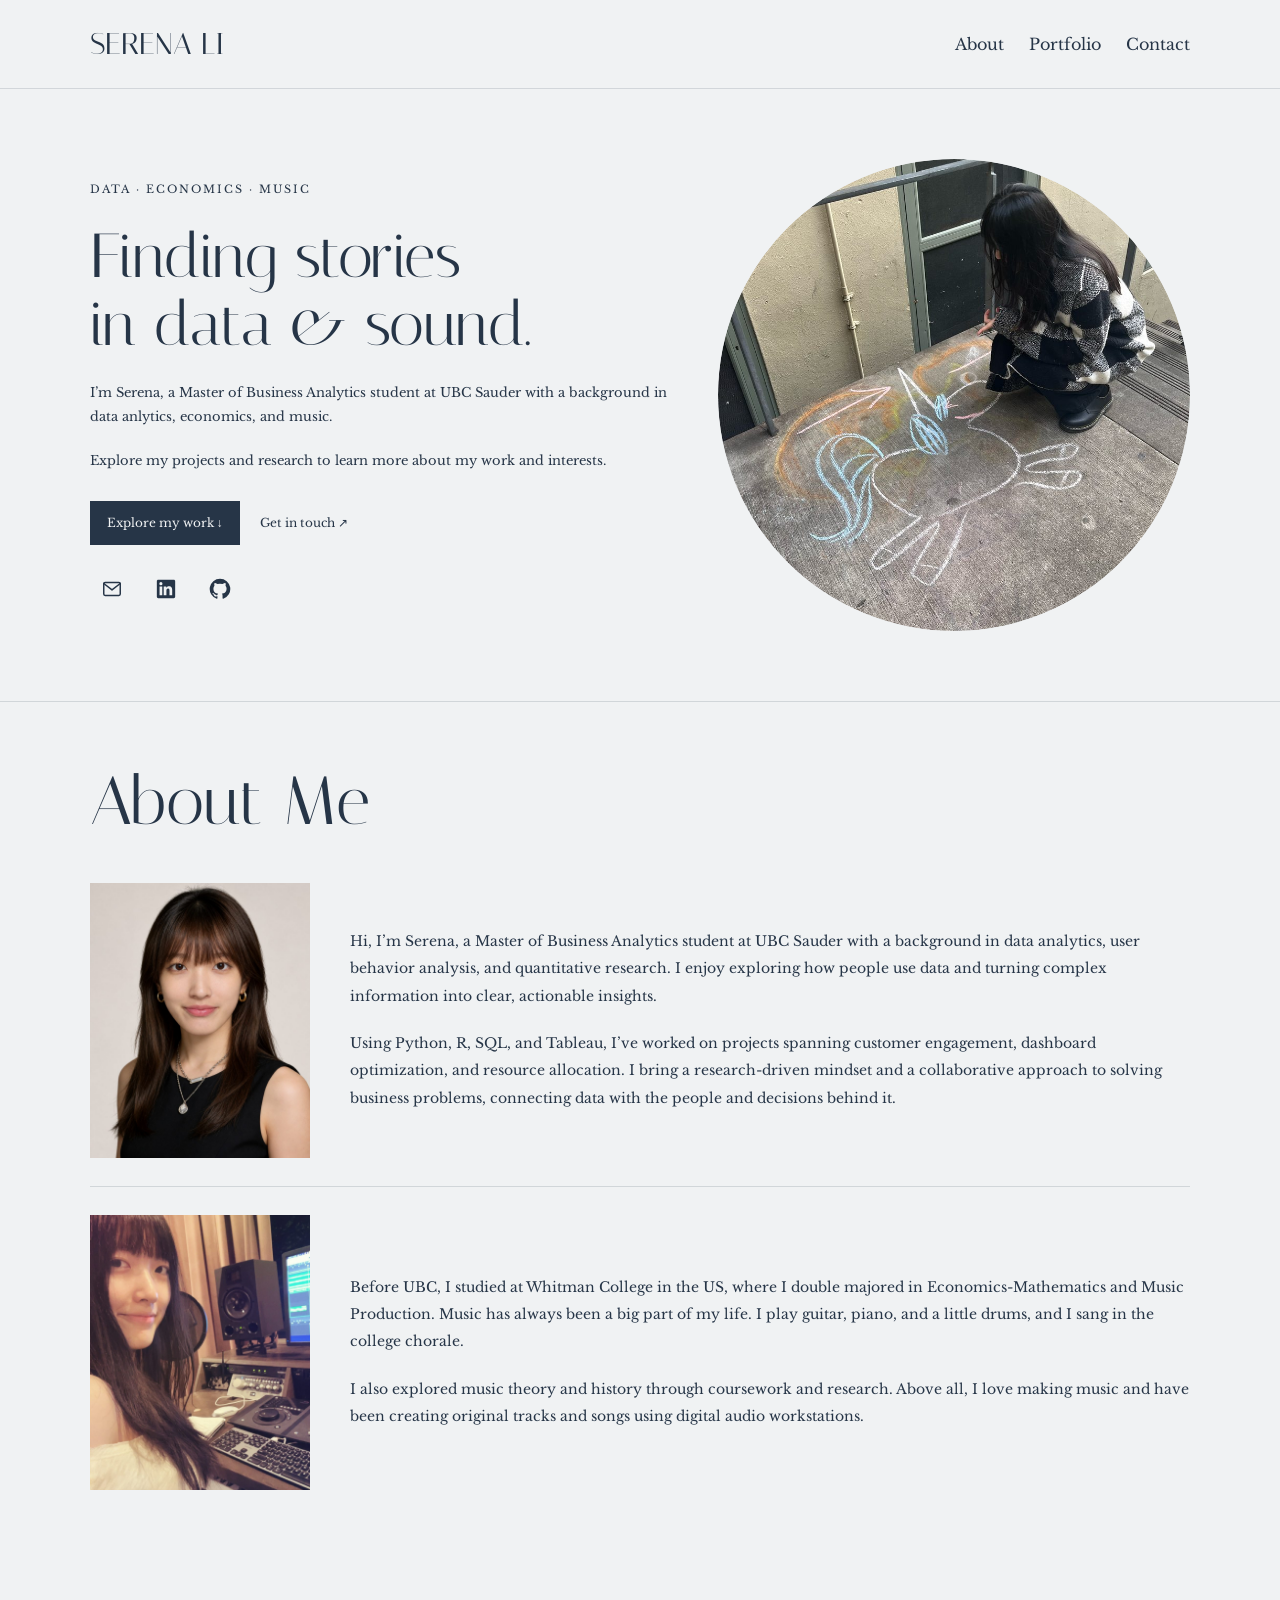
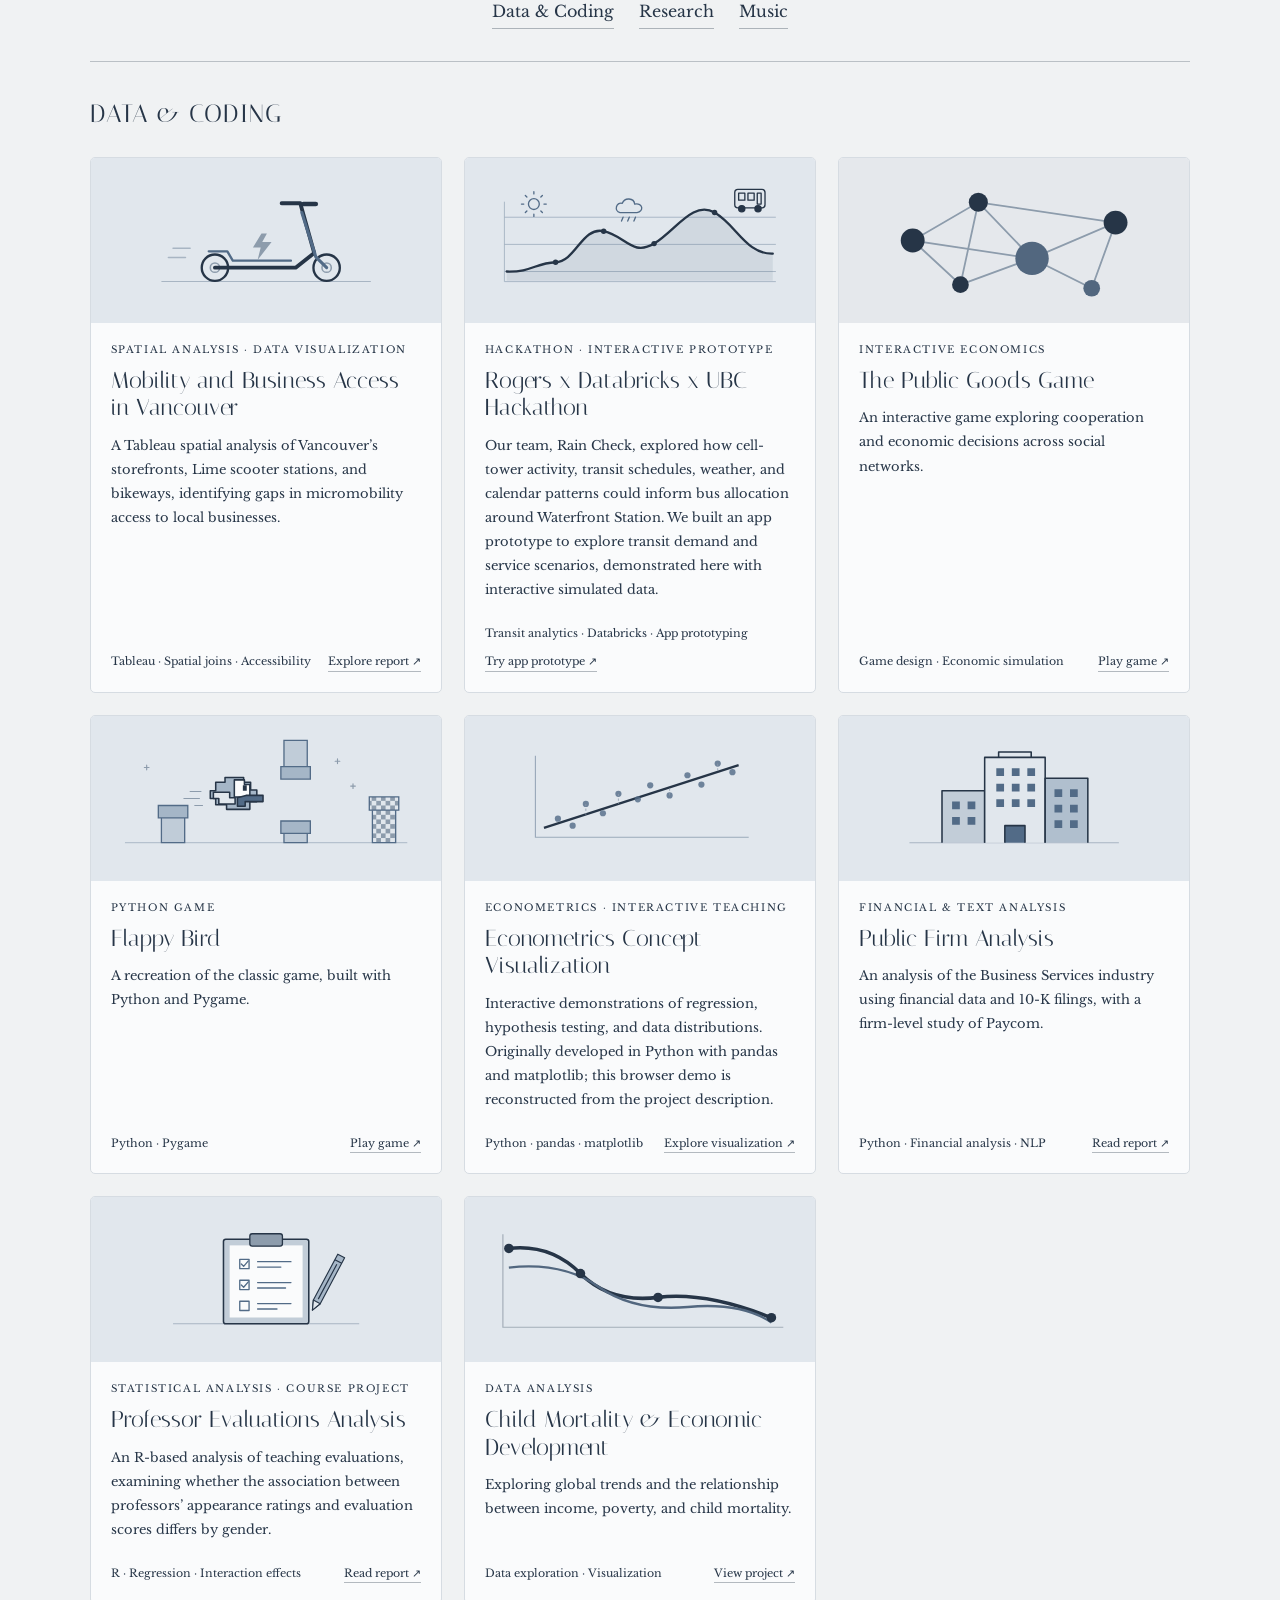
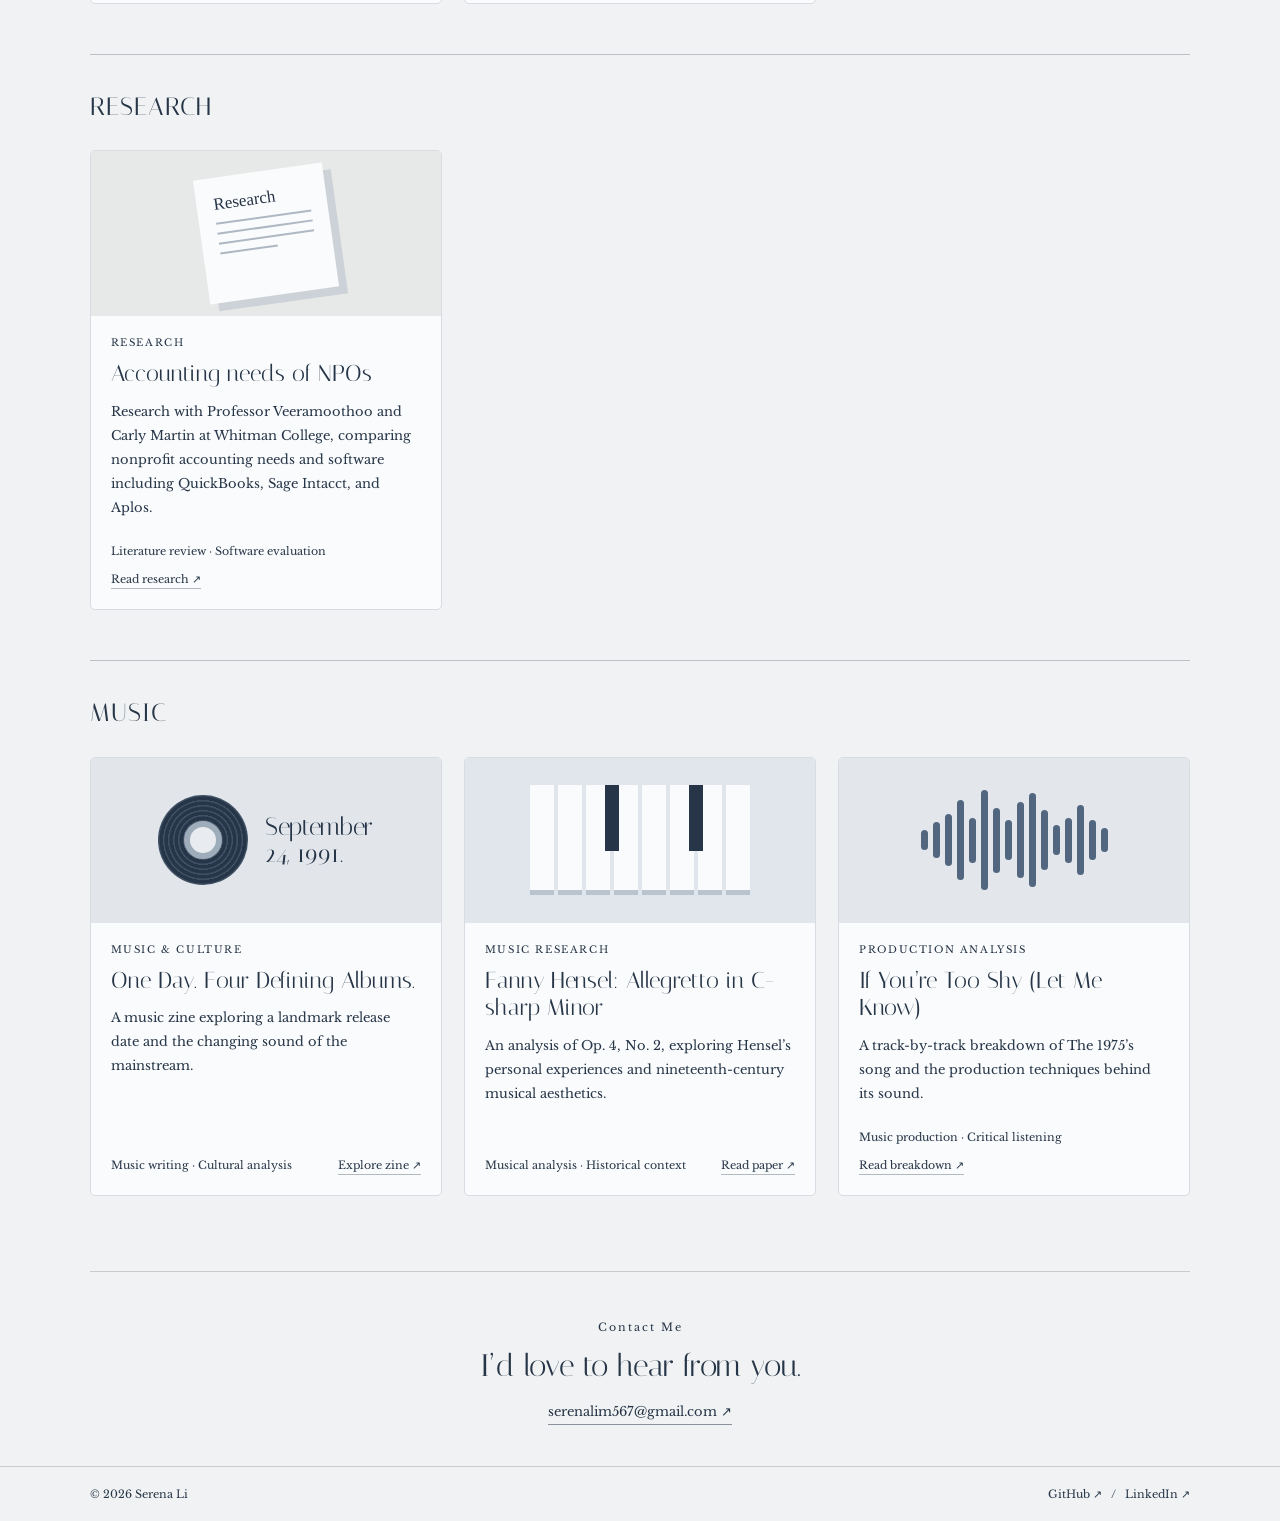
==== index.html @ 896e2b71 "Add files via upload" ====
<!DOCTYPE html>
<html lang="en">
<head>
  <meta charset="UTF-8">
  <meta name="viewport" content="width=device-width, initial-scale=1">
  <title>Serena Li · Data, Economics &amp; Music</title>
  <meta name="description" content="Serena Li’s personal portfolio: projects in data analysis, coding, research, and music.">
  <meta name="theme-color" content="#F0F2F3">
  <link rel="preconnect" href="https://fonts.googleapis.com">
  <link rel="preconnect" href="https://fonts.gstatic.com" crossorigin>
  <link href="https://fonts.googleapis.com/css2?family=Italiana&family=Libre+Baskerville:wght@400;700&family=Source+Sans+3:wght@400;500&display=swap" rel="stylesheet">
  <link rel="stylesheet" href="style.css?v=three-columns-1">
  <script src="script.js" defer></script>
</head>
<body>
  <div id="portfolio" aria-label="Serena Li portfolio design">
    <header>
      <a class="name" href="#dark-home">
        SERENA LI
      </a>
      <nav aria-label="Main navigation">
        <a href="#about-me">About</a>
        <a href="#dark-work">
          Portfolio
        </a>
        <a href="#dark-contact">
          Contact
        </a>
      </nav>
    </header>
    <main>
      <section class="hero" id="dark-home">
        <div class="hero-copy">
          <p class="overline">
            DATA · ECONOMICS · MUSIC
          </p>
          <h1>
            Finding stories
            <br>
            in data &amp; sound.
          </h1>
          <p class="intro">
            I’m Serena, a Master of Business Analytics student at UBC Sauder with a background in data anlytics, economics, and music.
          </p>
          <p class="intro">
            Explore my projects and research to learn more about my work and interests.
          </p>
          <div class="hero-actions">
            <a class="solid-link" href="#dark-work">
              Explore my work ↓
            </a>
            <a href="#dark-contact">
              Get in touch ↗
            </a>
          </div>
                  <!-- Personal contact links -->
          <div class="social-links" aria-label="Find me online">
            <a href="mailto:serenalim567@gmail.com" aria-label="Email Serena" title="Email">
              <svg viewBox="0 0 24 24" fill="none" stroke="currentColor" stroke-width="1.6" stroke-linecap="round" stroke-linejoin="round" aria-hidden="true">
                <rect x="3" y="5" width="18" height="14" rx="1.5"></rect>
                <path d="m3 6 9 7 9-7"></path>
              </svg>
            </a>
            <a href="https://www.linkedin.com/in/mujing-li-7a3a5b397/" target="_blank" rel="noopener noreferrer" aria-label="Serena on LinkedIn" title="LinkedIn">
              <svg viewBox="0 0 24 24" fill="currentColor" aria-hidden="true">
                <path d="M20.45 2H3.55C2.69 2 2 2.68 2 3.52v16.96c0 .84.69 1.52 1.55 1.52h16.9c.86 0 1.55-.68 1.55-1.52V3.52c0-.84-.69-1.52-1.55-1.52ZM7.93 18.75H4.98V9.2h2.95v9.55ZM6.45 7.9a1.71 1.71 0 1 1 0-3.42 1.71 1.71 0 0 1 0 3.42Zm12.3 10.85H15.8V14.1c0-1.11-.02-2.54-1.55-2.54-1.55 0-1.79 1.21-1.79 2.46v4.73H9.51V9.2h2.83v1.3h.04c.39-.74 1.36-1.52 2.79-1.52 2.98 0 3.58 1.96 3.58 4.51v5.26Z"></path>
              </svg>
            </a>
            <a href="https://github.com/serenalimj" target="_blank" rel="noopener noreferrer" aria-label="Serena on GitHub" title="GitHub">
              <svg viewBox="0 0 24 24" fill="currentColor" aria-hidden="true">
                <path d="M12 .75a11.25 11.25 0 0 0-3.56 21.92c.56.1.77-.24.77-.54v-2.1c-3.13.68-3.79-1.33-3.79-1.33-.51-1.3-1.25-1.65-1.25-1.65-1.02-.7.08-.68.08-.68 1.13.08 1.72 1.16 1.72 1.16 1 1.72 2.63 1.22 3.27.93.1-.73.39-1.22.71-1.5-2.5-.28-5.13-1.25-5.13-5.56 0-1.23.44-2.23 1.16-3.02-.12-.28-.5-1.43.11-2.98 0 0 .95-.3 3.09 1.15a10.76 10.76 0 0 1 5.62 0c2.15-1.45 3.09-1.15 3.09-1.15.61 1.55.23 2.7.11 2.98.72.79 1.16 1.79 1.16 3.02 0 4.32-2.63 5.28-5.14 5.56.4.35.76 1.03.76 2.08v3.09c0 .3.2.65.77.54A11.25 11.25 0 0 0 12 .75Z"></path>
              </svg>
            </a>
          </div>
</div>
        <figure class="hero-photo">
          <img src="photo1.jpg?v=4" alt="Serena Li" width="480" height="480">
        </figure>
      </section>
      <section class="about-page" id="about-me" aria-labelledby="about-heading">
      <div class="about-page-heading">
        <h2 id="about-heading">About Me</h2>
      </div>

      <div class="about-story">
        <section class="about-story-row" aria-label="Data and background">
          <figure class="life-frame about-story-photo">
            <div class="photo-placeholder"><span>01</span><p>职业或日常照片</p></div>
            <img src="about-life-1.jpg" alt="Serena’s professional and everyday life" loading="lazy" onerror="this.remove()">
          </figure>
          <div class="about-page-copy">
            <p>Hi, I’m Serena, a Master of Business Analytics student at UBC Sauder with a background in data analytics, user behavior analysis, and quantitative research. I enjoy exploring how people use data and turning complex information into clear, actionable insights.</p>
            <p>Using Python, R, SQL, and Tableau, I’ve worked on projects spanning customer engagement, dashboard optimization, and resource allocation. I bring a research-driven mindset and a collaborative approach to solving business problems, connecting data with the people and decisions behind it.</p>
          
          </div>
        </section>
        <section class="about-story-row" aria-label="Music and creative life">
          <figure class="life-frame about-story-photo">
            <div class="photo-placeholder"><span>02</span><p>录音室或音乐照片</p></div>
            <img src="about-life-2.jpg" alt="Serena’s music and studio life" loading="lazy" onerror="this.remove()">
          </figure>
          <div class="about-page-copy">
            <p>Before UBC, I studied at Whitman College in the US, where I double majored in Economics-Mathematics and Music Production. Music has always been a big part of my life. I play guitar, piano, and a little drums, and I sang in the college chorale.</p>
            <p>I also explored music theory and history through coursework and research. Above all, I love making music and have been creating original tracks and songs using digital audio workstations.</p>
          
          </div>
        </section>
      </div>
    </section>
      <section class="work" id="dark-work">
        <nav class="section-jumps" aria-label="Portfolio sections">
          <a href="#work-data">
            Data &amp; Coding
          </a>
          <a href="#work-research">
            Research
          </a>
          <a href="#work-music">
            Music
          </a>
        </nav>
        <section class="discipline" id="work-data" aria-label="Data">
          <div class="discipline-head">
            <h2>
              DATA &amp; CODING
            </h2>
          </div>
          <div class="work-grid">
                        <!-- Rain Check: interactive hackathon prototype -->
                        <!-- Mobility and Business Access in Vancouver -->
            <article data-category="Data">
              <div class="cover" aria-hidden="true">
                <svg viewBox="0 0 400 150" xmlns="http://www.w3.org/2000/svg">
                  <path d="M65 128H335" stroke="#a8b5c3" stroke-width="1.3"/>
                  <g stroke="#263547" stroke-linecap="round" stroke-linejoin="round" fill="none">
                    <circle cx="134" cy="110" r="17" stroke-width="3"/>
                    <circle cx="278" cy="110" r="17" stroke-width="3"/>
                    <circle cx="134" cy="110" r="6" stroke="#8d9cac" stroke-width="2"/>
                    <circle cx="278" cy="110" r="6" stroke="#8d9cac" stroke-width="2"/>
                    <path d="M134 110h104l24-19-18-64h-24" stroke-width="5"/>
                    <path d="M248 28h16" stroke-width="6"/>
                    <path d="M246 39l18 57 14 14" stroke="#526b87" stroke-width="4"/>
                    <path d="M126 89h24l7 12h75" stroke="#526b87" stroke-width="3"/>
                  </g>
                  <path d="M194 66l-11 18h10l-4 16 18-23h-12l6-11z" fill="#8d9cac"/>
                  <path d="M80 85h22M74 97h22" stroke="#a8b5c3" stroke-width="2" stroke-linecap="round"/>
                </svg>
              </div>
              <div class="cardtext">
                <span class="category">Spatial analysis · Data visualization</span>
                <h3>Mobility and Business Access in Vancouver</h3>
                <p>A Tableau spatial analysis of Vancouver’s storefronts,
                  Lime scooter stations, and bikeways, identifying gaps in
                  micromobility access to local businesses.</p>
                <div class="cardfoot">
                  <span>Tableau · Spatial joins · Accessibility</span>
                  <a href="mobility-vancouver.html" target="_blank" rel="noopener noreferrer">Explore report ↗</a>
                </div>
              </div>
            </article>
<article data-category="Data">
              <div class="cover" aria-hidden="true">
                <!-- Decorative transit-demand illustration; not measured data. -->
                <svg viewBox="0 0 400 150" xmlns="http://www.w3.org/2000/svg">
                  <g fill="none" stroke="#9baabb" stroke-width="1">
                    <path d="M25 45H375M25 80H375M25 115H375"/>
                    <path d="M25 25V128H375"/>
                  </g>
                  <path d="M28 115 C60 116 65 104 91 103 S125 57 153 63 S190 96 218 79 S268 23 296 39 S337 93 371 92 L371 127 H28Z" fill="#526b87" opacity=".12"/>
                  <path d="M28 115 C60 116 65 104 91 103 S125 57 153 63 S190 96 218 79 S268 23 296 39 S337 93 371 92" fill="none" stroke="#263547" stroke-width="3" stroke-linecap="round"/>
                  <g fill="#263547">
                    <circle cx="91" cy="103" r="3.5"/><circle cx="153" cy="63" r="3.5"/><circle cx="218" cy="79" r="3.5"/><circle cx="296" cy="39" r="3.5"/>
                  </g>
                  <g stroke="#526b87" stroke-width="1.7" fill="none" stroke-linecap="round" stroke-linejoin="round">
                    <circle cx="63" cy="28" r="7"/>
                    <path d="M63 15V12M63 44V41M50 28H47M79 28H76M54 19L52 17M74 39L72 37M54 37L52 39M74 17L72 19"/>
                    <path d="M193 28c-1-8-13-9-16-1-8-2-11 10-3 12h22c9-1 8-13-3-11ZM178 45l-2 5M186 45l-2 5M194 45l-2 5"/>
                  </g>
                  <g transform="translate(322 9)" stroke="#263547" stroke-width="1.7" stroke-linecap="round" stroke-linejoin="round">
                    <rect x="0" y="0" width="39" height="24" rx="4" fill="#e1e7ed"/>
                    <path d="M5 5h8v9H5ZM17 5h8v9h-8ZM29 5h5v14h-5Z" fill="none"/>
                    <circle cx="9" cy="25" r="4" fill="#263547"/><circle cx="30" cy="25" r="4" fill="#263547"/>
                  </g>
                </svg>
              </div>
              <div class="cardtext">
                <span class="category">Hackathon · Interactive prototype</span>
                <h3>Rogers x Databricks x UBC Hackathon</h3>
                <p>Our team, Rain Check, explored how cell-tower activity, transit schedules,
                  weather, and calendar patterns could inform bus allocation
                  around Waterfront Station. We built an app prototype to explore
                  transit demand and service scenarios, demonstrated here with
                  interactive simulated data.</p>
                <div class="cardfoot">
                  <span>Transit analytics · Databricks · App prototyping</span>
                  <a href="rain-check.html" target="_blank" rel="noopener noreferrer">Try app prototype ↗</a>
                </div>
              </div>
            </article>
<article data-category="Data">
              <div class="cover network">
                <svg viewBox="0 0 260 100" aria-hidden="true">
                  <g stroke="#8d9cac" stroke-width="1.5">
                    <path d="M45 50L100 18L145 65L215 35L195 90L145 65L85 87L45 50L145 65M100 18L215 35M85 87L100 18" fill="none"/>
                  </g>
                  <g fill="#263547">
                    <circle cx="45" cy="50" r="10"/>
                    <circle cx="100" cy="18" r="8"/>
                    <circle cx="215" cy="35" r="10"/>
                    <circle cx="85" cy="87" r="7"/>
                  </g>
                  <g fill="#52677f">
                    <circle cx="145" cy="65" r="14"/>
                    <circle cx="195" cy="90" r="7"/>
                  </g>
                </svg>
              </div>
              <div class="cardtext">
                <span class="category">
                  Interactive economics
                </span>
                <h3>
                  The Public Goods Game
                </h3>
                <p>
                  An interactive game exploring cooperation and economic decisions across social networks.
                </p>
                <div class="cardfoot">
                  <span>
                    Game design · Economic simulation
                  </span>
                  <a href="public-goods.html" target="_blank" rel="noopener noreferrer">
                    Play game ↗
                  </a>
                </div>
              </div>
            </article>
            <article data-category="Data">
              <div class="cover" aria-hidden="true">
                <!-- Decorative game illustration in the portfolio palette. -->
                <svg viewBox="0 0 400 150" xmlns="http://www.w3.org/2000/svg">
                  <defs>
                    <pattern id="bird-finish-checks" width="12" height="12" patternUnits="userSpaceOnUse">
                      <rect width="12" height="12" fill="#e1e7ed"/>
                      <path d="M0 0h6v6H0zM6 6h6v6H6z" fill="#8d9cac"/>
                    </pattern>
                  </defs>
                  <path d="M18 132H382" stroke="#9baabb" stroke-width="1"/>
                  <g fill="#c0ccd8" stroke="#526b87" stroke-width="1.7">
                    <path d="M65 96h30v36H65z"/><path d="M61 84h38v16H61z" fill="#a5b6c7"/>
                    <path d="M223 0h30v38h-30z"/><path d="M219 34h38v16h-38z" fill="#a5b6c7"/>
                    <path d="M223 116h30v16h-30z"/><path d="M219 104h38v16h-38z" fill="#a5b6c7"/>
                    <path d="M337 86h30v46h-30z" fill="url(#bird-finish-checks)"/>
                    <path d="M333 73h38v17h-38z" fill="url(#bird-finish-checks)"/>
                  </g>
                  <g stroke="#263547" stroke-width="2" stroke-linejoin="round">
                    <path d="M128 65h7V54h12v-6h24v6h9v10h8v15h-9v10h-30v-6h-14v-8h-7z" fill="#a5b6c7"/>
                    <path d="M132 67h21v7h7v8h-21v-7h-7z" fill="#e1e7ed"/>
                    <path d="M159 51h13v6h7v16h-20z" fill="#fafbfc"/>
                    <path d="M174 71h22v8h-23v6h-10V74z" fill="#526b87"/>
                    <path d="M170 58h5v7h-5z" fill="#263547" stroke="none"/>
                  </g>
                  <g stroke="#8d9cac" stroke-width="1.5" fill="none" stroke-linecap="round">
                    <path d="M102 66h14M94 75h20M108 84h10"/>
                    <path d="M292 24v6M289 27h6M312 56v6M309 59h6M46 32v6M43 35h6"/>
                  </g>
                </svg>
              </div>
              <div class="cardtext">
                <span class="category">
                  Python game
                </span>
                <h3>
                  Flappy Bird
                </h3>
                <p>
                  A recreation of the classic game, built with Python and Pygame.
                </p>
                <div class="cardfoot">
                  <span>
                    Python · Pygame
                  </span>
                  <a href="flappy-bird.html" target="_blank" rel="noopener noreferrer">
                    Play game ↗
                  </a>
                </div>
              </div>
            </article>
            <!-- Reconstructed econometrics teaching visualization -->
            <article data-category="Data">
              <div class="cover" aria-hidden="true">
                <svg viewBox="0 0 400 150" xmlns="http://www.w3.org/2000/svg">
                  <path d="M65 20V125H340" fill="none" stroke="#9baabb" stroke-width="1.5"/>
                  <path d="M76 113L327 32" fill="none" stroke="#263547" stroke-width="3"/>
                  <g fill="#526b87" opacity=".8">
                    <circle cx="94" cy="101" r="4"/><circle cx="113" cy="110" r="4"/>
                    <circle cx="130" cy="82" r="4"/><circle cx="152" cy="94" r="4"/>
                    <circle cx="172" cy="69" r="4"/><circle cx="197" cy="76" r="4"/>
                    <circle cx="213" cy="58" r="4"/><circle cx="238" cy="71" r="4"/>
                    <circle cx="261" cy="45" r="4"/><circle cx="279" cy="57" r="4"/>
                    <circle cx="300" cy="30" r="4"/><circle cx="319" cy="41" r="4"/>
                  </g>
                  <g stroke="#8d9cac" stroke-dasharray="3 3">
                    <path d="M130 82v14M172 69v13M238 71V61M300 30v11"/>
                  </g>
                </svg>
              </div>
              <div class="cardtext">
                <span class="category">Econometrics · Interactive teaching</span>
                <h3>Econometrics Concept Visualization</h3>
                <p>Interactive demonstrations of regression, hypothesis testing,
                  and data distributions. Originally developed in Python with
                  pandas and matplotlib; this browser demo is reconstructed
                  from the project description.</p>
                <div class="cardfoot">
                  <span>Python · pandas · matplotlib</span>
                  <a href="econometrics.html" target="_blank" rel="noopener noreferrer">Explore visualization ↗</a>
                </div>
              </div>
            </article>

            <article data-category="Data">
              <div class="cover" aria-hidden="true">
                <svg viewBox="0 0 400 150" xmlns="http://www.w3.org/2000/svg">
                  <path d="M65 132H335" stroke="#a8b5c3" stroke-width="1.3"/>
                  <g stroke="#263547" stroke-width="2" stroke-linejoin="round">
                    <path d="M107 132V65h55v67" fill="#c2cdd8"/>
                    <path d="M162 132V22h78v110" fill="#e1e7ed"/>
                    <path d="M240 132V49h55v83" fill="#b0bfce"/>
                    <path d="M188 132v-22h26v22" fill="#526b87"/>
                    <path d="M180 22v-7h42v7" fill="none"/>
                  </g>
                  <g fill="#526b87">
                    <path d="M177 36h10v10h-10zM197 36h10v10h-10zM217 36h10v10h-10zM177 56h10v10h-10zM197 56h10v10h-10zM217 56h10v10h-10zM177 76h10v10h-10zM197 76h10v10h-10zM217 76h10v10h-10z"/>
                    <path d="M120 79h10v10h-10zM140 79h10v10h-10zM120 99h10v10h-10zM140 99h10v10h-10zM252 63h10v10h-10zM272 63h10v10h-10zM252 83h10v10h-10zM272 83h10v10h-10zM252 103h10v10h-10zM272 103h10v10h-10z"/>
                  </g>
                </svg>
              </div>
              <div class="cardtext">
                <span class="category">Financial &amp; text analysis</span>
                <h3>Public Firm Analysis</h3>
                <p>
                  An analysis of the Business Services industry using financial
                  data and 10-K filings, with a firm-level study of Paycom.
                </p>
                <div class="cardfoot">
                  <span>Python · Financial analysis · NLP</span>
                  <a
                    href="BAIT508_Public_Firm_Analysis_Report_Final.pdf"
                    target="_blank"
                    rel="noopener noreferrer"
                  >
                    Read report ↗
                  </a>
                </div>
              </div>
            </article>
            <!-- Professor Evaluations Analysis -->
            <article data-category="Data">
              <div class="cover" aria-hidden="true">
                <svg viewBox="0 0 400 150" xmlns="http://www.w3.org/2000/svg">
                  <path d="M80 132H320" stroke="#a8b5c3" stroke-width="1.3"/>
                  <rect x="145" y="23" width="110" height="109" rx="3" fill="#c2cdd8" stroke="#263547" stroke-width="2"/>
                  <rect x="153" y="31" width="94" height="93" fill="#fafbfc"/>
                  <rect x="179" y="16" width="42" height="16" rx="3" fill="#8d9cac" stroke="#263547" stroke-width="1.7"/>
                  <g stroke="#526b87" stroke-width="1.7" fill="none" stroke-linecap="round" stroke-linejoin="round">
                    <rect x="166" y="49" width="12" height="12"/>
                    <path d="m168 55 3 3 6-7M189 52h43M189 59h30"/>
                    <rect x="166" y="76" width="12" height="12"/>
                    <path d="m168 82 3 3 6-7M189 79h43M189 86h36"/>
                    <rect x="166" y="103" width="12" height="12"/>
                    <path d="M189 106h43M189 113h25"/>
                  </g>
                  <g transform="rotate(28 278 80)" stroke="#263547" stroke-width="1.5" stroke-linejoin="round">
                    <path d="M273 40h10v67l-5 12-5-12z" fill="#a5b6c7"/>
                    <path d="M273 48h10M278 52v51" fill="none"/>
                    <path d="m273 107 5 12 5-12z" fill="#e1e7ed"/>
                  </g>
                </svg>
              </div>
              <div class="cardtext">
                <span class="category">Statistical analysis · Course project</span>
                <h3>Professor Evaluations Analysis</h3>
                <p>An R-based analysis of teaching evaluations, examining whether
                  the association between professors’ appearance ratings and
                  evaluation scores differs by gender.</p>
                <div class="cardfoot">
                  <span>R · Regression · Interaction effects</span>
                  <a href="Project.pdf" target="_blank" rel="noopener noreferrer">Read report ↗</a>
                </div>
              </div>
            </article>

            <!-- Public Firm Analysis: original report -->
            <article data-category="Data">
              <div class="cover">
                <svg viewBox="0 0 260 100" aria-hidden="true">
                  <path d="M15 12V90H250" stroke="#a4aeb9" fill="none"/>
                  <path d="M20 24Q55 20 80 45T145 65T240 82" fill="none" stroke="#263547" stroke-width="3"/>
                  <path d="M20 40Q65 35 95 56T170 73T240 86" fill="none" stroke="#52677f" stroke-width="2"/>
                  <g fill="#263547">
                    <circle cx="20" cy="24" r="4"/>
                    <circle cx="80" cy="45" r="4"/>
                    <circle cx="145" cy="65" r="4"/>
                    <circle cx="240" cy="82" r="4"/>
                  </g>
                </svg>
              </div>
              <div class="cardtext">
                <span class="category">
                  Data analysis
                </span>
                <h3>
                  Child Mortality &amp; Economic Development
                </h3>
                <p>
                  Exploring global trends and the relationship between income, poverty, and child mortality.
                </p>
                <div class="cardfoot">
                  <span>
                    Data exploration · Visualization
                  </span>
                  <a href="https://serenalimj.github.io/child_mortality/" target="_blank" rel="noopener noreferrer">
                    View project ↗
                  </a>
                </div>
              </div>
            </article>

          </div>
        </section>
        <section class="discipline" id="work-research" aria-label="Research">
          <div class="discipline-head">
            <h2>
              RESEARCH
            </h2>
          </div>
          <div class="work-grid">
            <article data-category="Research">
              <div class="cover research">
                <div class="sheet">
                  Research
                  <span>
                  </span>
                  <span>
                  </span>
                  <span>
                  </span>
                  <span style="width:60%">
                  </span>
                </div>
              </div>
              <div class="cardtext">
                <span class="category">
                  Research
                </span>
                <h3>
                  Accounting needs of NPOs
                </h3>
                <p>
                  Research with Professor Veeramoothoo and Carly Martin at Whitman College, comparing nonprofit accounting needs and software including QuickBooks, Sage Intacct, and Aplos.
                </p>
                <div class="cardfoot">
                  <span>
                    Literature review · Software evaluation
                  </span>
                  <a href="https://serenalimj.github.io/portfolio/Combined_Abshire_Lit_Review%20(1).pdf" target="_blank" rel="noopener noreferrer">
                    Read research ↗
                  </a>
                </div>
              </div>
            </article>
          </div>
        </section>
        <section class="discipline" id="work-music" aria-label="Music">
          <div class="discipline-head">
            <h2>
              MUSIC
            </h2>
          </div>
          <div class="work-grid">
            <article data-category="Music">
              <div class="cover music">
                <div class="record">
                </div>
                <div class="musiclabel">
                  September
                  <br>
                  24, 1991.
                </div>
              </div>
              <div class="cardtext">
                <span class="category">
                  Music &amp; culture
                </span>
                <h3>
                  One Day. Four Defining Albums.
                </h3>
                <p>
                  A music zine exploring a landmark release date and the changing sound of the mainstream.
                </p>
                <div class="cardfoot">
                  <span>
                    Music writing · Cultural analysis
                  </span>
                  <a href="https://serenalimj.github.io/portfolio/Serena-Sep%2024,%201991.pdf" target="_blank" rel="noopener noreferrer">
                    Explore zine ↗
                  </a>
                </div>
              </div>
            </article>
            <article data-category="Music">
              <div class="cover piano" aria-hidden="true">
                <span class="key">
                </span>
                <span class="key">
                </span>
                <span class="key">
                </span>
                <span class="key">
                </span>
                <span class="key">
                </span>
                <span class="key">
                </span>
                <span class="key">
                </span>
                <span class="key">
                </span>
              </div>
              <div class="cardtext">
                <span class="category">
                  Music research
                </span>
                <h3>
                  Fanny Hensel: Allegretto in C-sharp Minor
                </h3>
                <p>
                  An analysis of Op. 4, No. 2, exploring Hensel’s personal experiences and nineteenth-century musical aesthetics.
                </p>
                <div class="cardfoot">
                  <span>
                    Musical analysis · Historical context
                  </span>
                  <a href="https://serenalimj.github.io/portfolio/Research%20paper-Serena.pdf" target="_blank" rel="noopener noreferrer">
                    Read paper ↗
                  </a>
                </div>
              </div>
            </article>
            <article data-category="Music">
              <div class="cover wave" aria-hidden="true">
                <span style="height:20px">
                </span>
                <span style="height:36px">
                </span>
                <span style="height:52px">
                </span>
                <span style="height:80px">
                </span>
                <span style="height:45px">
                </span>
                <span style="height:100px">
                </span>
                <span style="height:65px">
                </span>
                <span style="height:40px">
                </span>
                <span style="height:76px">
                </span>
                <span style="height:94px">
                </span>
                <span style="height:60px">
                </span>
                <span style="height:30px">
                </span>
                <span style="height:45px">
                </span>
                <span style="height:70px">
                </span>
                <span style="height:40px">
                </span>
                <span style="height:24px">
                </span>
              </div>
              <div class="cardtext">
                <span class="category">
                  Production analysis
                </span>
                <h3>
                  If You’re Too Shy (Let Me Know)
                </h3>
                <p>
                  A track-by-track breakdown of The 1975’s song and the production techniques behind its sound.
                </p>
                <div class="cardfoot">
                  <span>
                    Music production · Critical listening
                  </span>
                  <a href="https://serenalimj.github.io/portfolio/If%20You%27re%20Too%20Shy-Production%20Breakdown.pdf" target="_blank" rel="noopener noreferrer">
                    Read breakdown ↗
                  </a>
                </div>
              </div>
            </article>
          </div>
        </section>
      </section>
    </main>
    <section class="contact" id="dark-contact">
      <span class="sectionlabel">
        Contact Me
      </span>
      <h2>
        I’d love to hear from you.
      </h2>
      <a href="mailto:serenalim567@gmail.com">
        serenalim567@gmail.com ↗
      </a>
    </section>
    <footer>
      <span>
        ©
        <span id="year">
          2026
        </span>
        Serena Li
      </span>
      <span>
        <a href="https://github.com/serenalimj" target="_blank" rel="noopener noreferrer">
          GitHub ↗
        </a>
        &nbsp; / &nbsp;
        <a href="https://www.linkedin.com/in/mujing-li-7a3a5b397/" target="_blank" rel="noopener noreferrer">
          LinkedIn ↗
        </a>
      </span>
    </footer>
  </div>
</body>
</html>
---- style.css ----
#portfolio {
  --page:#F0F2F3;
  --type:#263547;
  background:var(--page);
  color:var(--type);
  font:400 15px/1.65 'Source Sans 3',Arial,sans-serif
}

#portfolio * {
  box-sizing:border-box
}

#portfolio a {
  color:inherit;
  text-decoration:none
}

#portfolio header {
  padding:37px 7% 0;
  text-align:center
}

#portfolio .name {
  font:400 36px/1.2 Italiana,Georgia,serif;
  letter-spacing:3px
}

#portfolio nav {
  display:flex;
  justify-content:center;
  gap:30px;
  margin-top:24px;
  flex-wrap:wrap
}

#portfolio nav a {
  font:400 16px/1.5 Georgia,serif;
  padding:5px 0;
  border-bottom:1px solid transparent
}

#portfolio nav a:hover {
  border-color:currentColor
}

#portfolio .hero {
  text-align:center;
  padding:106px 6% 70px
}

#portfolio .overline {
  font-size:11px;
  letter-spacing:3px;
  margin:0 0 26px
}

#portfolio h1 {
  font:400 clamp(36px,6.6vw,68px)/1.16 Italiana,Georgia,serif;
  letter-spacing:.5px;
  margin:0
}

#portfolio .intro {
  max-width:400px;
  margin:26px auto 30px;
  font-size:14px
}

#portfolio .outline {
  display:inline-block;
  border:1px solid color-mix(in srgb,var(--type) 50%,transparent);
  padding:12px 27px;
  font-size:11px;
  letter-spacing:1.5px
}

#portfolio .outline:hover {
  background:var(--type);
  color:var(--page)
}

#portfolio .scroll {
  display:block;
  margin-top:46px;
  font-size:20px
}

#portfolio .about {
  margin:0 7%;
  padding:42px 0;
  border-top:1px solid color-mix(in srgb,var(--type) 20%,transparent);
  display:grid;
  grid-template-columns:1fr 1.6fr;
  gap:35px
}

#portfolio h2 {
  font:400 31px/1.2 Italiana,Georgia,serif;
  margin:8px 0 15px
}

#portfolio .about p {
  margin:0;
  font-size:14px;
  max-width:420px
}

#portfolio .sectionlabel {
  font-size:10px;
  letter-spacing:2px
}

#portfolio .work {
  padding:35px 7% 50px
}

#portfolio .workhead {
  display:flex;
  justify-content:space-between;
  align-items:center;
  gap:16px;
  flex-wrap:wrap
}

#portfolio .workhead h2 {
  margin:0
}

#portfolio .workhead span {
  font-size:11px
}

#portfolio .projects {
  margin-top:24px;
  border-top:1px solid color-mix(in srgb,var(--type) 20%,transparent)
}

#portfolio .project {
  display:grid;
  grid-template-columns:32px 1fr auto;
  gap:15px;
  align-items:center;
  border-bottom:1px solid color-mix(in srgb,var(--type) 20%,transparent);
  padding:22px 0
}

#portfolio .number {
  font-size:11px
}

#portfolio h3 {
  font:400 22px/1.3 Italiana,Georgia,serif;
  margin:0 0 5px
}

#portfolio .tag {
  font-size:10px;
  letter-spacing:1.4px;
  text-transform:uppercase
}

#portfolio .arrow {
  font-size:23px
}

#portfolio .contact {
  border-top:1px solid color-mix(in srgb,var(--type) 20%,transparent);
  margin:0 7%;
  padding:42px 0;
  text-align:center
}

#portfolio .contact a {
  font-size:13px;
  border-bottom:1px solid color-mix(in srgb,var(--type) 50%,transparent);
  padding-bottom:4px;
  overflow-wrap:anywhere
}

#portfolio footer {
  padding:18px 7%;
  border-top:1px solid color-mix(in srgb,var(--type) 20%,transparent);
  display:flex;
  justify-content:space-between;
  font-size:10px;
  gap:16px;
  flex-wrap:wrap
}

@media(max-width:480px) {
  #portfolio .hero {
  padding-top:75px
}

#portfolio nav {
  gap:20px
}

#portfolio .about {
  grid-template-columns:1fr;
  gap:10px
}

#portfolio .project {
  gap:8px;
  grid-template-columns:24px 1fr 20px
}

#portfolio h3 {
  font-size:20px
}

#portfolio .name {
  font-size:30px
}


}

#portfolio .hero {
  padding-top:85px;
  padding-bottom:55px
}

#portfolio .intro {
  max-width:480px
}

#portfolio .journal-link {
  display:inline-block;
  font:15px Georgia,serif;
  border-bottom:1px solid currentColor;
  padding:4px 0
}

#portfolio .about {
  grid-template-columns:200px 1fr;
  gap:45px;
  align-items:center;
  padding:50px 0
}

#portfolio .portrait-note {
  margin:0
}

#portfolio .portrait-note img {
  display:block;
  width:100%;
  height:auto;
  border-radius:95px 95px 2px 2px
}

#portfolio figcaption {
  font:11px Georgia,serif;
  margin-top:10px;
  text-align:center
}

#portfolio .about-copy p {
  margin:0 0 15px
}

#portfolio .about-copy h2 {
  font-size:34px;
  margin-bottom:20px
}

#portfolio .personal-note {
  font-style:italic
}

#portfolio .tag,#portfolio .sectionlabel,#portfolio footer {
  font-size:11px
}

@media(max-width:520px) {
  #portfolio .about {
  grid-template-columns:1fr;
  gap:30px
}

#portfolio .portrait-note {
  max-width:200px;
  margin:0 auto
}

#portfolio .hero {
  padding-top:66px
}

#portfolio .intro br {
  display:none
}


}

#portfolio .work {
  padding:0 7% 25px
}

#portfolio .discipline {
  border-top:1px solid #26354744;
  padding:36px 0 50px
}

#portfolio .discipline-head {
  display:grid;
  grid-template-columns:1fr 1.6fr;
  gap:28px;
  margin-bottom:28px;
  align-items:start
}

#portfolio .discipline-head h2 {
  font:400 25px/1.25 Italiana,Georgia,serif;
  margin:0;
  letter-spacing:1px
}

#portfolio .discipline-head p {
  font:400 20px/1.45 Italiana,Georgia,serif;
  margin:0;
  max-width:360px
}

#portfolio .work-grid {
  display:grid;
  grid-template-columns:repeat(2,minmax(0,1fr));
  gap:22px
}

#portfolio article {
  background:#fafbfc;
  border:1px solid #d6dce2;
  border-radius:5px;
  overflow:hidden;
  display:flex;
  flex-direction:column;
  min-width:0
}

#portfolio .cover {
  height:165px;
  background:#e1e7ed;
  display:flex;
  align-items:center;
  justify-content:center;
  overflow:hidden;
  padding:20px
}

#portfolio .cover svg {
  width:100%;
  height:100%
}

#portfolio .cardtext {
  padding:20px;
  display:flex;
  flex-direction:column;
  flex:1
}

#portfolio .category {
  font:400 10px/1.4 'Source Sans 3',sans-serif;
  letter-spacing:1.6px;
  text-transform:uppercase
}

#portfolio .cardtext h3 {
  font:400 23px/1.2 Italiana,Georgia,serif;
  margin:10px 0 12px
}

#portfolio .cardtext p {
  font:400 13px/1.7 'Source Sans 3',sans-serif;
  margin:0 0 22px
}

#portfolio .cardfoot {
  display:flex;
  flex-wrap:wrap;
  justify-content:space-between;
  gap:10px;
  font-size:11px;
  margin-top:auto
}

#portfolio .cardfoot a {
  border-bottom:1px solid #26354755
}

#portfolio .network {
  background:#e5e8ec
}

#portfolio .research {
  background:#e7e9e8
}

#portfolio .sheet {
  background:#fafbfc;
  width:130px;
  height:125px;
  padding:17px;
  transform:rotate(-8deg);
  box-shadow:8px 8px 0 #ccd2d7;
  font:17px Georgia,serif
}

#portfolio .sheet span {
  display:block;
  height:2px;
  background:#aeb8c3;
  margin-top:8px
}

#portfolio .music {
  background:#e2e6eb;
  gap:17px
}

#portfolio .record {
  width:90px;
  height:90px;
  border-radius:50%;
  flex-shrink:0;
  background:repeating-radial-gradient(#263547 0 3px,#3f5064 4px 5px);
  display:grid;
  place-items:center
}

#portfolio .record:after {
  content:'';
  width:26px;
  height:26px;
  border:6px solid #9facba;
  background:#e8ecf0;
  border-radius:50%
}

#portfolio .musiclabel {
  font:25px/1.1 Italiana,Georgia,serif
}

#portfolio .game {
  font:32px Italiana,Georgia,serif;
  background:#e5e9ed
}

#portfolio .piano {
  gap:4px;
  background:#e1e6ec
}

#portfolio .key {
  height:110px;
  width:24px;
  background:#fafbfc;
  border-bottom:5px solid #b9c4ce;
  position:relative
}

#portfolio .key:nth-child(3n):after {
  content:'';
  position:absolute;
  right:-9px;
  top:0;
  width:14px;
  height:66px;
  background:#263547;
  z-index:1
}

#portfolio .wave {
  gap:5px;
  background:#e3e7ec
}

#portfolio .wave span {
  width:7px;
  border-radius:4px;
  background:#52677f
}

#portfolio .section-jumps {
  display:flex;
  justify-content:center;
  gap:25px;
  flex-wrap:wrap;
  padding:0 7% 32px;
  font-size:12px
}

#portfolio .section-jumps a {
  border-bottom:1px solid #26354755
}

@media(max-width:520px) {
  #portfolio .discipline-head {
  grid-template-columns:1fr;
  gap:12px
}

#portfolio .work-grid {
  grid-template-columns:1fr
}

#portfolio .section-jumps {
  gap:18px
}


}

#portfolio header {
  display:flex;
  justify-content:space-between;
  align-items:center;
  gap:25px;
  padding:26px 7%;
  border-bottom:1px solid #26354725;
  text-align:left;
  flex-wrap:wrap
}

#portfolio header nav {
  margin:0;
  gap:25px
}

#portfolio .name {
  font-size:30px;
  letter-spacing:0
}

#portfolio .hero {
  display:grid;
  grid-template-columns:1.25fr 1fr;
  gap:38px;
  align-items:center;
  text-align:left;
  padding:70px 7%
}

#portfolio .hero h1 {
  font:400 clamp(36px,5.5vw,62px)/1.1 Italiana,Georgia,serif;
  letter-spacing:-.5px;
  margin:0 0 23px
}

#portfolio .hero .overline {
  font-size:11px;
  letter-spacing:2px;
  margin-bottom:22px
}

#portfolio .hero .intro {
  font-size:13px;
  line-height:1.8;
  margin:0 0 20px;
  max-width:none
}

#portfolio .hero-photo {
  margin:0;
  aspect-ratio:1;
  overflow:hidden
}

#portfolio .hero-photo img {
  display:block;
  width:100%;
  height:100%;
  object-fit:cover;
  object-position:center 28%;
  border-radius:0
}

#portfolio .hero-actions {
  display:flex;
  align-items:center;
  flex-wrap:wrap;
  gap:20px;
  font-size:12px;
  margin-top:28px
}

#portfolio .solid-link {
  background:#263547;
  color:#f0f2f3;
  padding:12px 17px
}

@media(max-width:540px) {
  #portfolio .hero {
  grid-template-columns:1fr;
  padding:42px 7%;
  gap:30px
}

#portfolio .hero-photo {
  max-width:360px;
  width:100%;
  margin:auto
}

#portfolio .name {
  font-size:27px
}

#portfolio header nav {
  gap:18px
}

#portfolio header nav a {
  font-size:14px
}


}


/* Page defaults and keyboard accessibility */
html { scroll-behavior: smooth; }
body { margin: 0; background: #f0f2f3; }
#portfolio { max-width: 1440px; margin: 0 auto; }
#portfolio a:focus-visible { outline: 2px solid currentColor; outline-offset: 5px; }
@media (prefers-reduced-motion: reduce) {
  html { scroll-behavior: auto; }
}

/* Serif typography for body copy, navigation, labels and links. */
#portfolio {
  font-family: "Libre Baskerville", Georgia, serif;
}

#portfolio p,
#portfolio .hero .intro,
#portfolio .cardtext p,
#portfolio nav a,
#portfolio .overline,
#portfolio .sectionlabel,
#portfolio .sectionnote,
#portfolio .category,
#portfolio .tag,
#portfolio .number,
#portfolio .cardfoot,
#portfolio .hero-actions,
#portfolio .journal-link,
#portfolio .outline,
#portfolio .section-jumps,
#portfolio .contact a,
#portfolio footer,
#portfolio figcaption,
#portfolio button {
  font-family: "Libre Baskerville", Georgia, serif;
  font-weight: 400;
}

#portfolio p,
#portfolio .hero .intro,
#portfolio .cardtext p {
  line-height: 1.85;
}

/* Home page social links */
#portfolio .social-links {
  display: flex;
  align-items: center;
  gap: 10px;
  margin-top: 22px;
}

#portfolio .social-links a {
  display: inline-flex;
  align-items: center;
  justify-content: center;
  width: 44px;
  height: 44px;
  color: #263547;
  border-radius: 50%;
}

#portfolio .social-links svg {
  display: block;
  width: 22px;
  height: 22px;
}

#portfolio .social-links a:hover {
  background: #e0e5eb;
}


/* 圆形照片，优先显示人物和地面涂鸦 */
#portfolio .hero-photo {
  aspect-ratio: 1 / 1;
  border-radius: 50%;
  overflow: hidden;
}

#portfolio .hero-photo img {
  width: 100%;
  height: 100%;
  object-fit: cover;
  object-position: center bottom;
  border-radius: 50%;
}

/* About page: one large photo above two smaller photos. */
#portfolio nav a[aria-current="page"] {
  border-bottom-color: currentColor;
}

#portfolio .about-page {
  padding: 60px 7% 80px;
}

#portfolio .about-page-heading {
  margin-bottom: 42px;
}

#portfolio .about-page-heading .overline {
  margin: 0 0 16px;
}

#portfolio .about-page-heading h1 {
  font: 400 clamp(42px, 6vw, 68px) / 1.15 Italiana, Georgia, serif;
  margin: 0;
}

#portfolio .about-page-layout {
  display: grid;
  grid-template-columns: minmax(0, 0.85fr) minmax(0, 1.3fr);
  align-items: start;
  gap: 54px;
}

#portfolio .life-photos {
  display: grid;
  gap: 16px;
}

#portfolio .life-pair {
  display: grid;
  grid-template-columns: repeat(2, minmax(0, 1fr));
  gap: 16px;
}

#portfolio .life-frame {
  position: relative;
  margin: 0;
  aspect-ratio: 1;
  overflow: hidden;
  background: #e2e7ec;
}

#portfolio .life-main {
  aspect-ratio: 4 / 5;
}

#portfolio .life-frame img {
  position: absolute;
  inset: 0;
  width: 100%;
  height: 100%;
  object-fit: cover;
}

#portfolio .photo-placeholder {
  position: absolute;
  inset: 0;
  display: flex;
  flex-direction: column;
  align-items: center;
  justify-content: center;
  padding: 16px;
  text-align: center;
}

#portfolio .photo-placeholder span {
  font: 400 32px / 1.2 Italiana, Georgia, serif;
}

#portfolio .photo-placeholder p {
  font-size: 11px;
  margin: 12px 0 0;
}

#portfolio .about-page-copy section + section {
  margin-top: 36px;
  padding-top: 30px;
  border-top: 1px solid #26354726;
}

#portfolio .about-page-copy h2 {
  font: 400 29px / 1.25 Italiana, Georgia, serif;
  margin: 0 0 20px;
}

#portfolio .about-page-copy p {
  font-size: 14px;
  line-height: 1.95;
  margin: 0 0 20px;
}

#portfolio .about-back-link {
  display: inline-block;
  font-size: 13px;
  margin-top: 12px;
  padding-bottom: 4px;
  border-bottom: 1px solid currentColor;
}

@media (max-width: 680px) {
  #portfolio .about-page {
    padding-top: 38px;
  }

  #portfolio .about-page-layout {
    grid-template-columns: 1fr;
    gap: 36px;
  }

  #portfolio .life-photos {
    max-width: 440px;
    width: 100%;
    margin: 0 auto;
  }
}

/* About: two smaller photographs aligned with their own text sections. */
#portfolio .about-story-row {
  display: grid;
  grid-template-columns: minmax(0, 0.65fr) minmax(0, 1.5fr);
  align-items: start;
  gap: 48px;
}

#portfolio .about-story-photo {
  width: 100%;
  max-width: 280px;
  aspect-ratio: 4 / 5;
}

#portfolio .about-story-row + .about-story-row {
  margin-top: 36px;
  padding-top: 36px;
  border-top: 1px solid #26354726;
}

@media (max-width: 600px) {
  #portfolio .about-story-row {
    grid-template-columns: 1fr;
    gap: 24px;
  }

  #portfolio .about-story-photo {
    max-width: 240px;
  }
}

/* About Me is part of the main scrolling page. */
#portfolio .about-page-heading h2 {
  font: 400 clamp(42px, 6vw, 68px) / 1.15 Italiana, Georgia, serif;
  margin: 0;
}

#portfolio #about-me {
  border-top: 1px solid #26354726;
}

/* Compact About rows with vertically centered copy. */
#portfolio .about-story-row {
  grid-template-columns: minmax(0, 220px) minmax(0, 1fr);
  align-items: center;
  gap: 40px;
}

#portfolio .about-story-photo {
  max-width: 220px;
  aspect-ratio: 4 / 5;
}

#portfolio .about-story-row .about-page-copy p:last-child {
  margin-bottom: 0;
}

#portfolio .about-story-row + .about-story-row {
  margin-top: 28px;
  padding-top: 28px;
}

@media (max-width: 600px) {
  #portfolio .about-story-row {
    grid-template-columns: 1fr;
    gap: 22px;
  }

  #portfolio .about-story-photo {
    max-width: 200px;
    justify-self: center;
  }
}

/* Desktop: three project cards per row. Existing tablet/mobile layouts remain. */
@media (min-width: 1024px) {
  #portfolio .work-grid {
    grid-template-columns: repeat(3, minmax(0, 1fr));
  }

  #portfolio .work-grid .cardtext {
    min-width: 0;
  }

  #portfolio .work-grid .cardtext h3,
  #portfolio .work-grid .cardtext p,
  #portfolio .work-grid .cardfoot {
    overflow-wrap: break-word;
  }
}
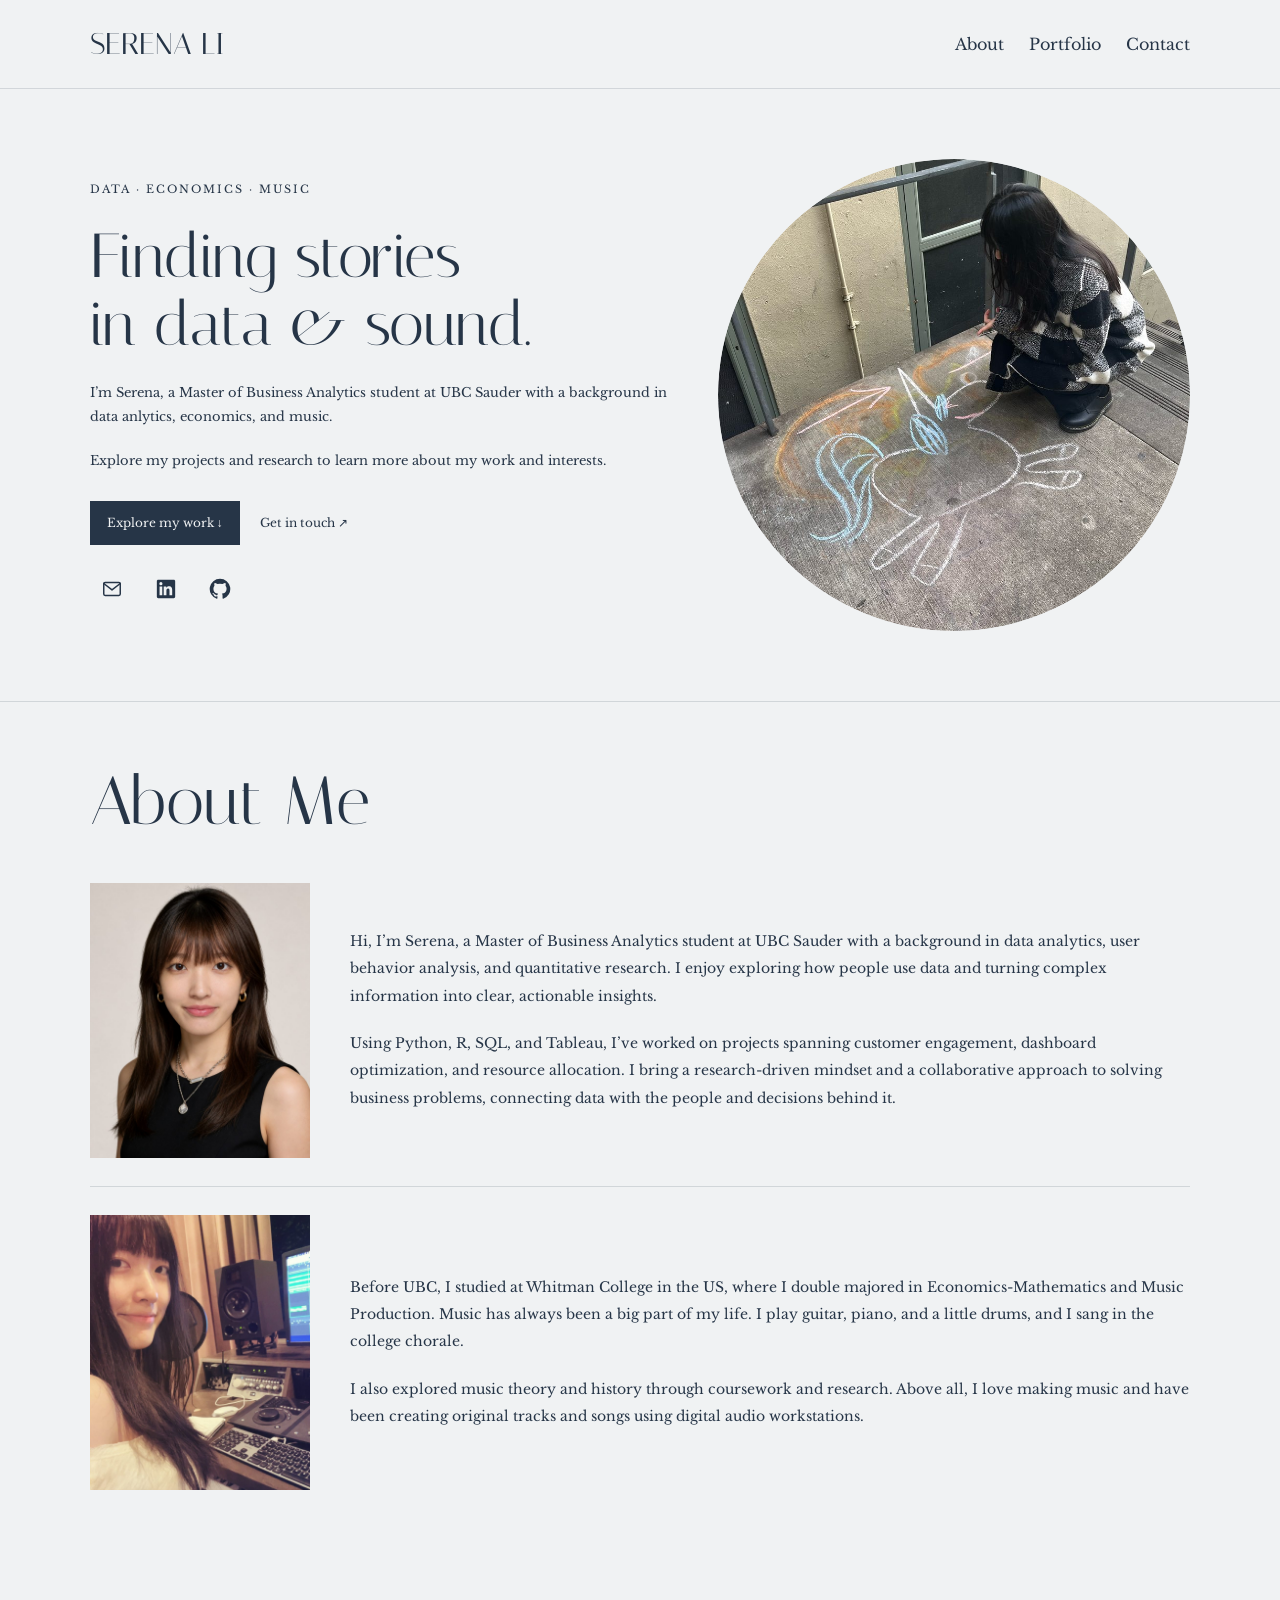
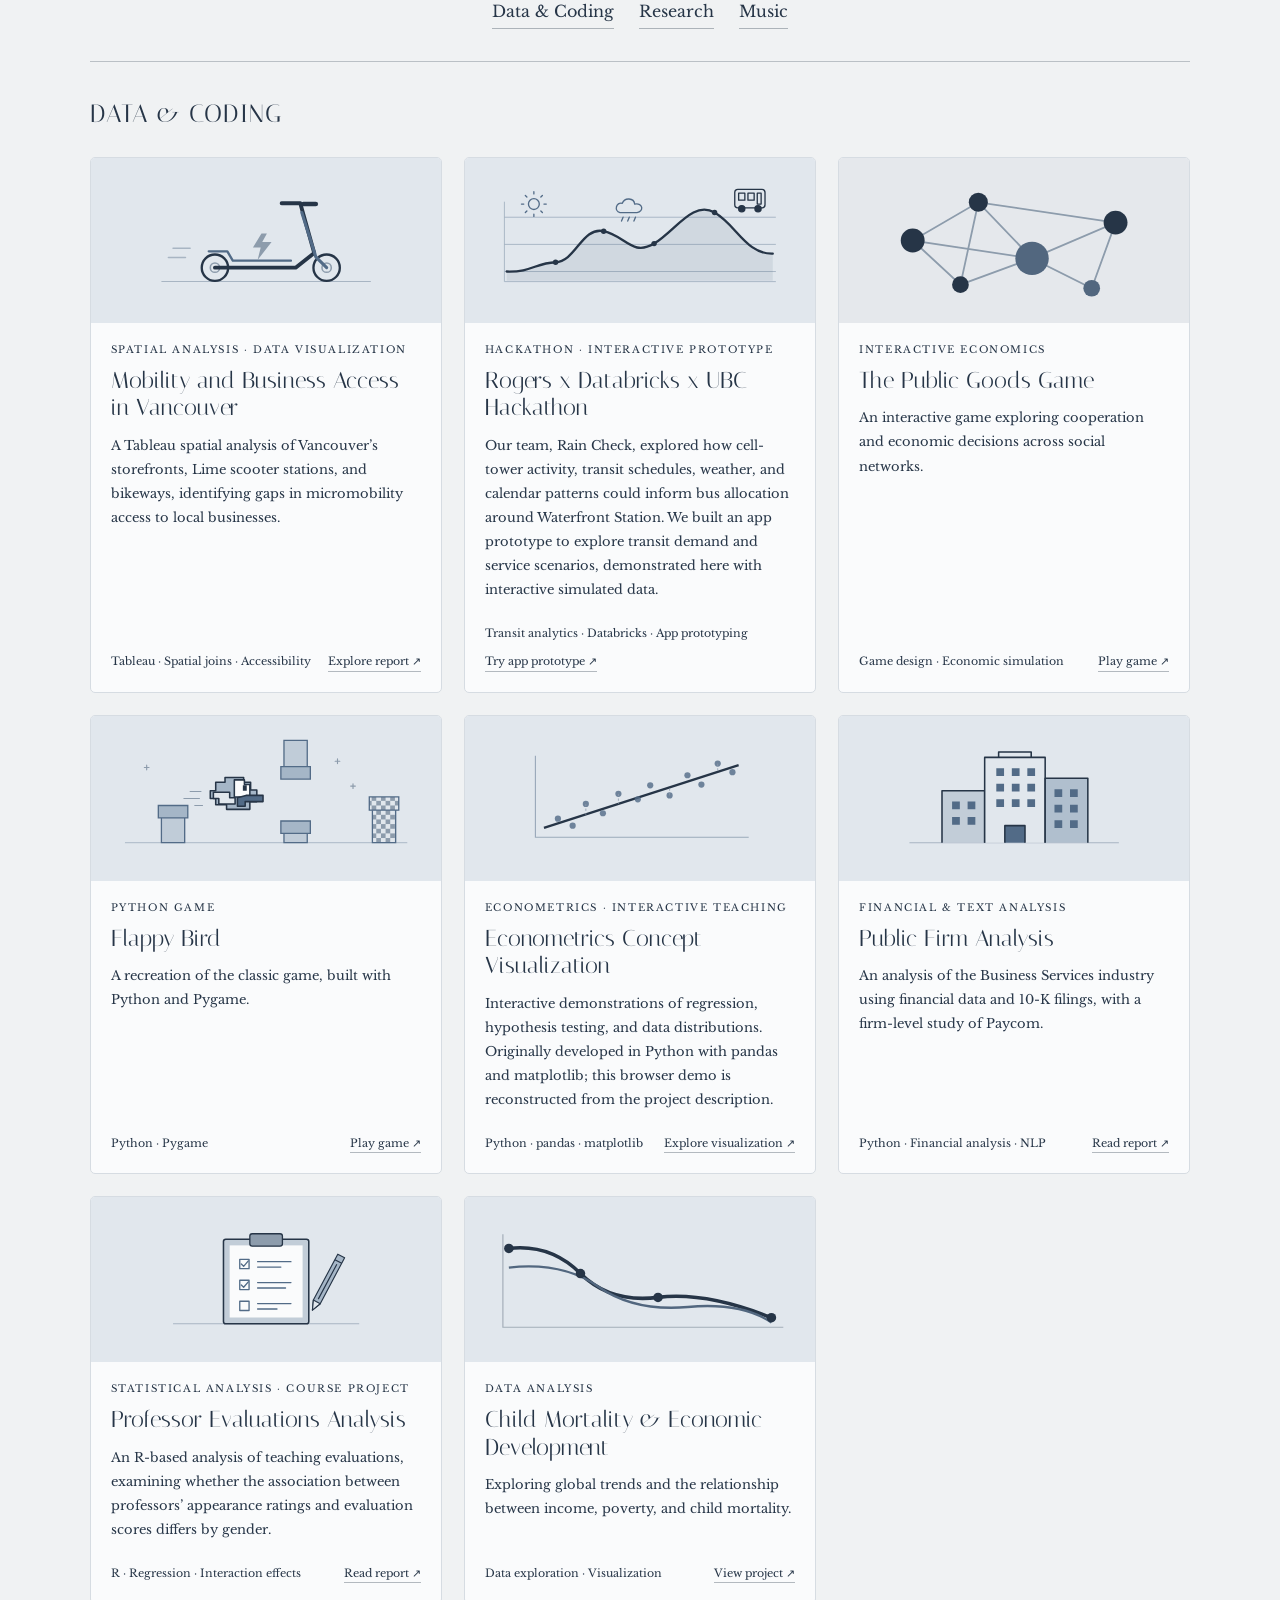
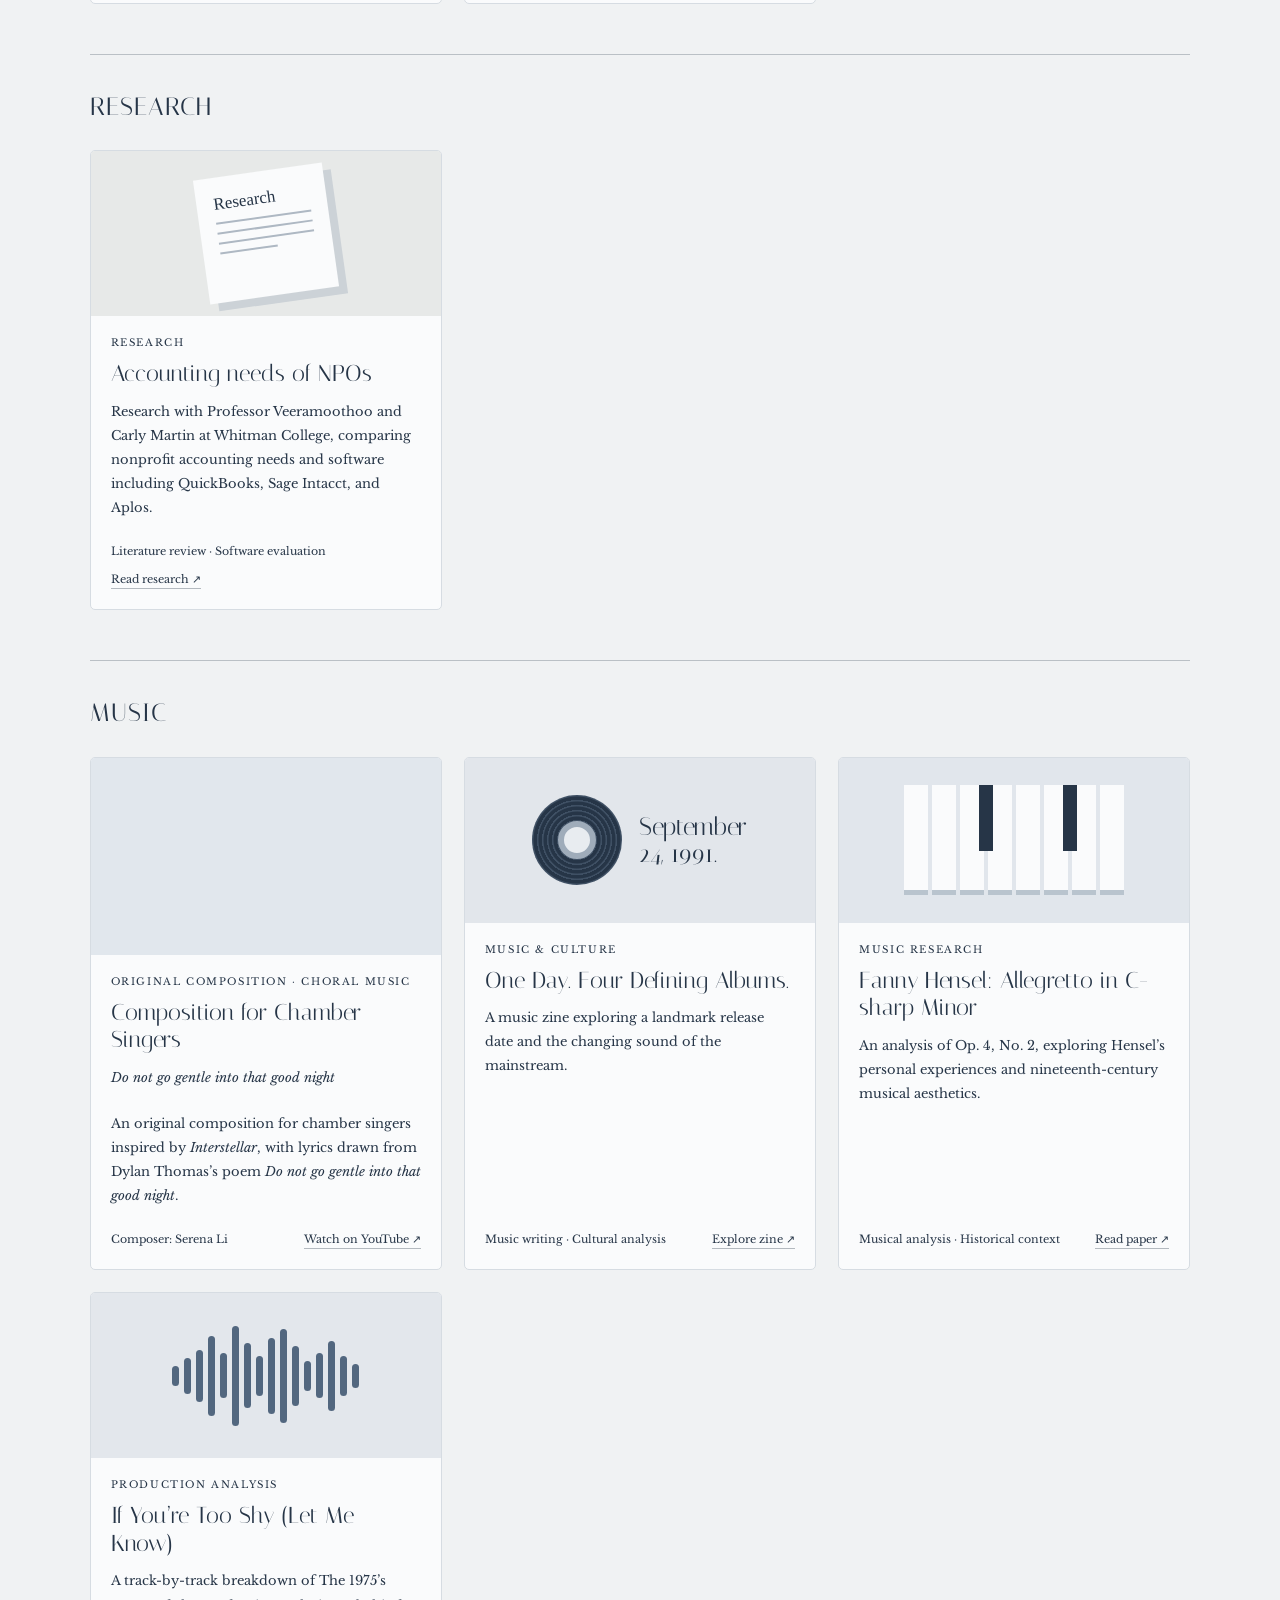
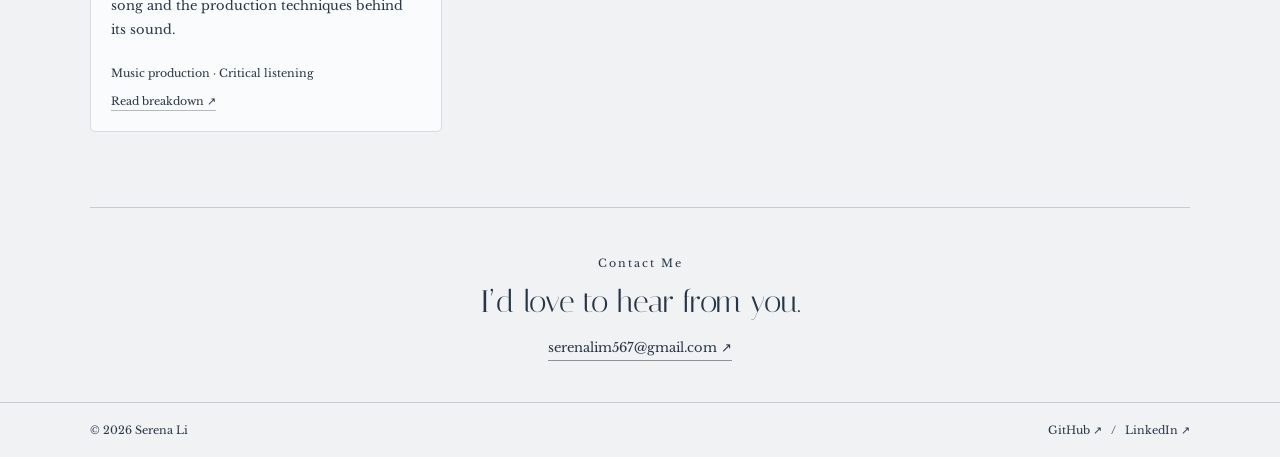
==== commit d270623b: "Add files via upload" ====
--- a/index.html
+++ b/index.html
@@ -479,7 +479,33 @@
             </h2>
           </div>
           <div class="work-grid">
+                        <!-- Original composition for chamber singers -->
             <article data-category="Music">
+              <div class="cover" style="padding: 0; height: auto; aspect-ratio: 16 / 9;">
+                <iframe
+                  src="https://www.youtube-nocookie.com/embed/MSqSZh_kV5w"
+                  title="Do not go gentle into that good night — Composition for Chamber Singers by Serena Li"
+                  loading="lazy"
+                  referrerpolicy="strict-origin-when-cross-origin"
+                  allow="accelerometer; autoplay; clipboard-write; encrypted-media; gyroscope; picture-in-picture; web-share"
+                  allowfullscreen
+                  style="display: block; width: 100%; height: 100%; border: 0;"
+                ></iframe>
+              </div>
+              <div class="cardtext">
+                <span class="category">Original composition · Choral music</span>
+                <h3>Composition for Chamber Singers</h3>
+                <p><em>Do not go gentle into that good night</em></p>
+                <p>An original composition for chamber singers inspired by
+                  <em>Interstellar</em>, with lyrics drawn from Dylan Thomas’s
+                  poem <em>Do not go gentle into that good night</em>.</p>
+                <div class="cardfoot">
+                  <span>Composer: Serena Li</span>
+                  <a href="https://youtu.be/MSqSZh_kV5w" target="_blank" rel="noopener noreferrer">Watch on YouTube ↗</a>
+                </div>
+              </div>
+            </article>
+<article data-category="Music">
               <div class="cover music">
                 <div class="record">
                 </div>
@@ -651,3 +677,4 @@
 
 
 
+
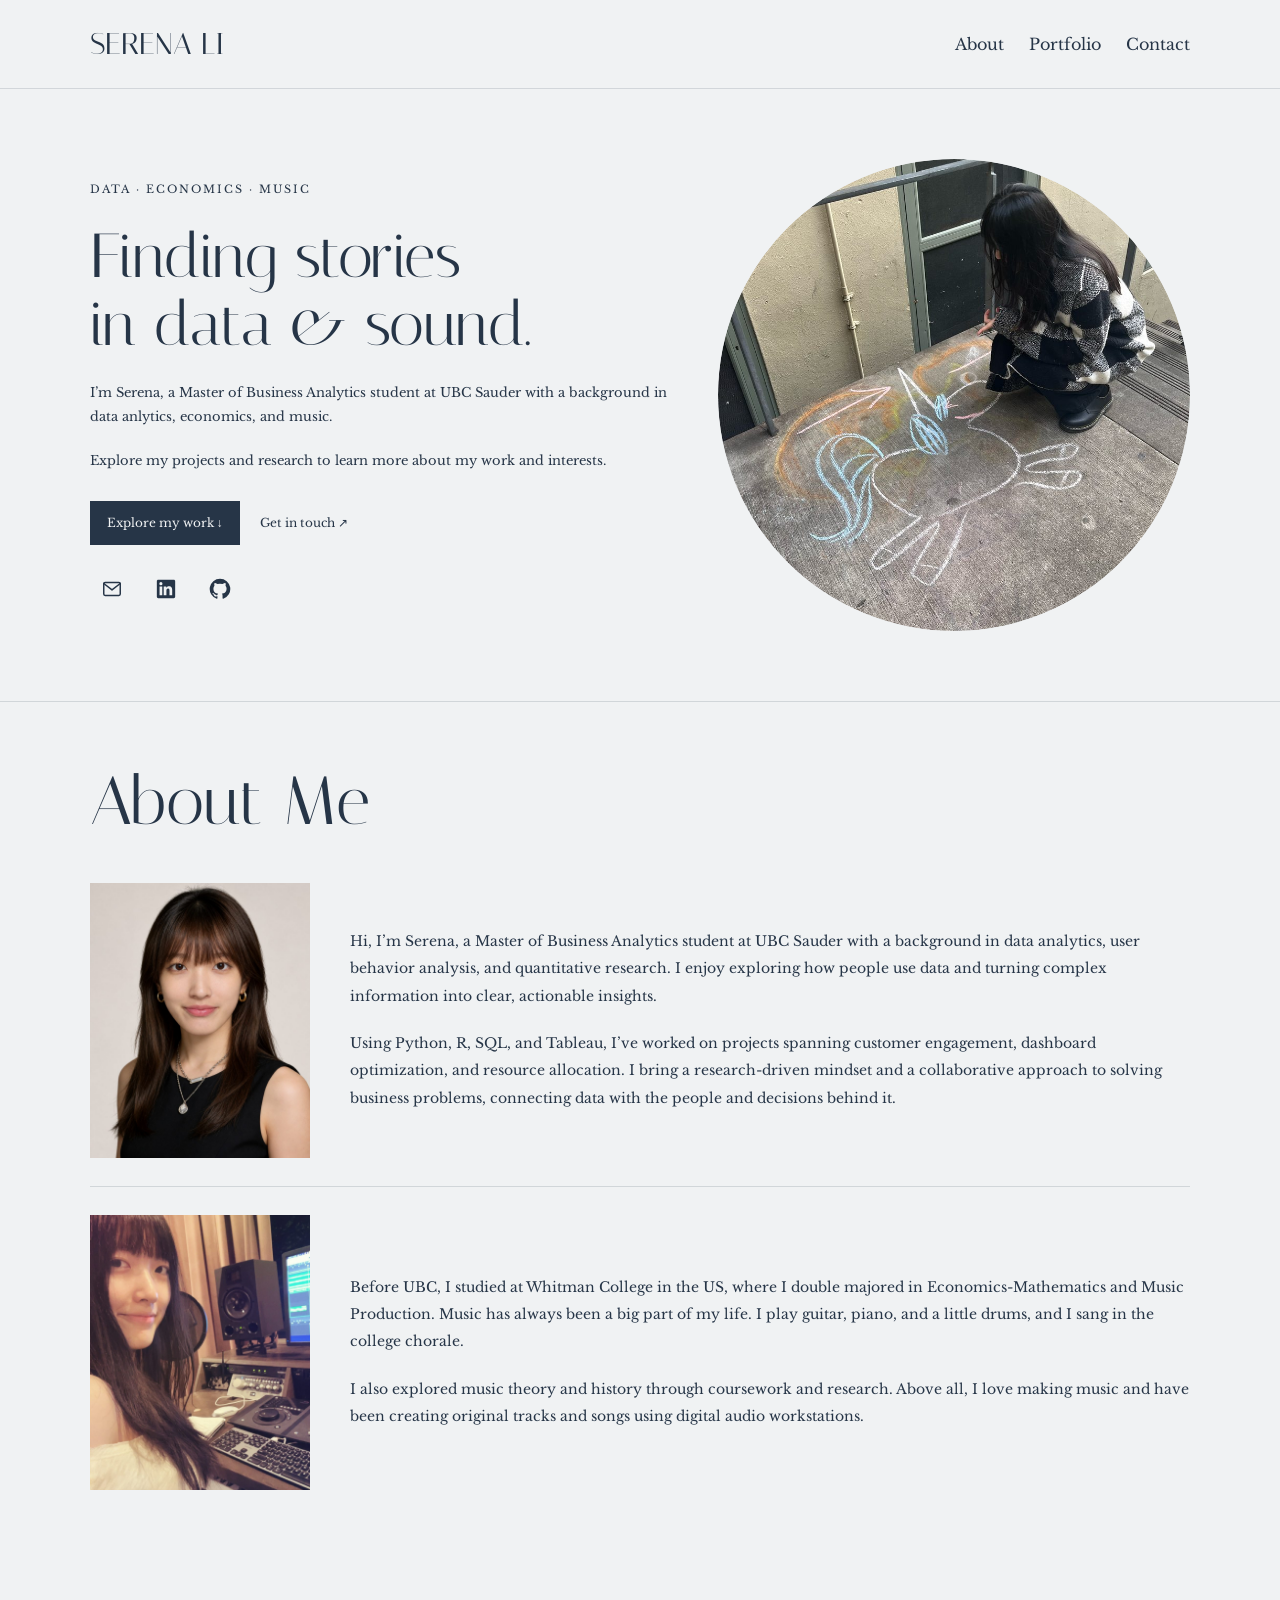
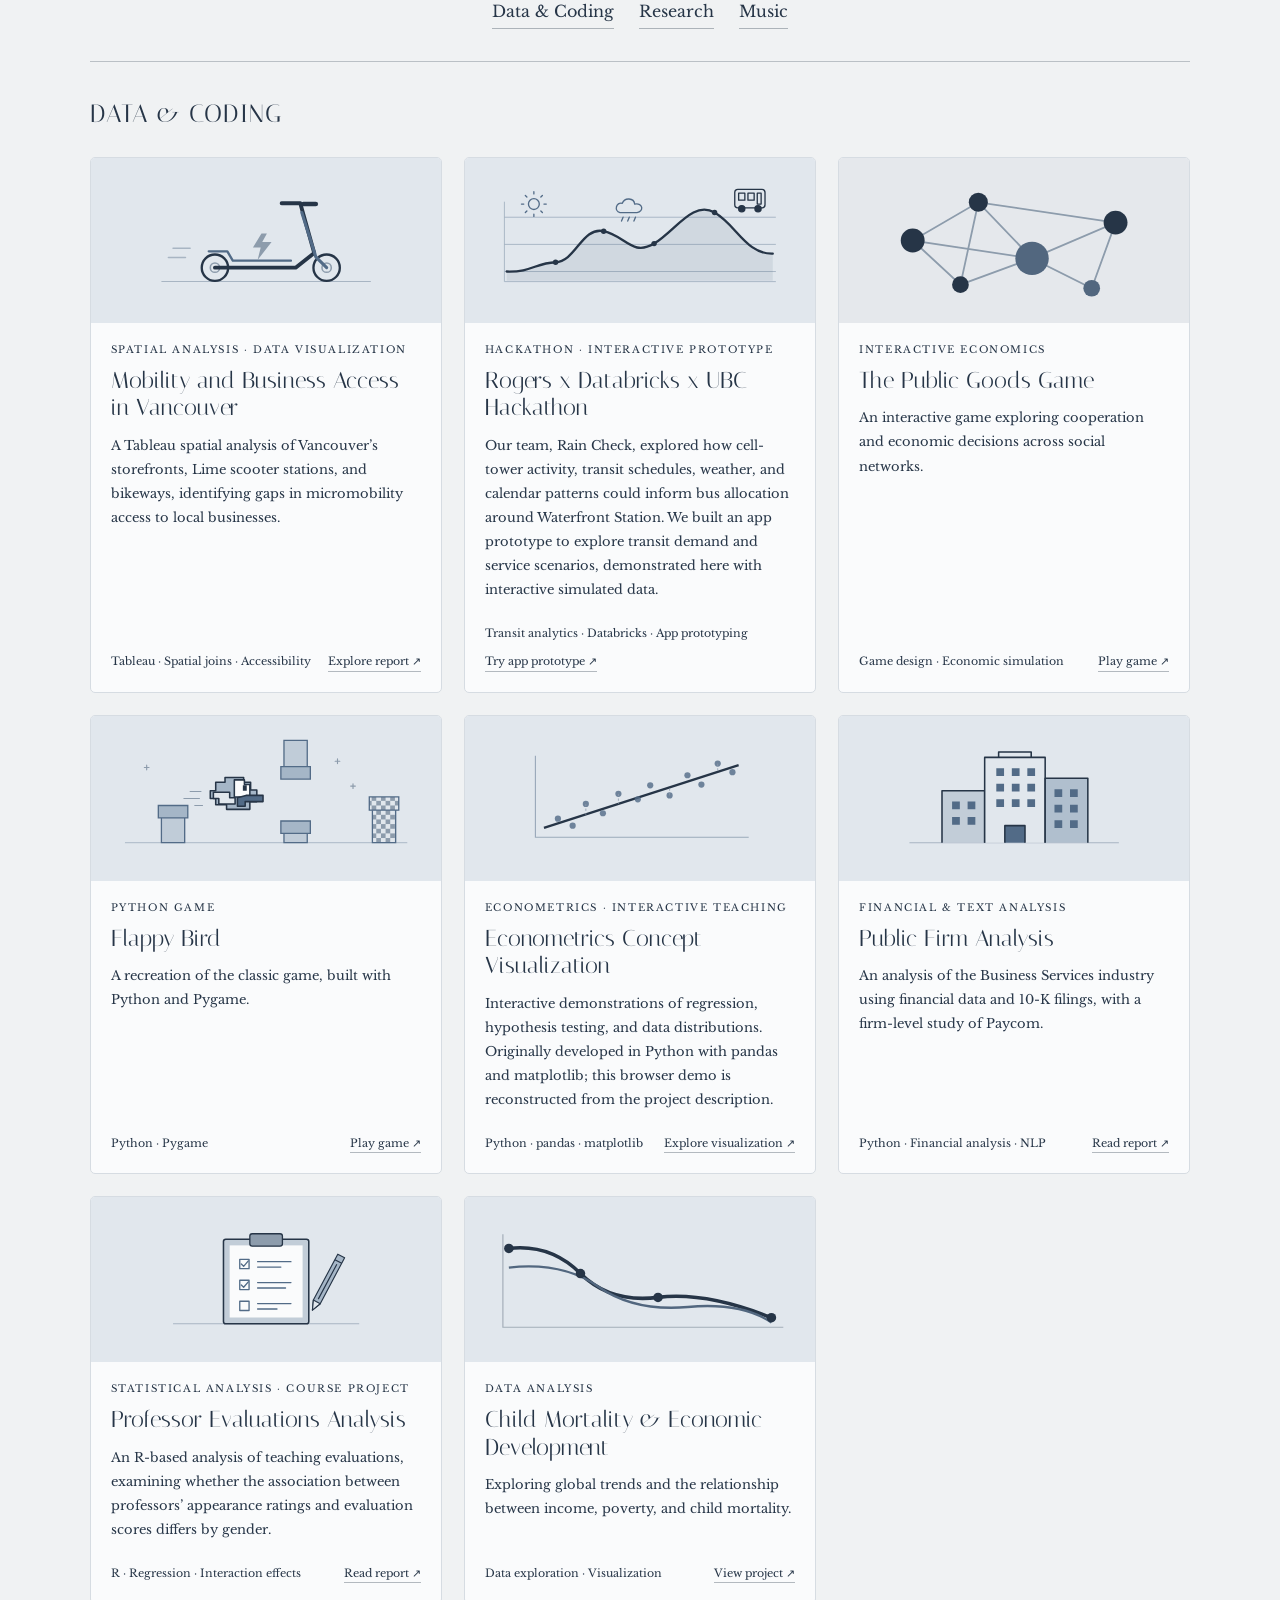
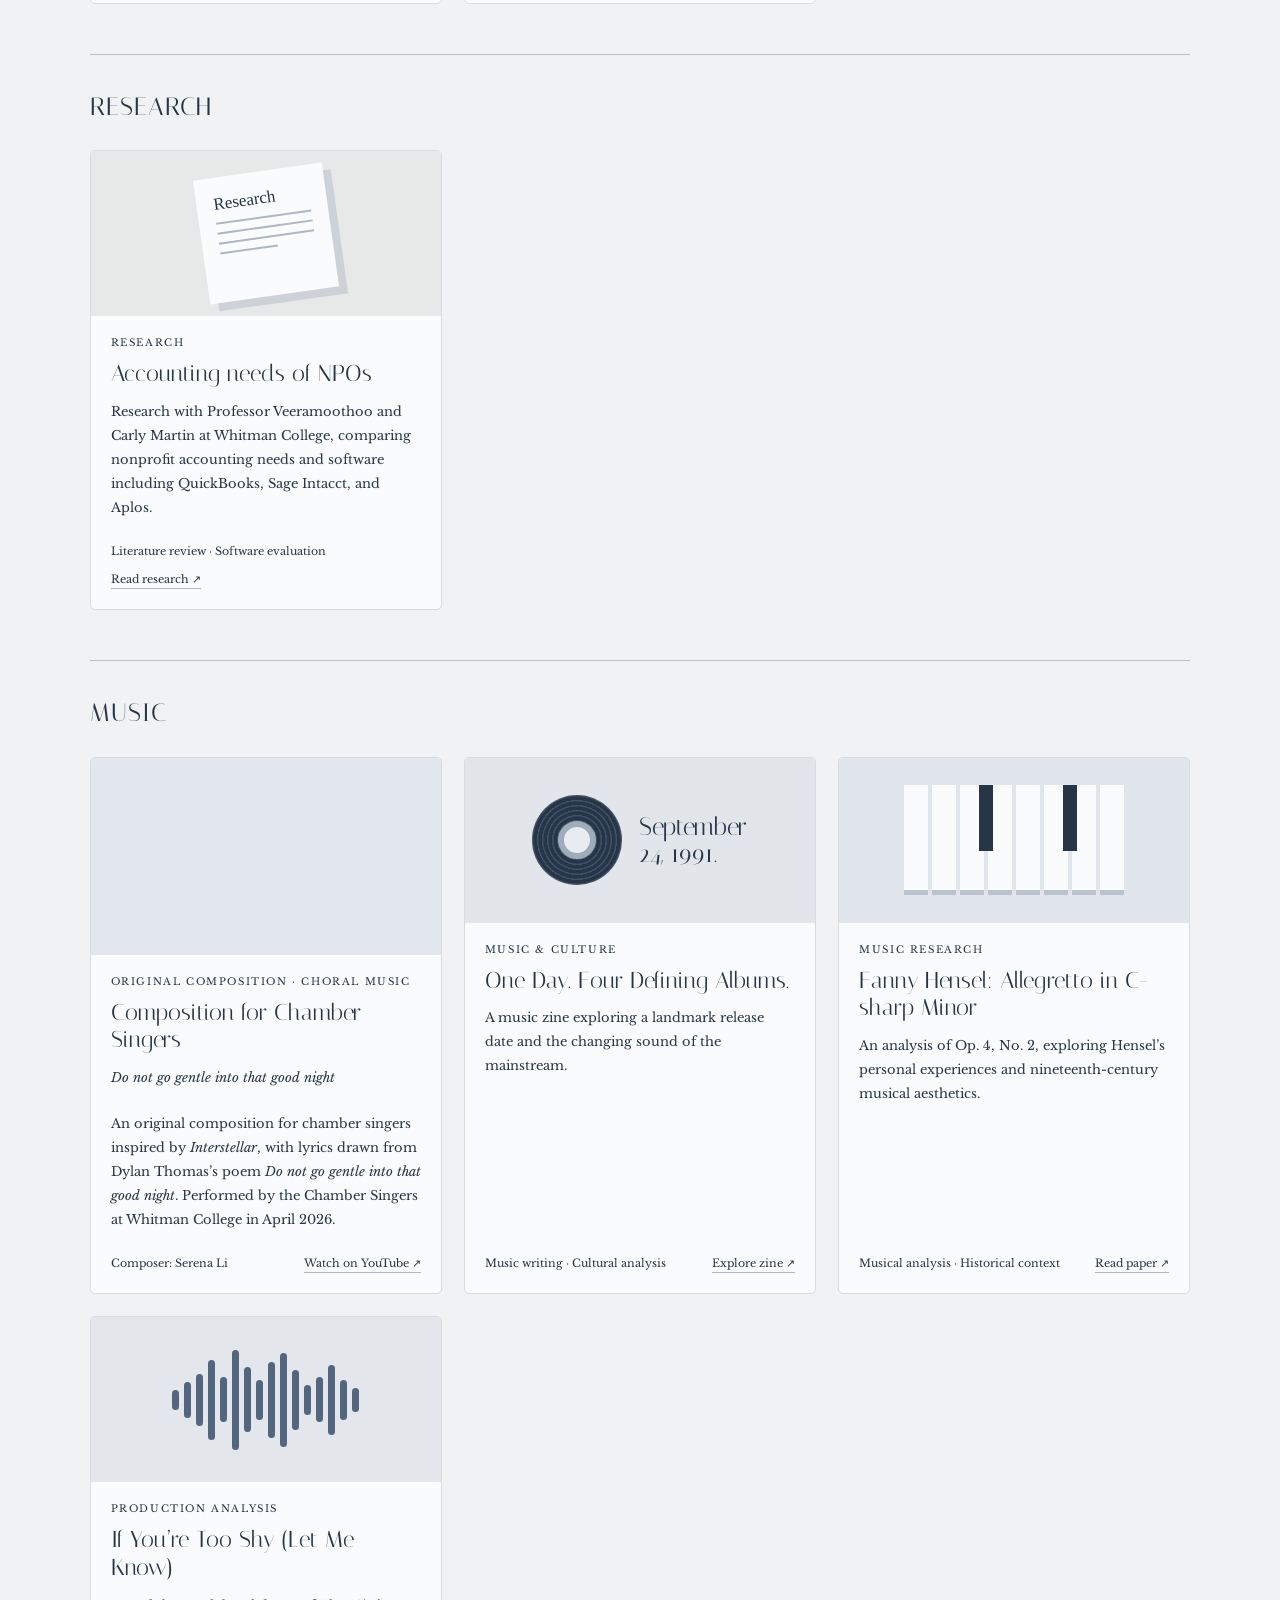
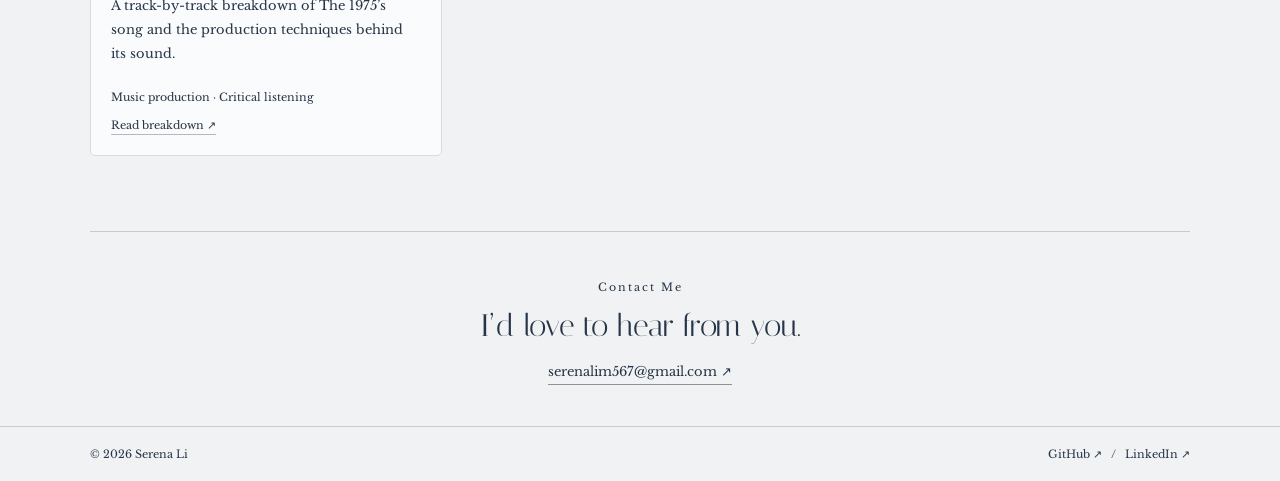
==== commit 347df0e8: "Add files via upload" ====
--- a/index.html
+++ b/index.html
@@ -498,7 +498,8 @@
                 <p><em>Do not go gentle into that good night</em></p>
                 <p>An original composition for chamber singers inspired by
                   <em>Interstellar</em>, with lyrics drawn from Dylan Thomas’s
-                  poem <em>Do not go gentle into that good night</em>.</p>
+                  poem <em>Do not go gentle into that good night</em>.
+                  Performed by the Chamber Singers at Whitman College in April 2026.</p>
                 <div class="cardfoot">
                   <span>Composer: Serena Li</span>
                   <a href="https://youtu.be/MSqSZh_kV5w" target="_blank" rel="noopener noreferrer">Watch on YouTube ↗</a>
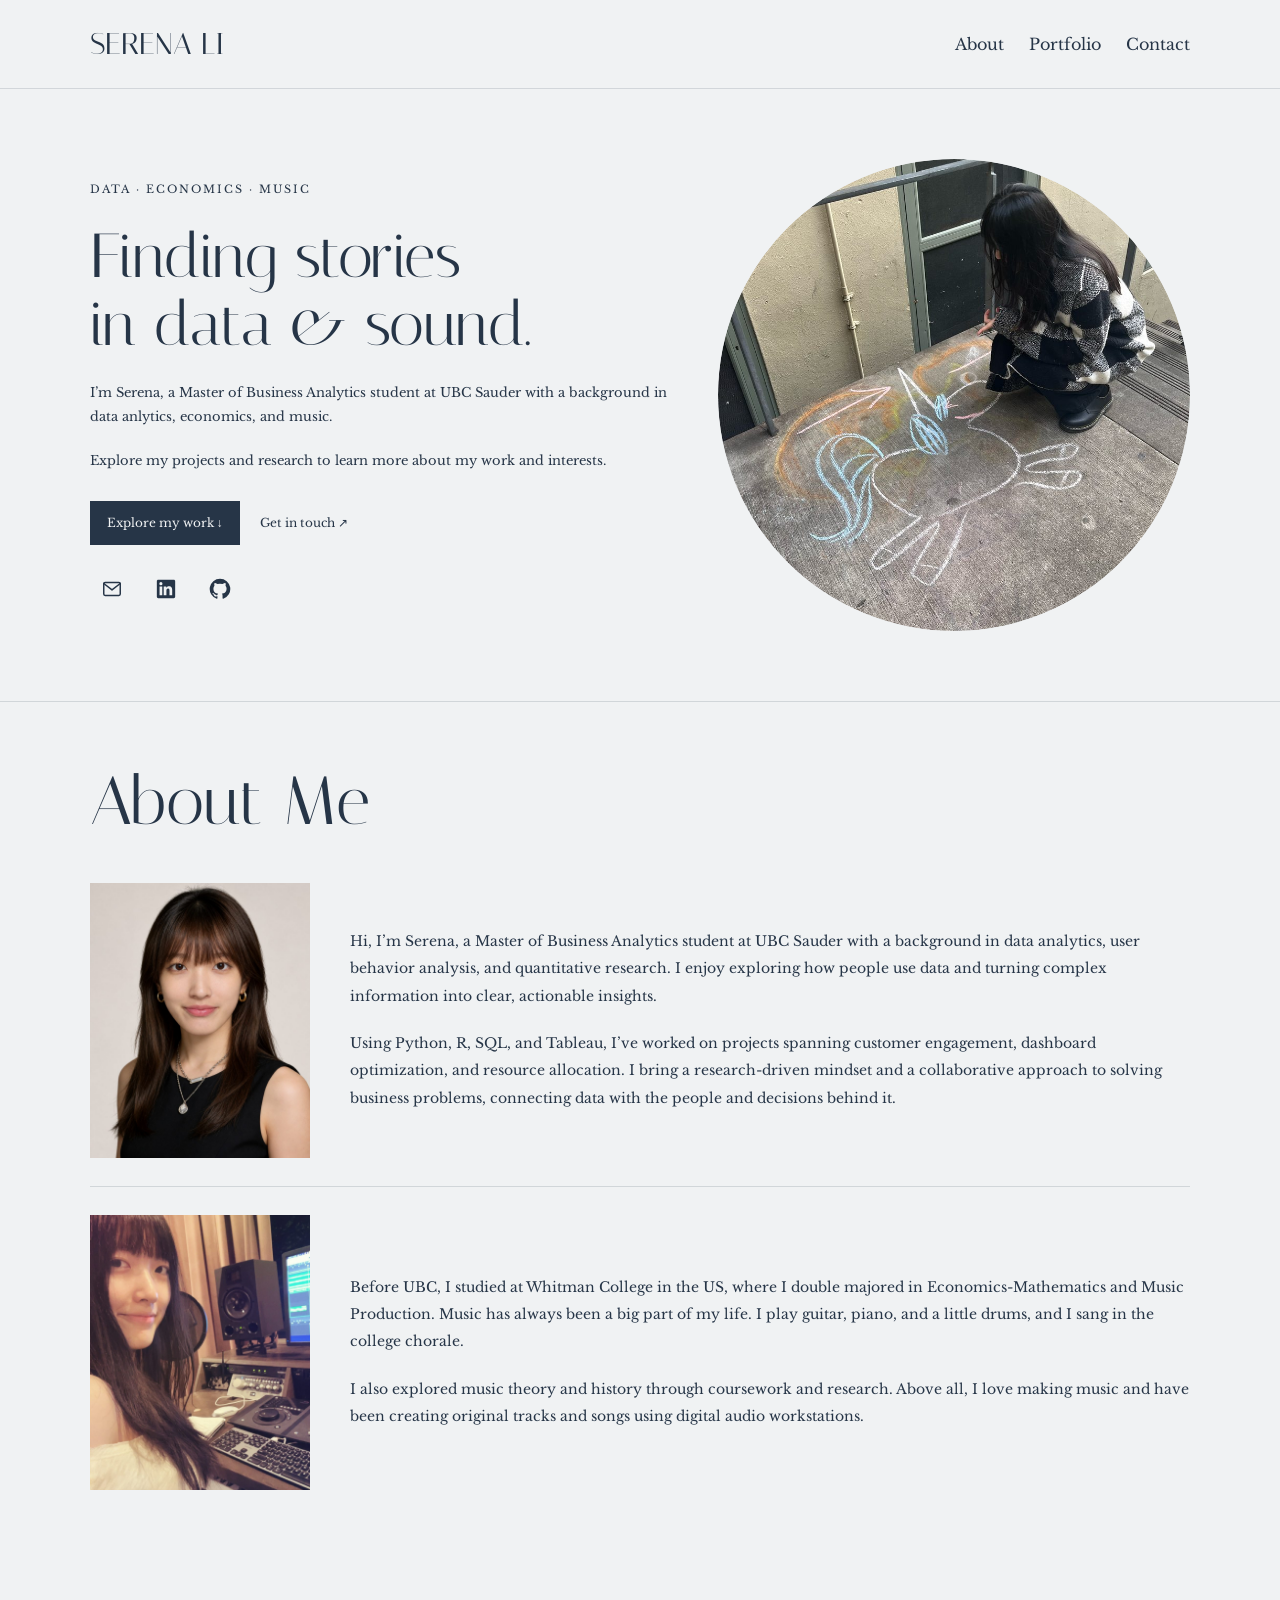
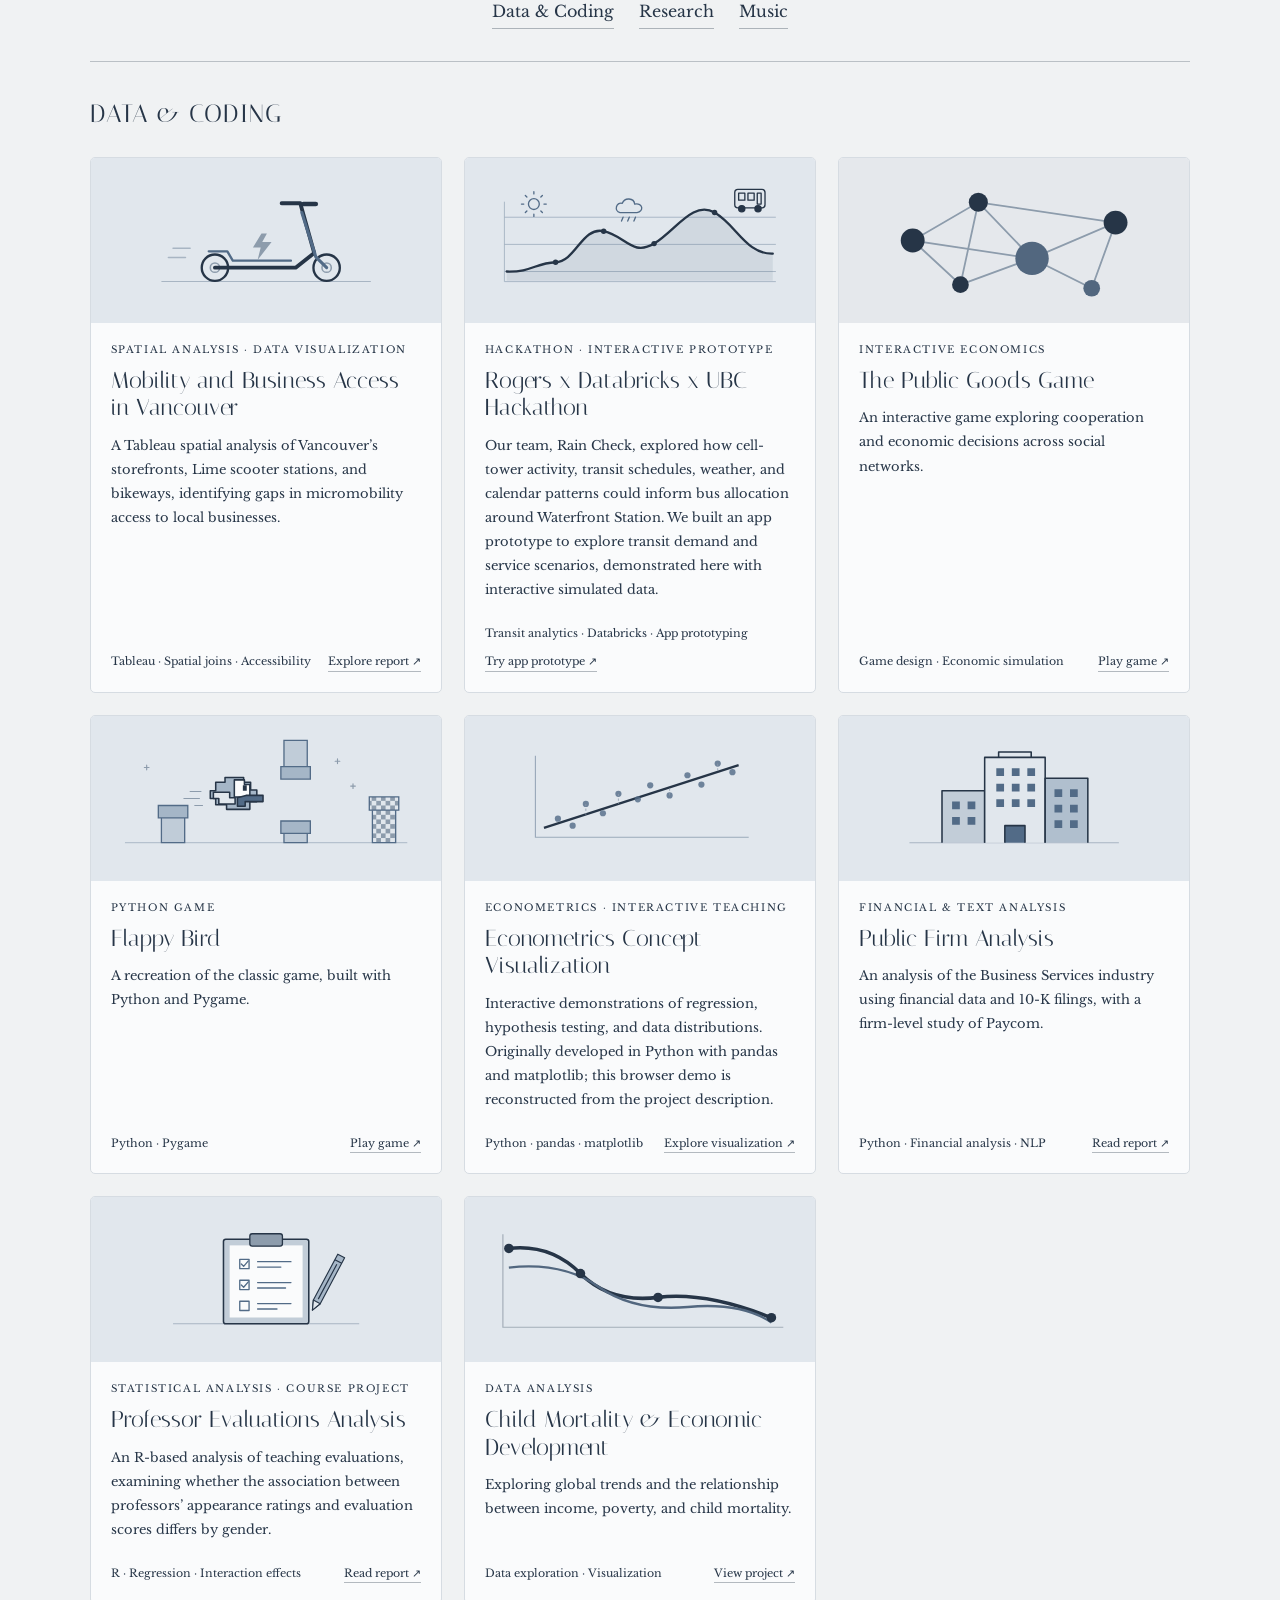
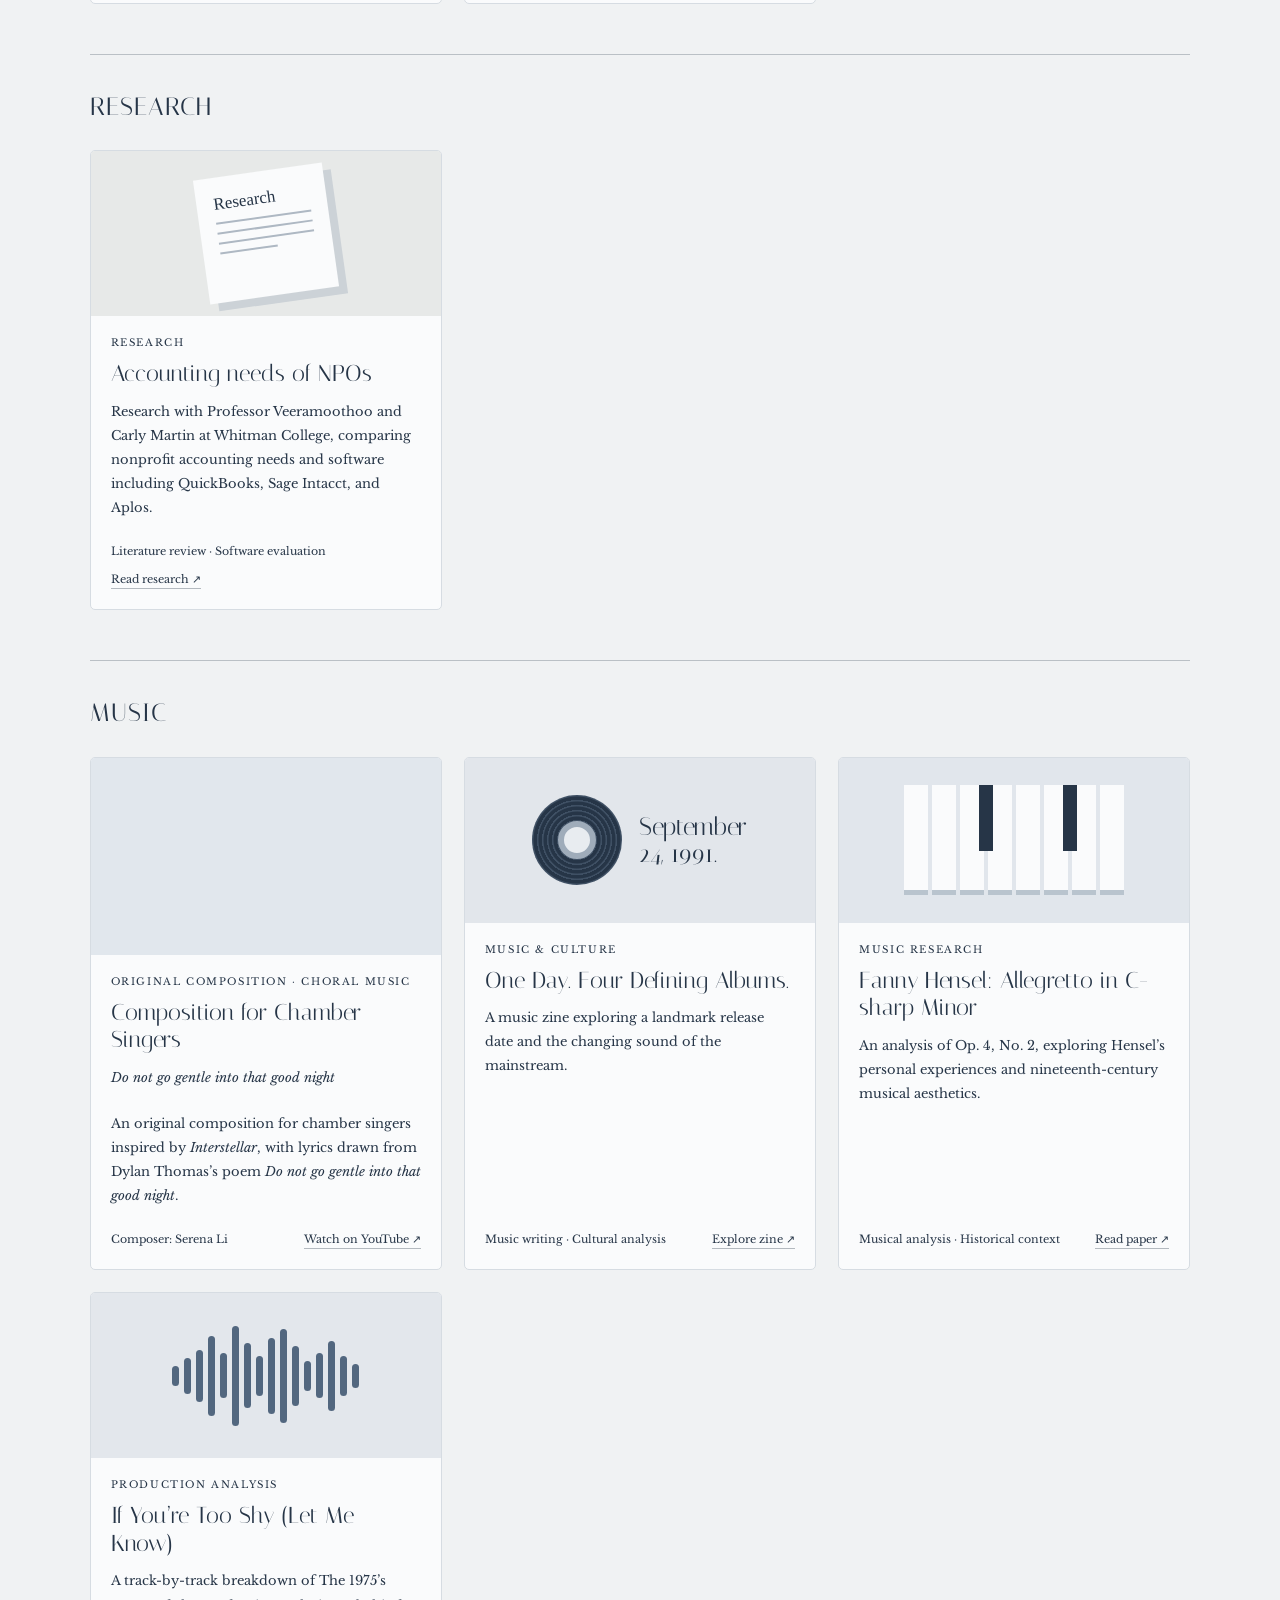
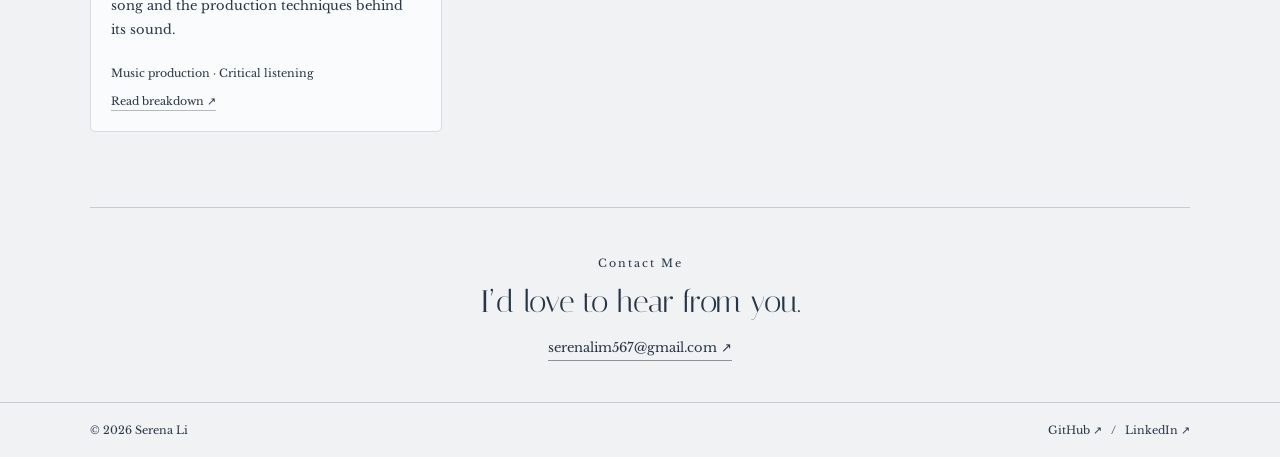
==== commit 3b4c26ee: "Add files via upload" ====
--- a/index.html
+++ b/index.html
@@ -498,8 +498,7 @@
                 <p><em>Do not go gentle into that good night</em></p>
                 <p>An original composition for chamber singers inspired by
                   <em>Interstellar</em>, with lyrics drawn from Dylan Thomas’s
-                  poem <em>Do not go gentle into that good night</em>.
-                  Performed by the Chamber Singers at Whitman College in April 2026.</p>
+                  poem <em>Do not go gentle into that good night</em>.</p>
                 <div class="cardfoot">
                   <span>Composer: Serena Li</span>
                   <a href="https://youtu.be/MSqSZh_kV5w" target="_blank" rel="noopener noreferrer">Watch on YouTube ↗</a>
@@ -679,3 +678,4 @@
 
 
 
+
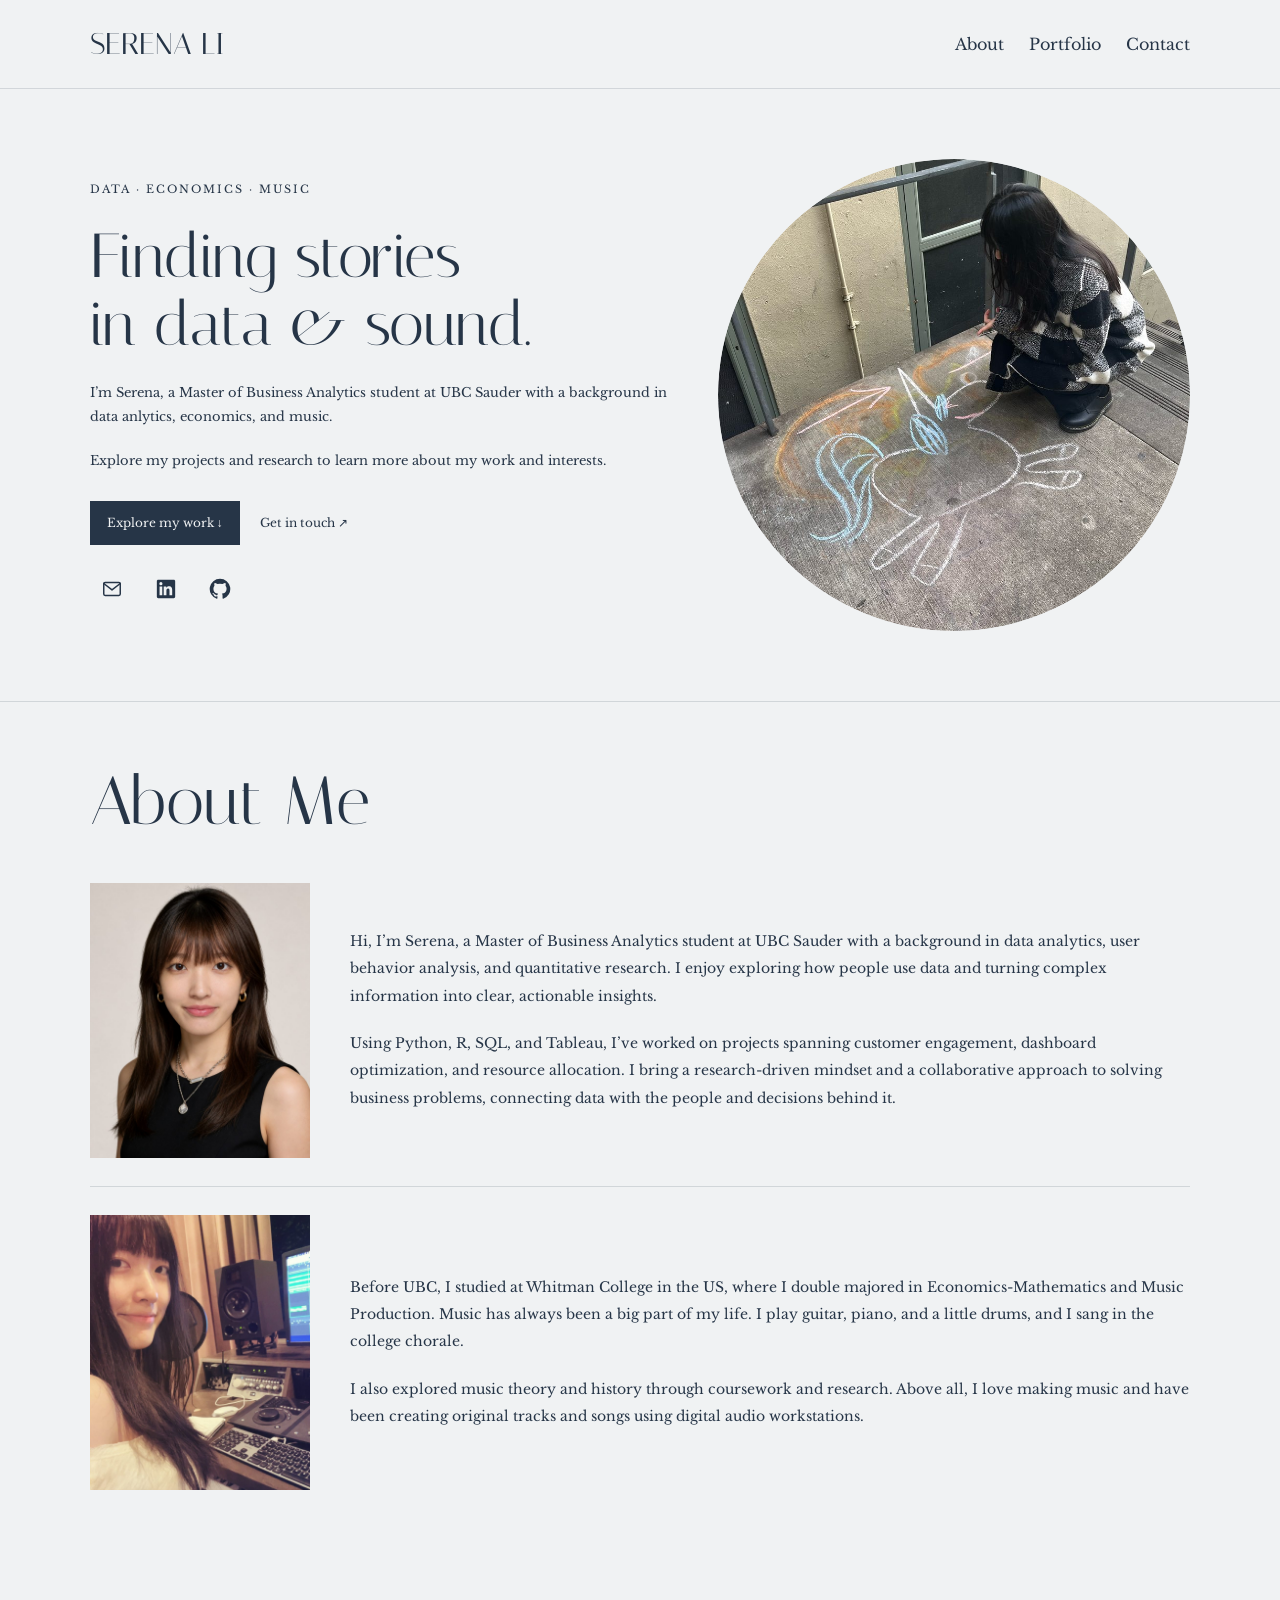
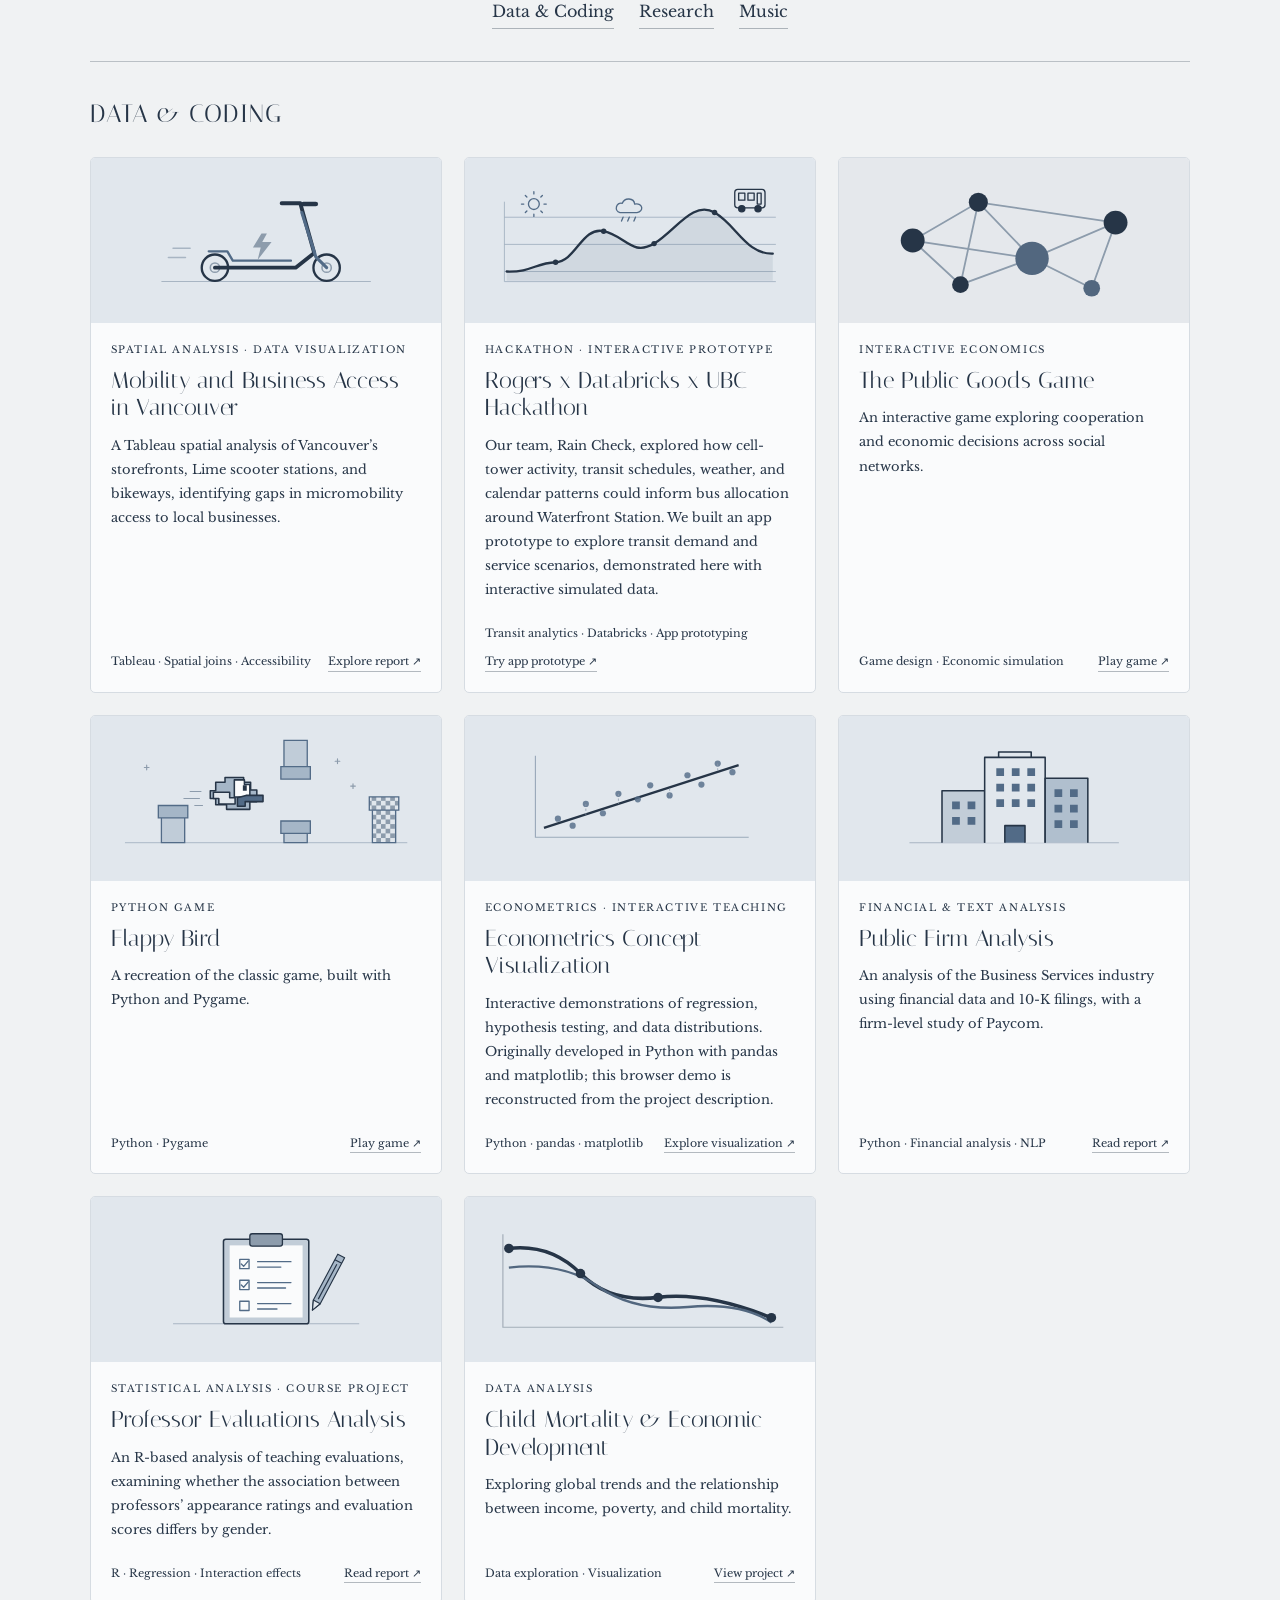
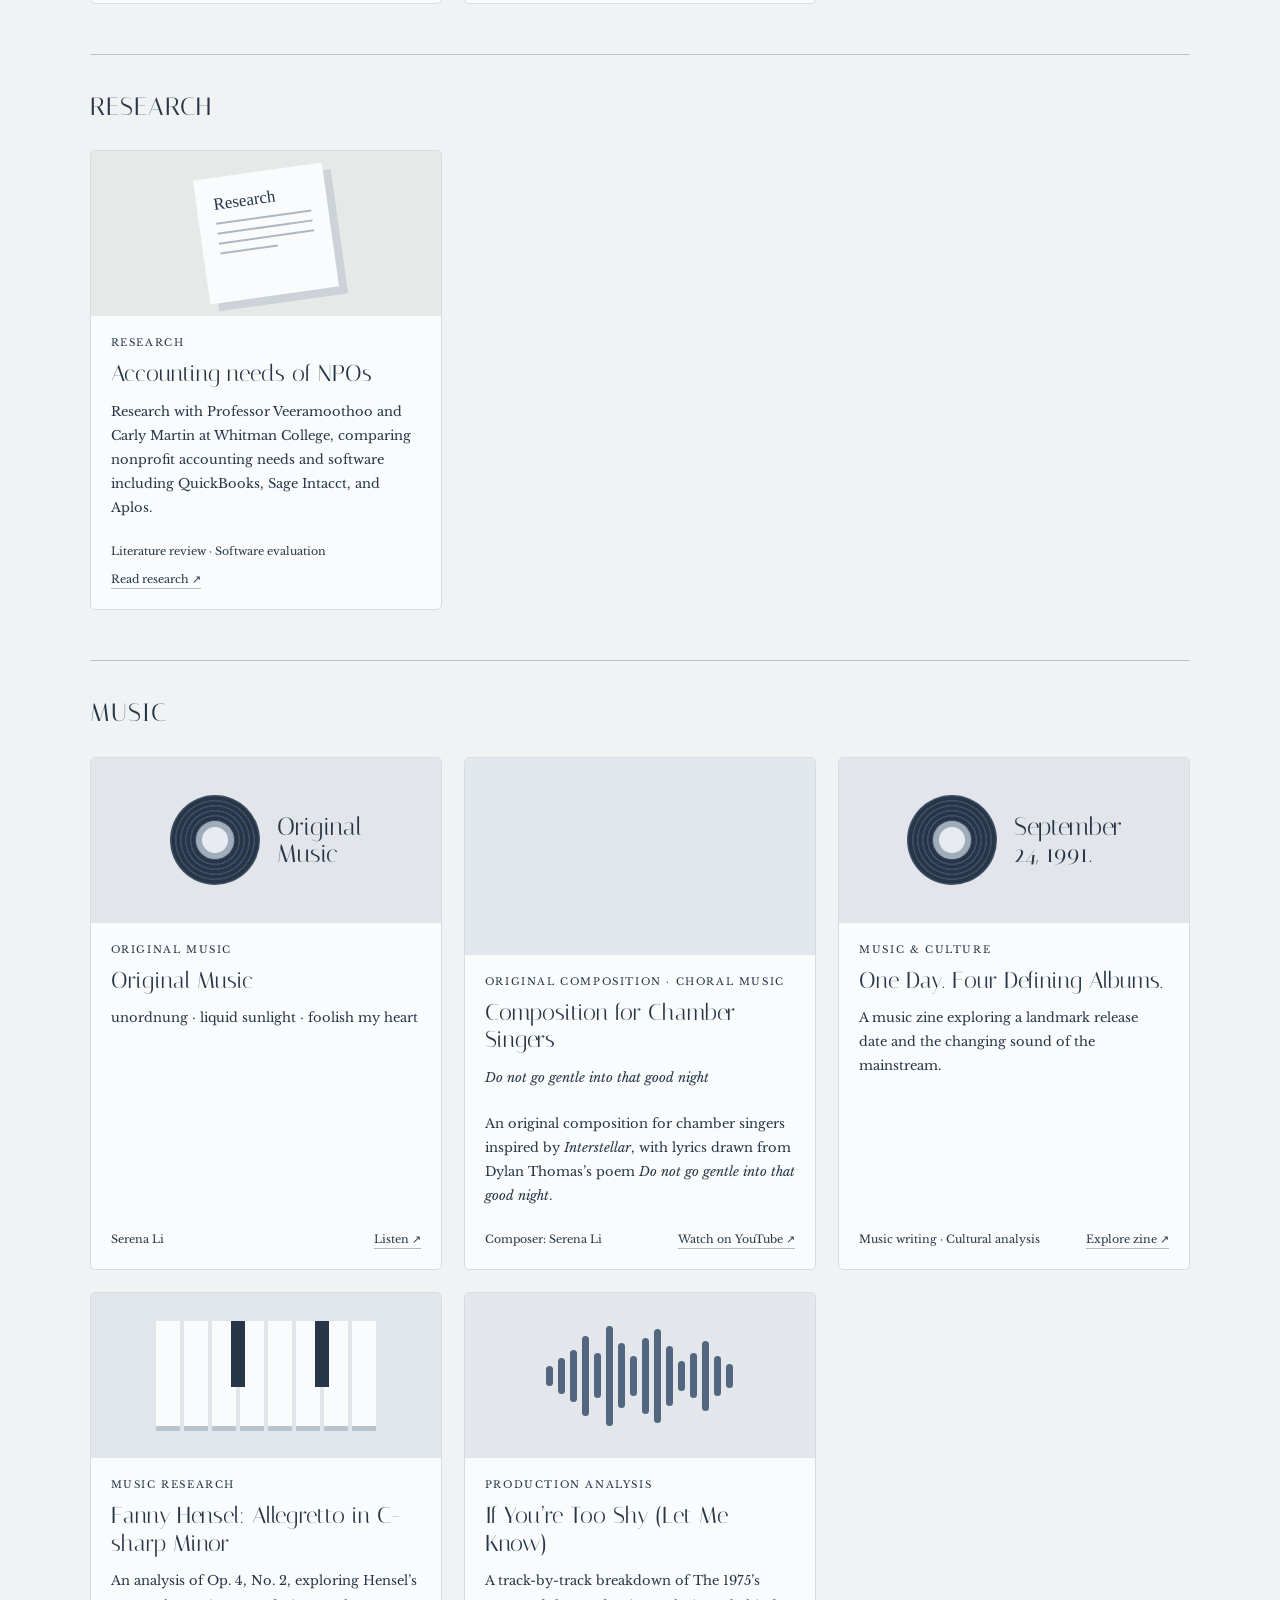
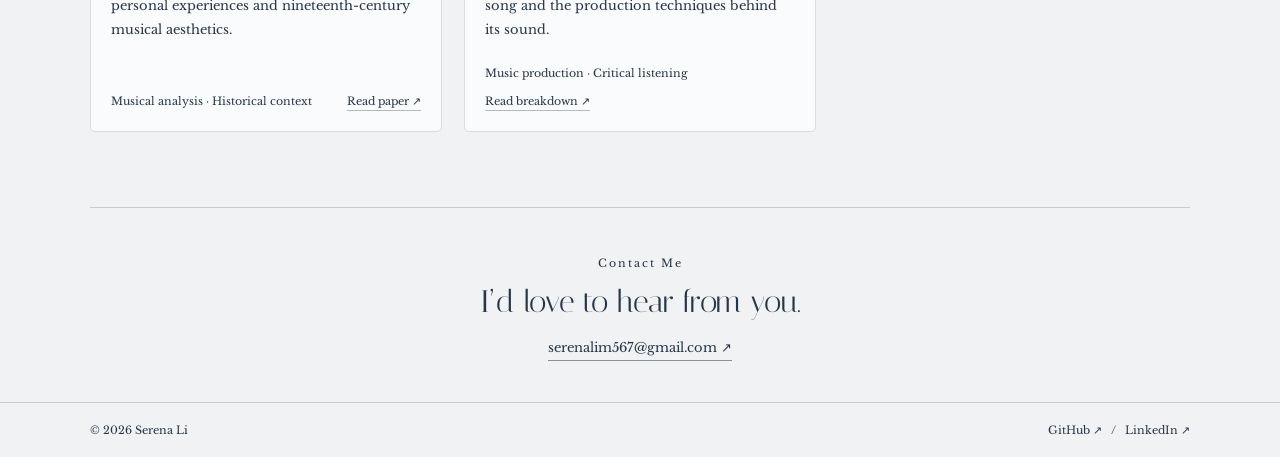
==== commit e37eee17: "Add files via upload" ====
--- a/index.html
+++ b/index.html
@@ -480,7 +480,23 @@
           </div>
           <div class="work-grid">
                         <!-- Original composition for chamber singers -->
+                        <!-- Original Music -->
             <article data-category="Music">
+              <div class="cover music" aria-hidden="true">
+                <div class="record"></div>
+                <div class="musiclabel">Original<br>Music</div>
+              </div>
+              <div class="cardtext">
+                <span class="category">Original Music</span>
+                <h3>Original Music</h3>
+                <p>unordnung · liquid sunlight · foolish my heart</p>
+                <div class="cardfoot">
+                  <span>Serena Li</span>
+                  <a href="original-music.html" target="_blank" rel="noopener noreferrer">Listen ↗</a>
+                </div>
+              </div>
+            </article>
+<article data-category="Music">
               <div class="cover" style="padding: 0; height: auto; aspect-ratio: 16 / 9;">
                 <iframe
                   src="https://www.youtube-nocookie.com/embed/MSqSZh_kV5w"
@@ -679,3 +695,4 @@
 
 
 
+
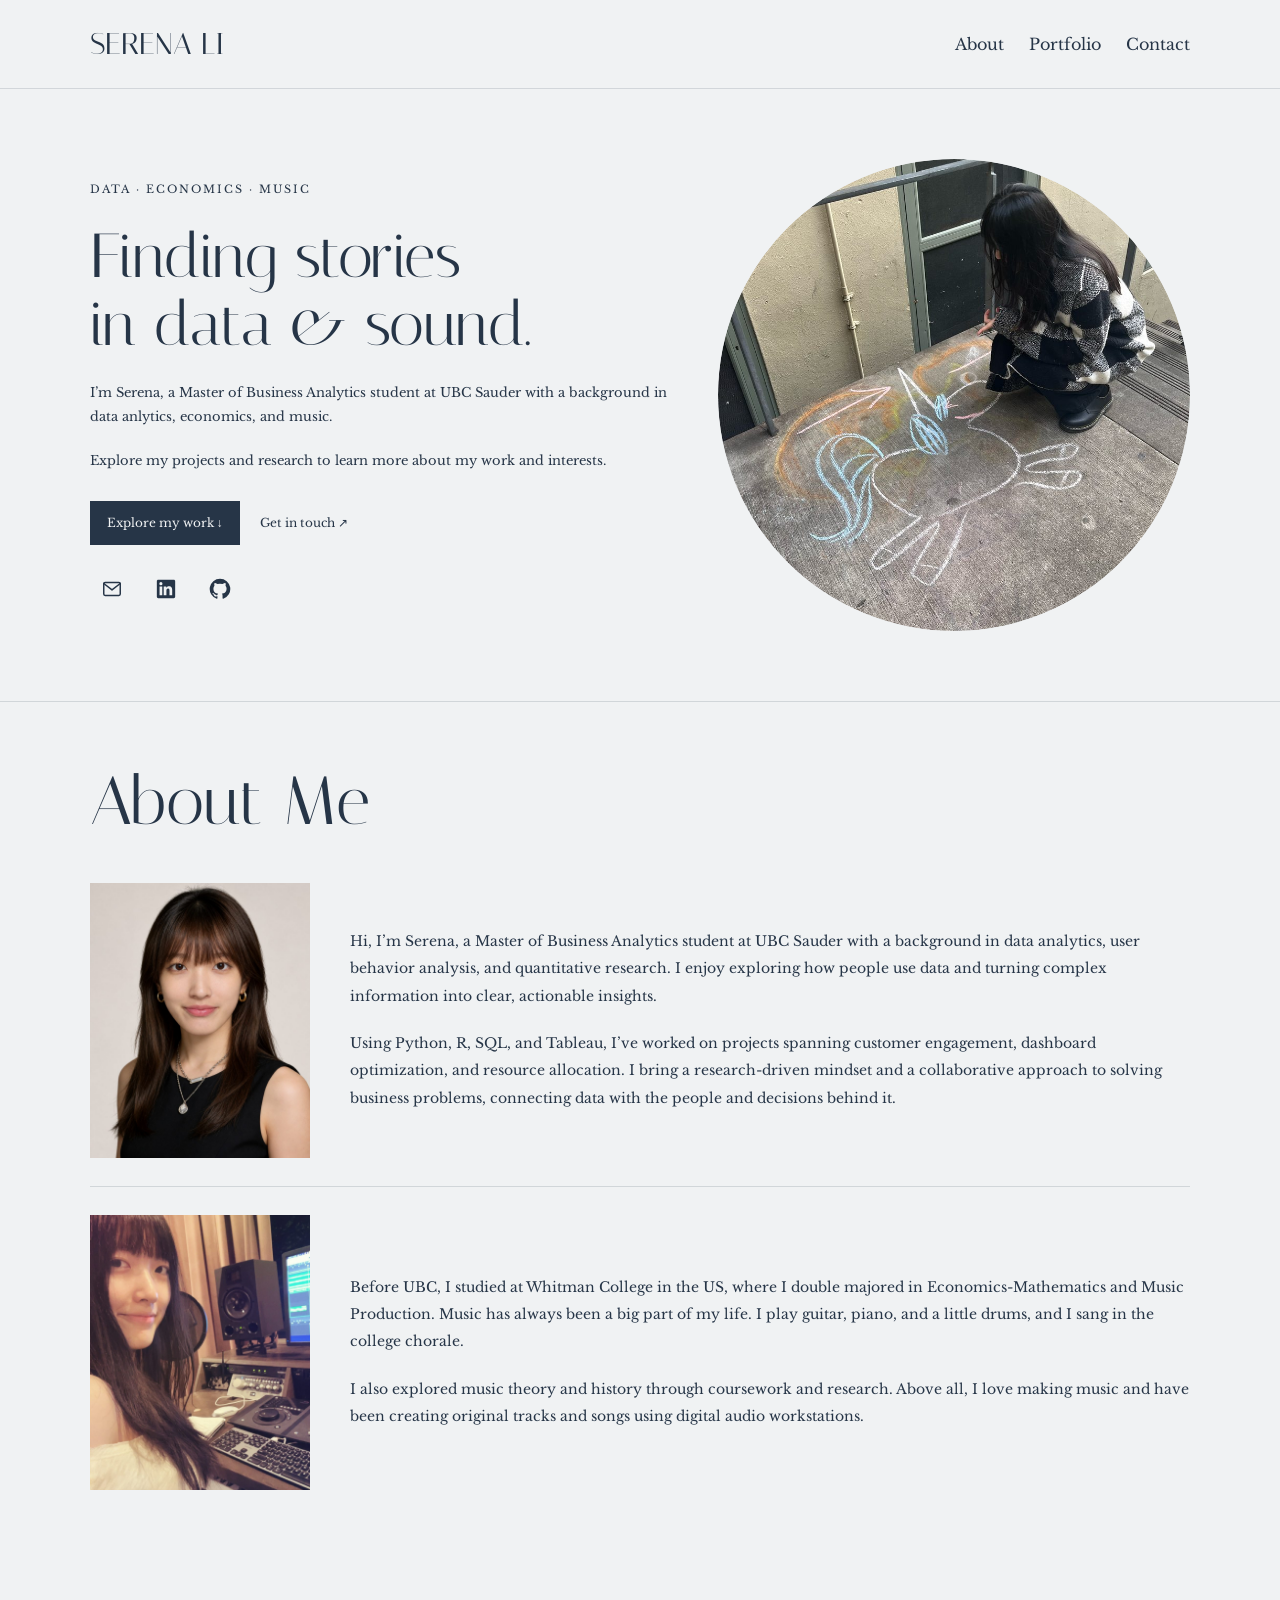
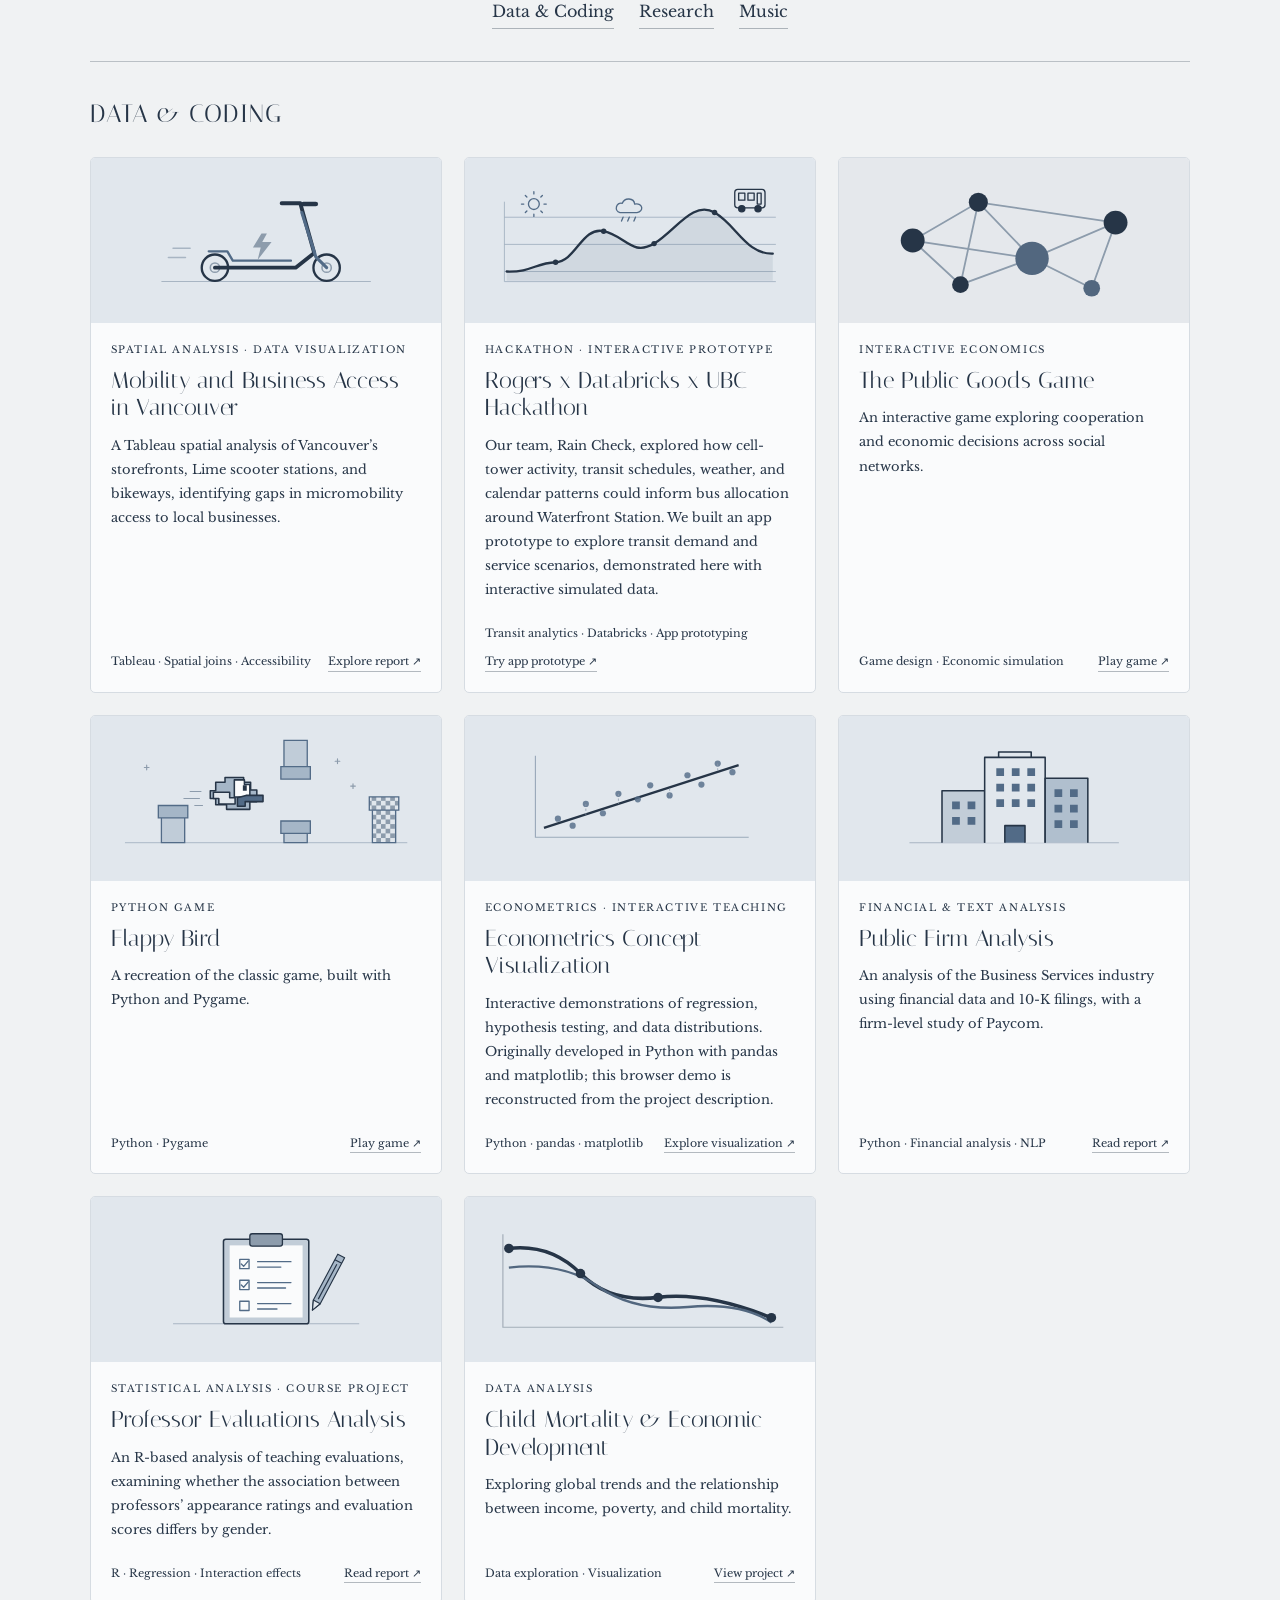
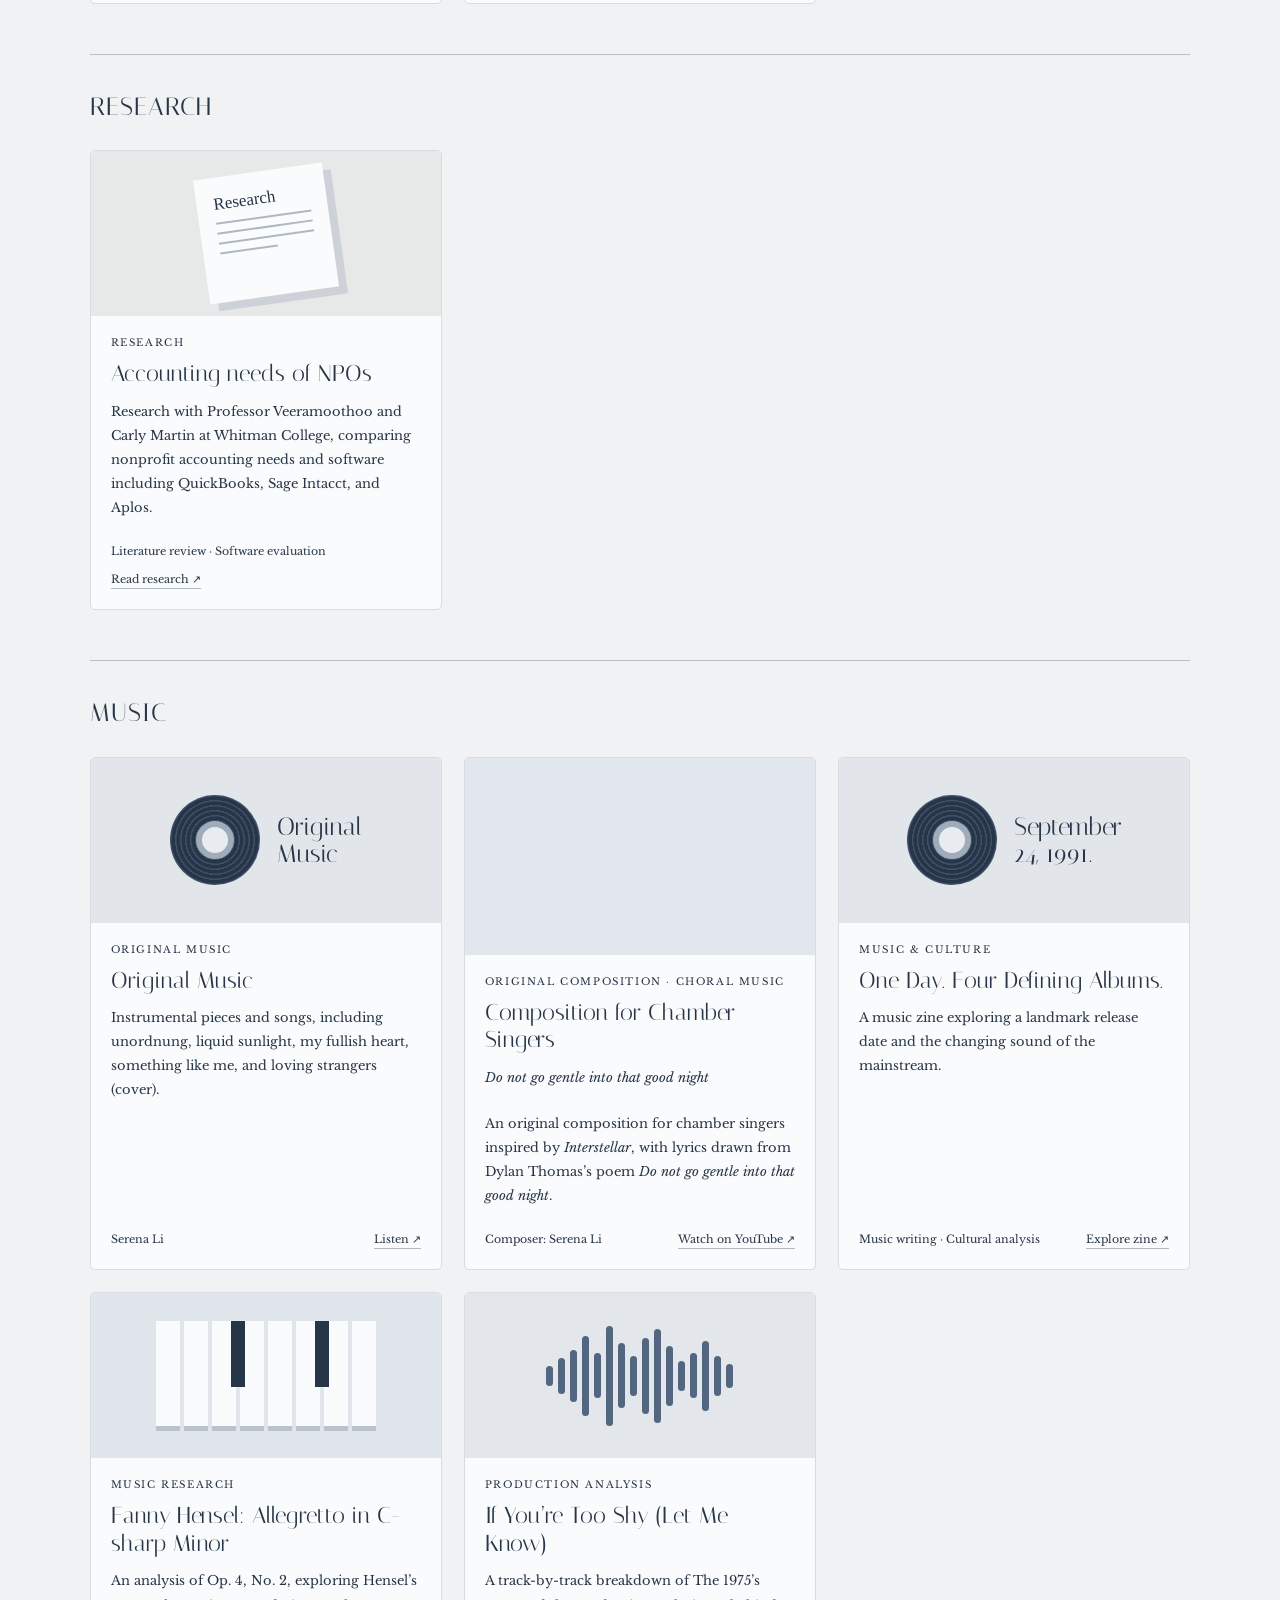
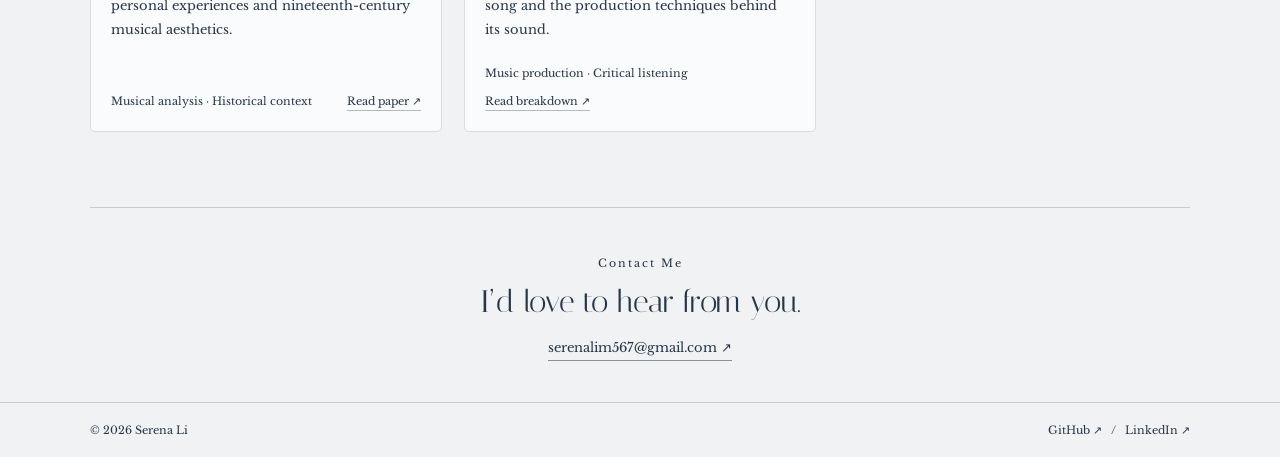
==== commit 05aedc4d: "Add files via upload" ====
--- a/index.html
+++ b/index.html
@@ -489,7 +489,7 @@
               <div class="cardtext">
                 <span class="category">Original Music</span>
                 <h3>Original Music</h3>
-                <p>unordnung · liquid sunlight · foolish my heart</p>
+                <p>Instrumental pieces and songs, including unordnung, liquid sunlight, my fullish heart, something like me, and loving strangers (cover).</p>
                 <div class="cardfoot">
                   <span>Serena Li</span>
                   <a href="original-music.html" target="_blank" rel="noopener noreferrer">Listen ↗</a>
@@ -696,3 +696,4 @@
 
 
 
+
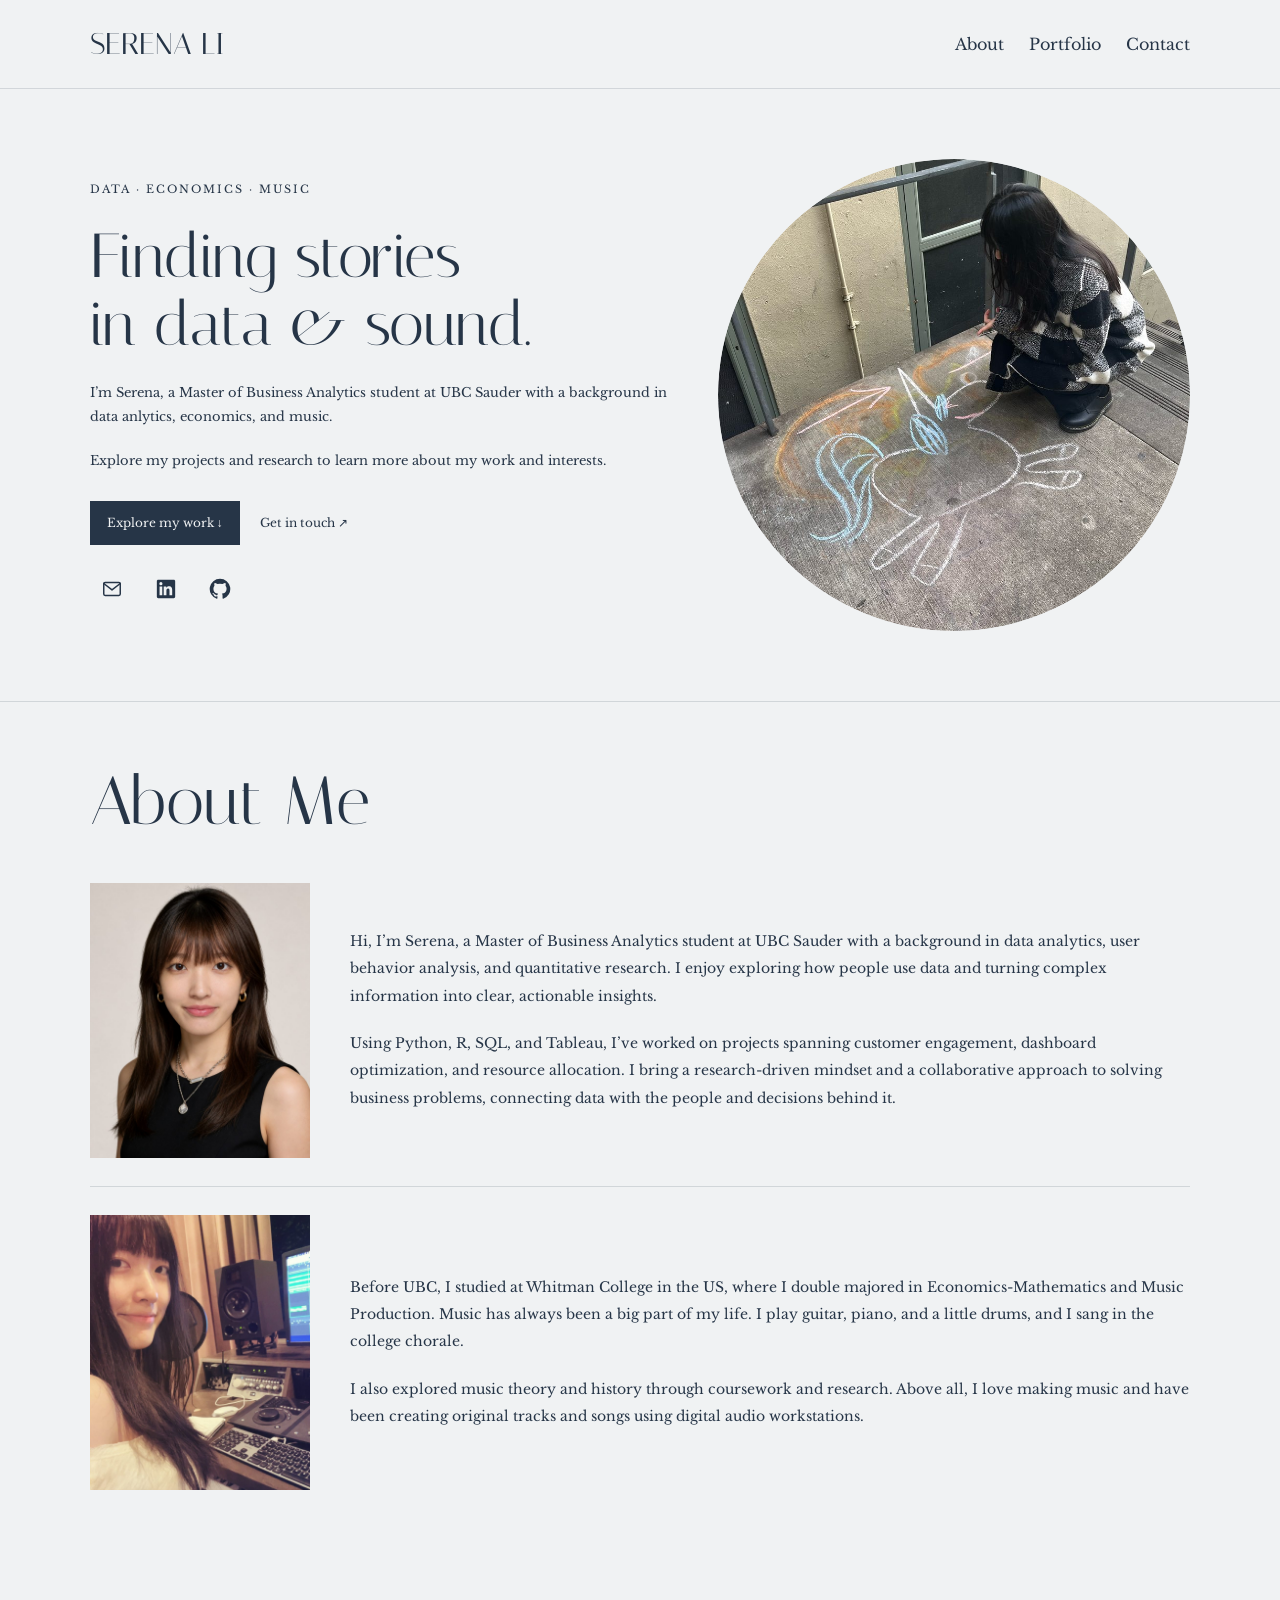
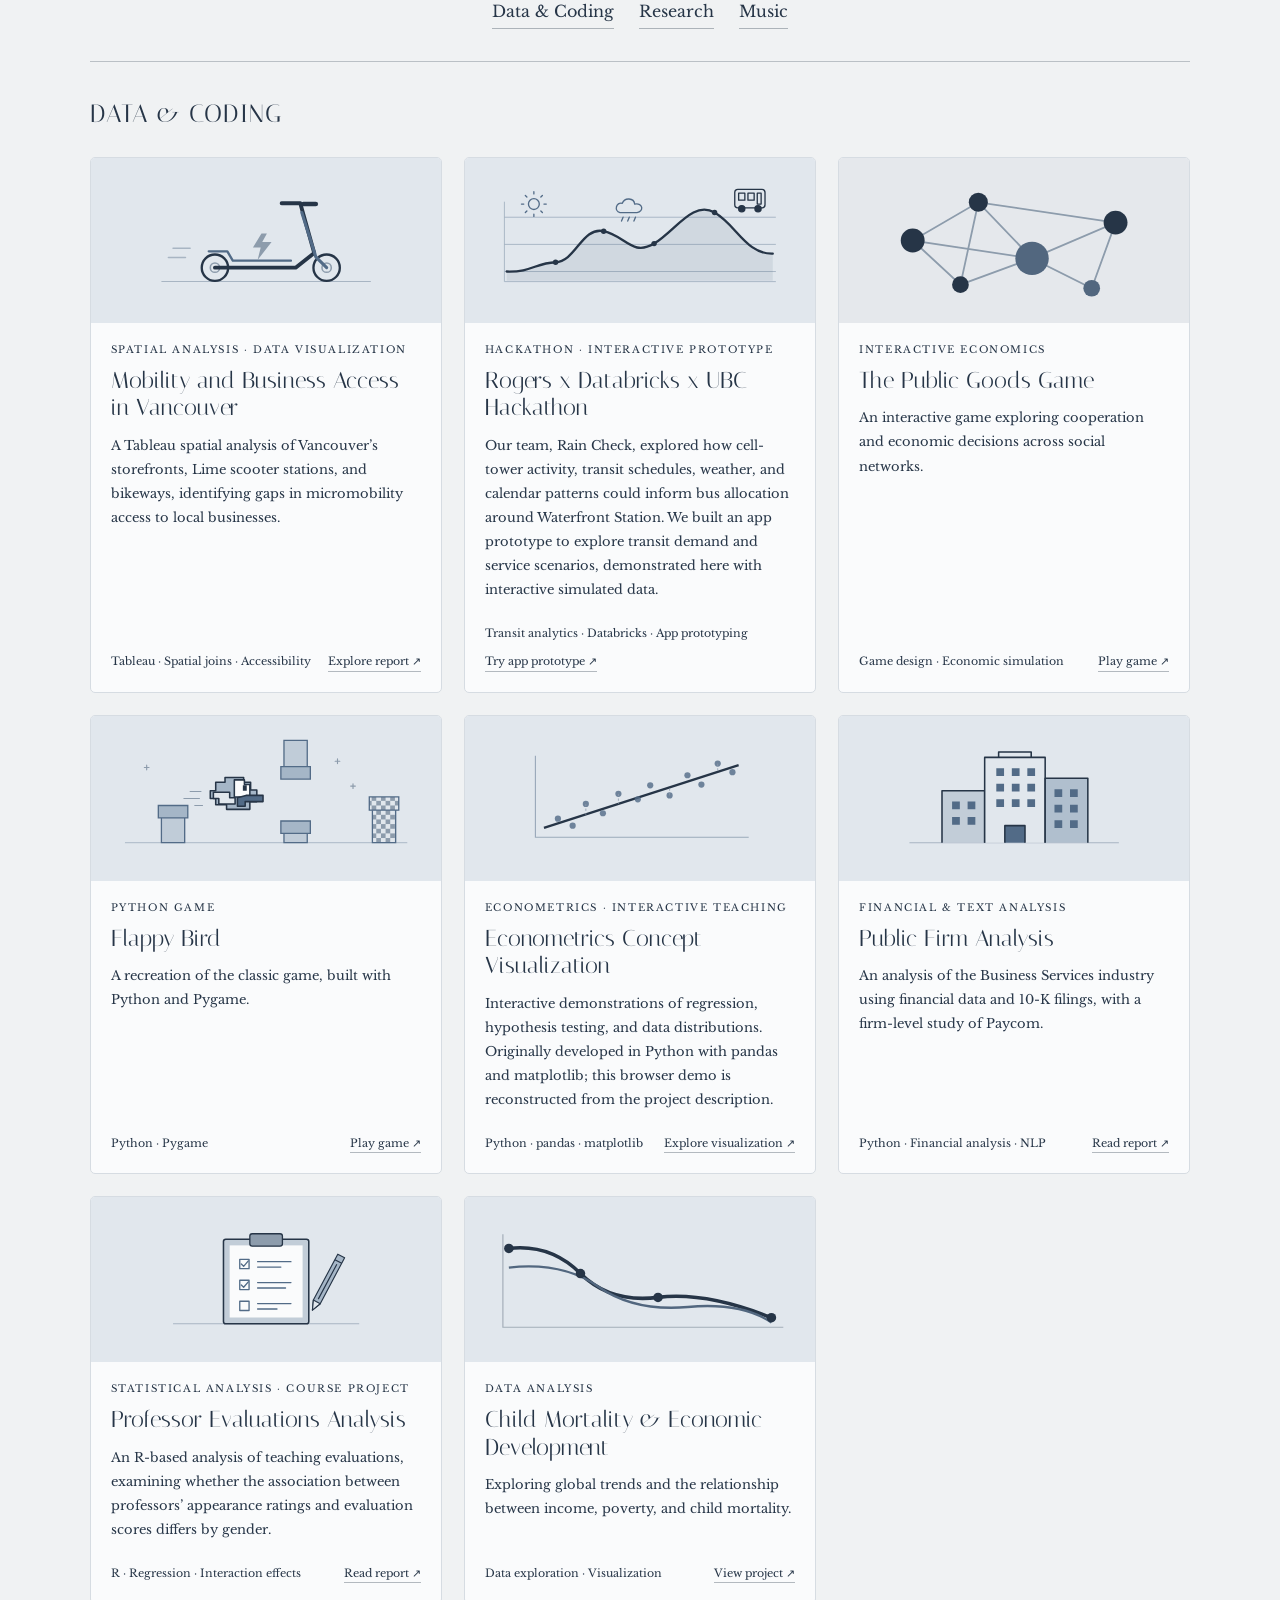
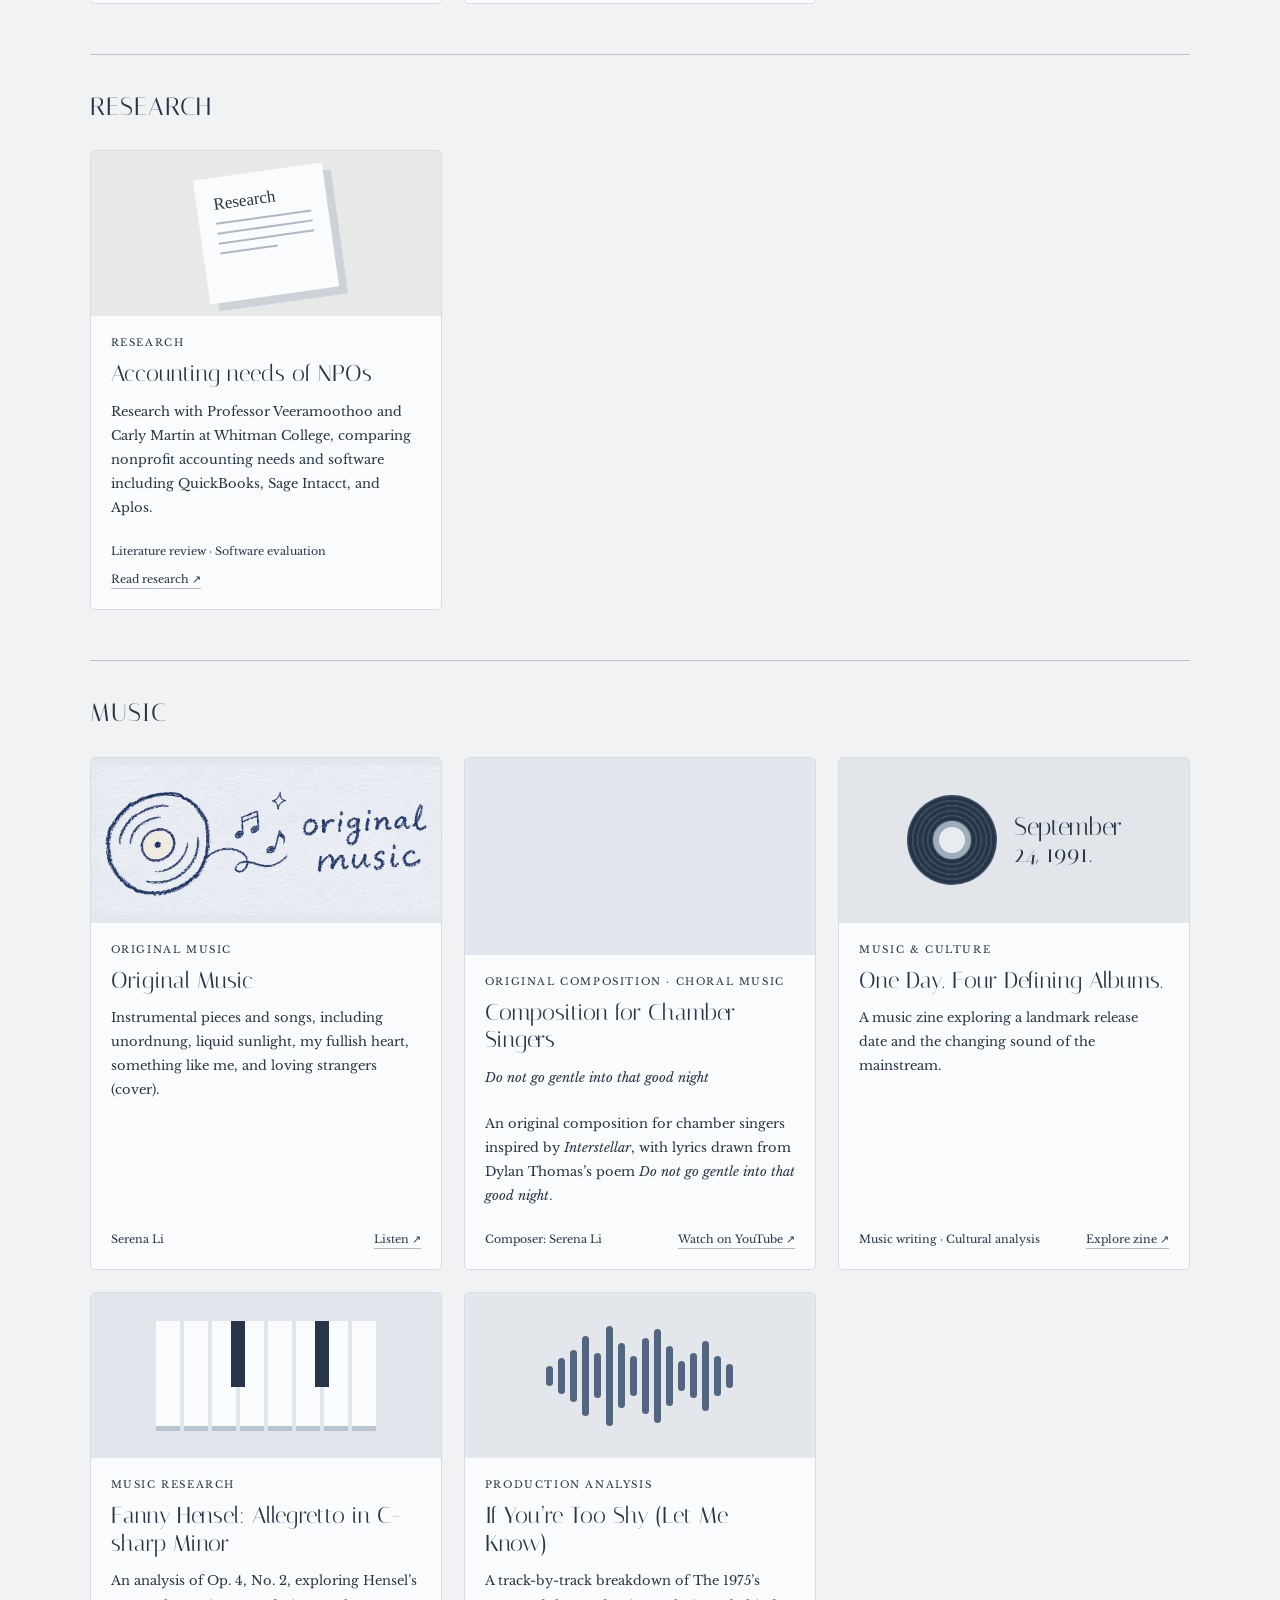
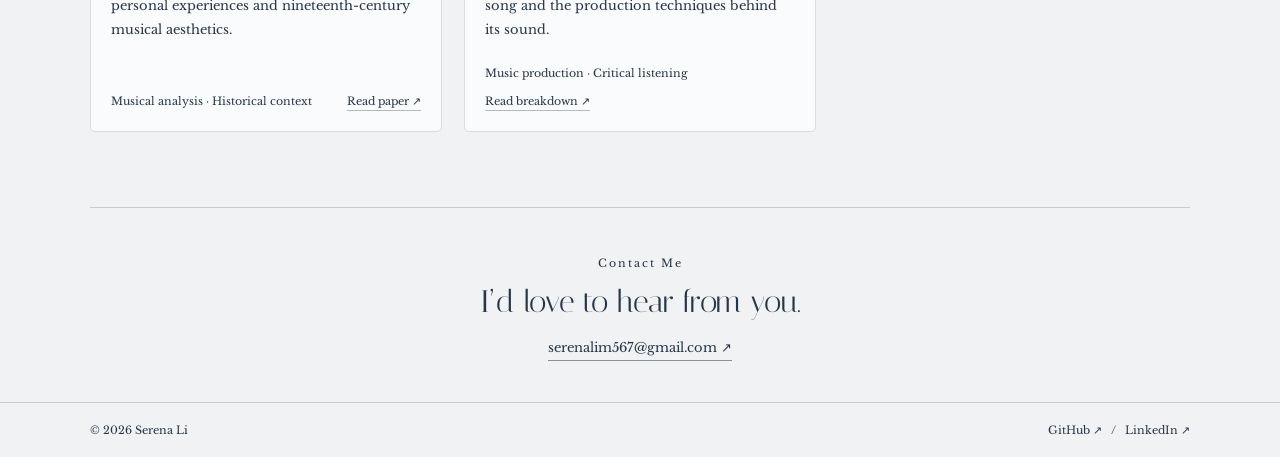
==== commit 9aed32c7: "Add files via upload" ====
--- a/index.html
+++ b/index.html
@@ -482,9 +482,8 @@
                         <!-- Original composition for chamber singers -->
                         <!-- Original Music -->
             <article data-category="Music">
-              <div class="cover music" aria-hidden="true">
-                <div class="record"></div>
-                <div class="musiclabel">Original<br>Music</div>
+              <div class="cover" style="padding: 0; overflow: hidden;">
+                <img src="original-music-cover.jpg" alt="Original Music — illustrated record and musical notes" loading="lazy" width="1200" height="512" style="display: block; width: 100%; height: 100%; object-fit: contain;">
               </div>
               <div class="cardtext">
                 <span class="category">Original Music</span>
@@ -697,3 +696,4 @@
 
 
 
+
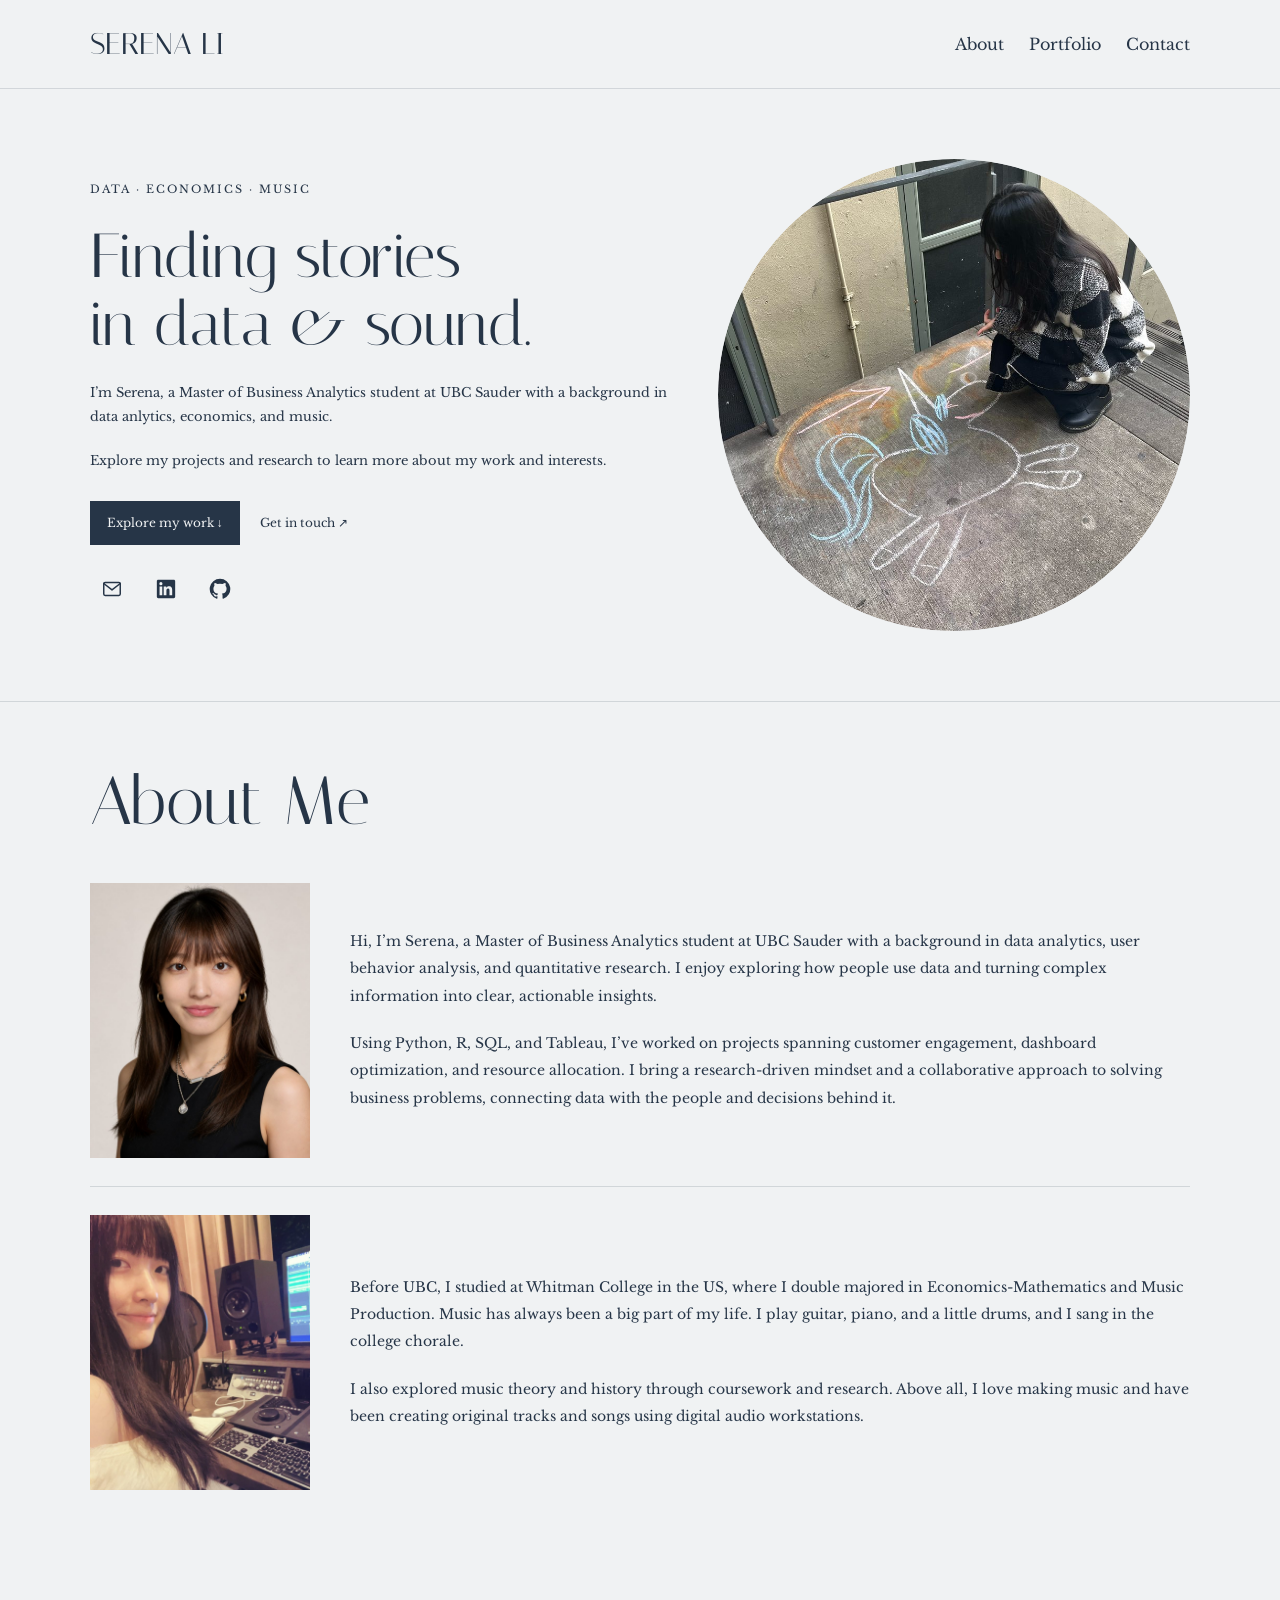
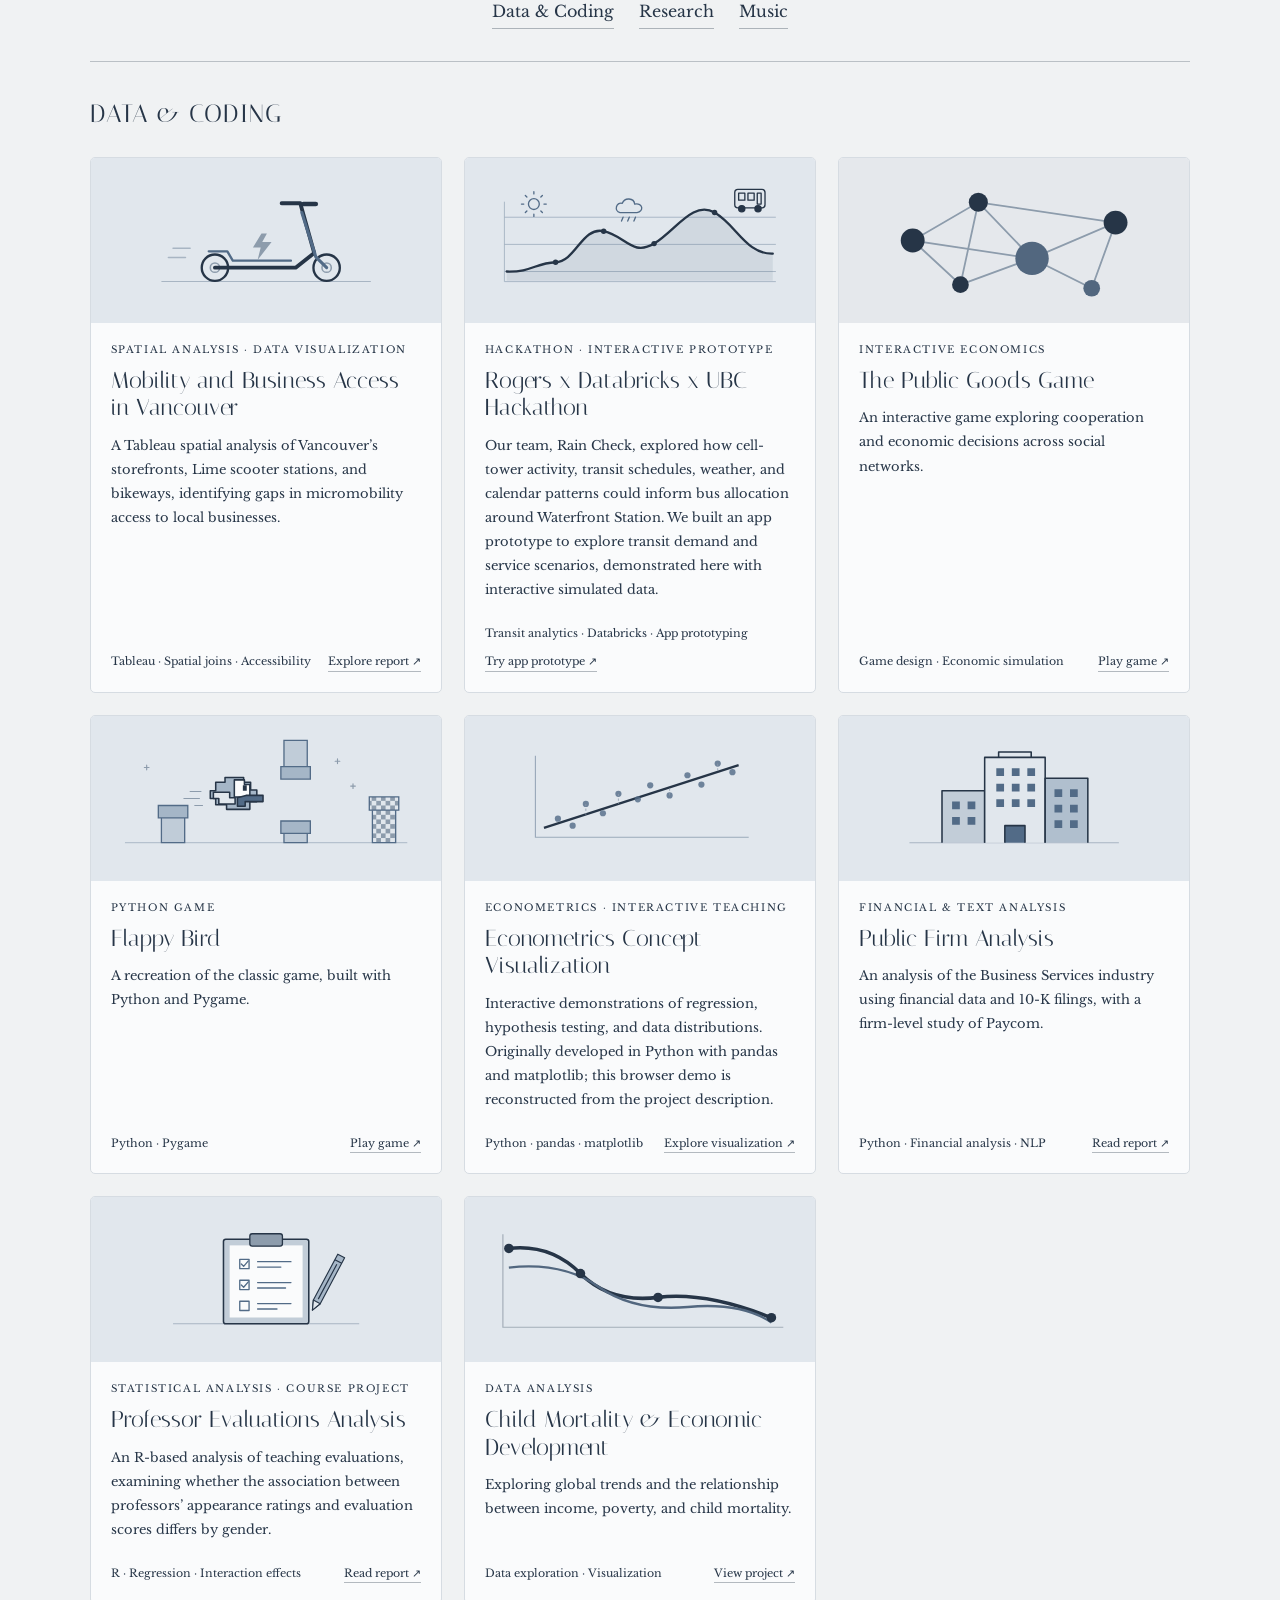
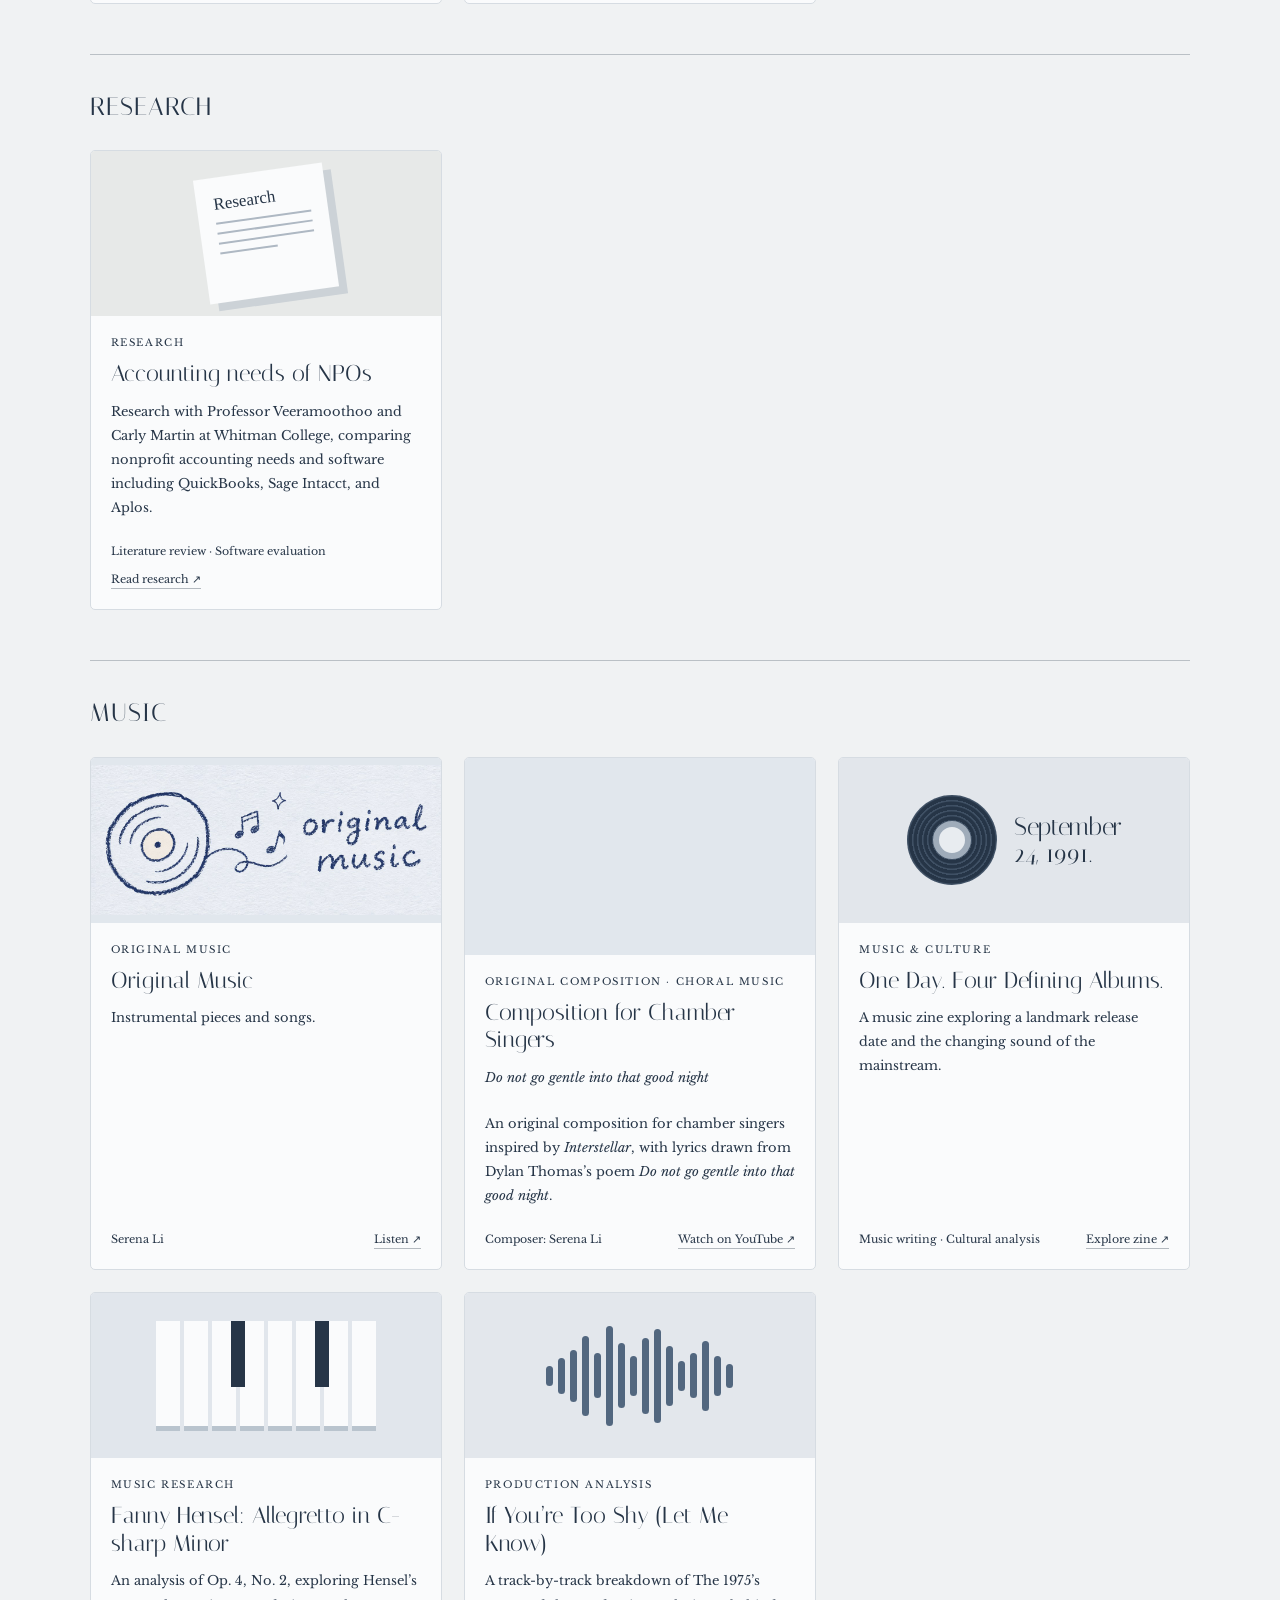
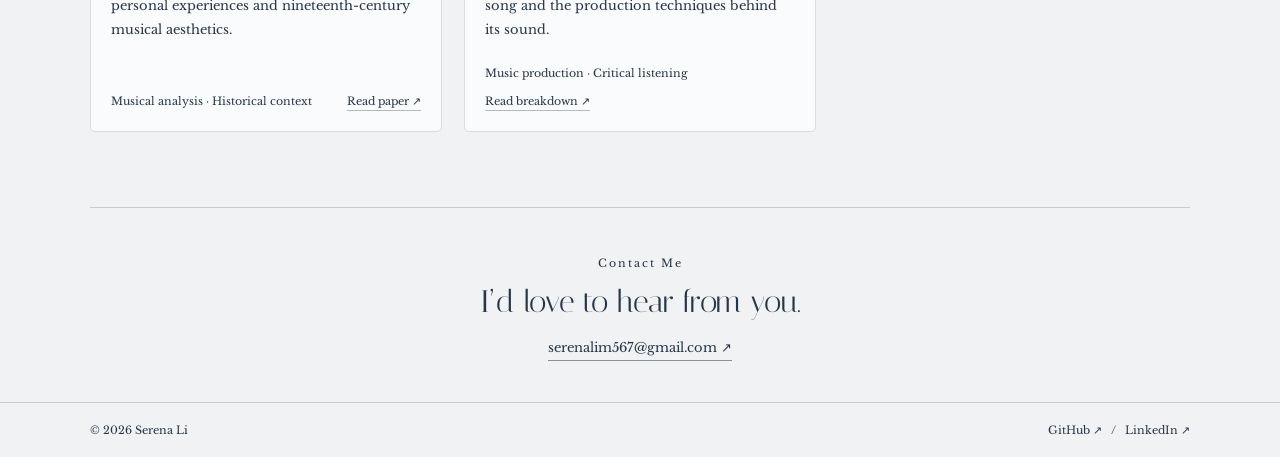
==== commit 6fd6c8cf: "Update index.html" ====
--- a/index.html
+++ b/index.html
@@ -488,7 +488,7 @@
               <div class="cardtext">
                 <span class="category">Original Music</span>
                 <h3>Original Music</h3>
-                <p>Instrumental pieces and songs, including unordnung, liquid sunlight, my fullish heart, something like me, and loving strangers (cover).</p>
+                <p>Instrumental pieces and songs.</p>
                 <div class="cardfoot">
                   <span>Serena Li</span>
                   <a href="original-music.html" target="_blank" rel="noopener noreferrer">Listen ↗</a>
